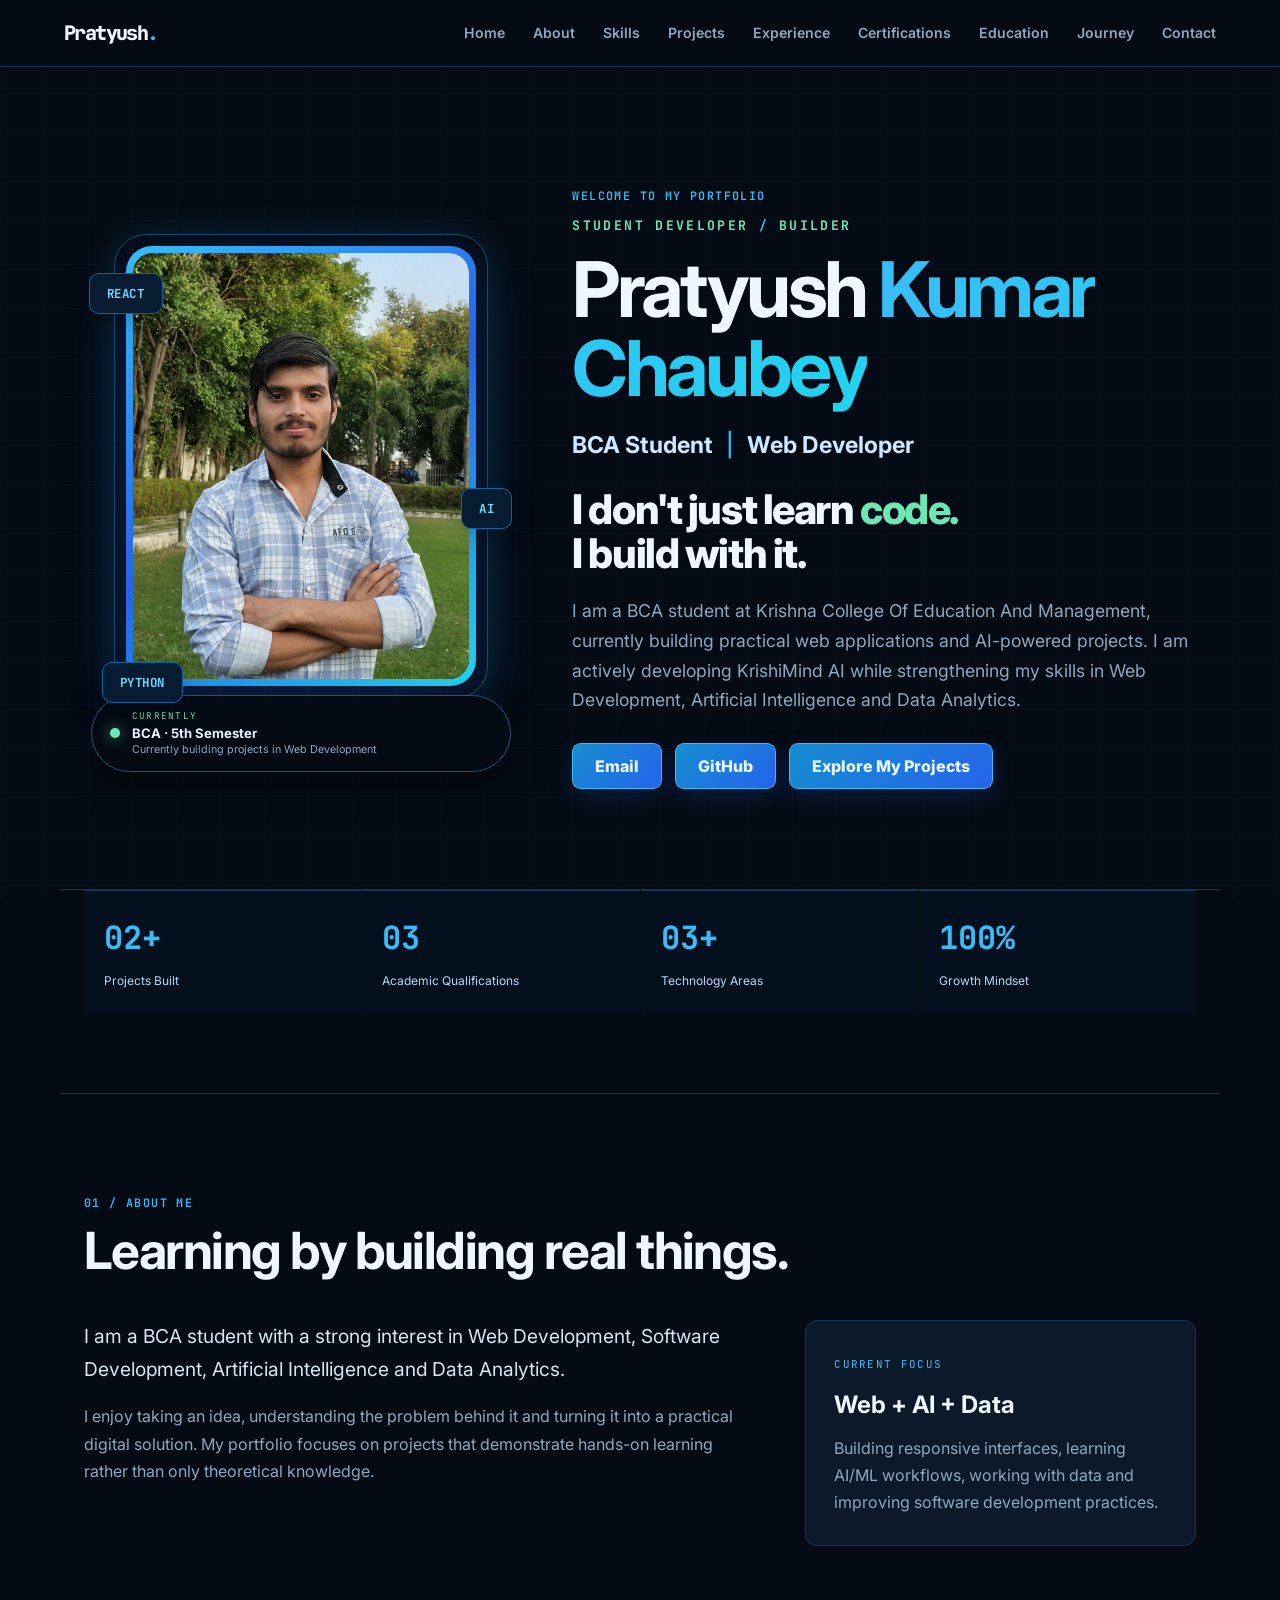
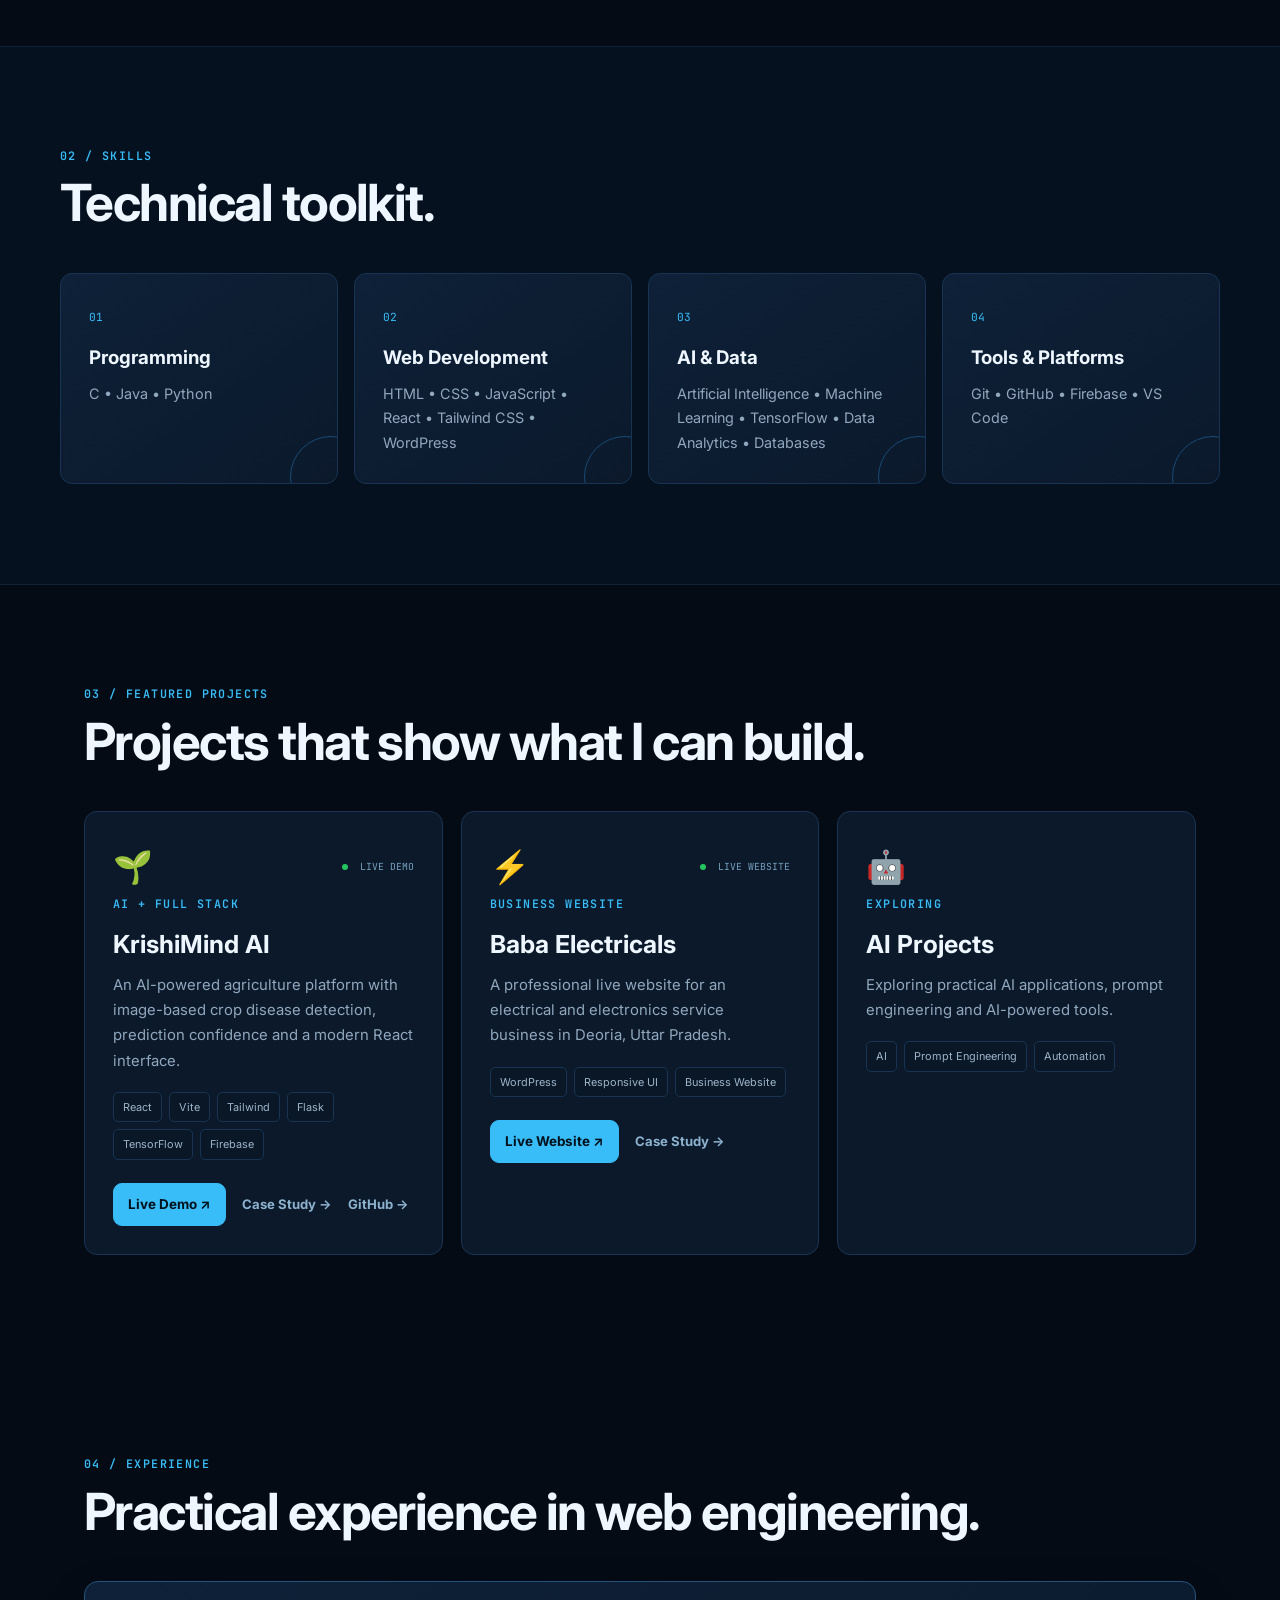
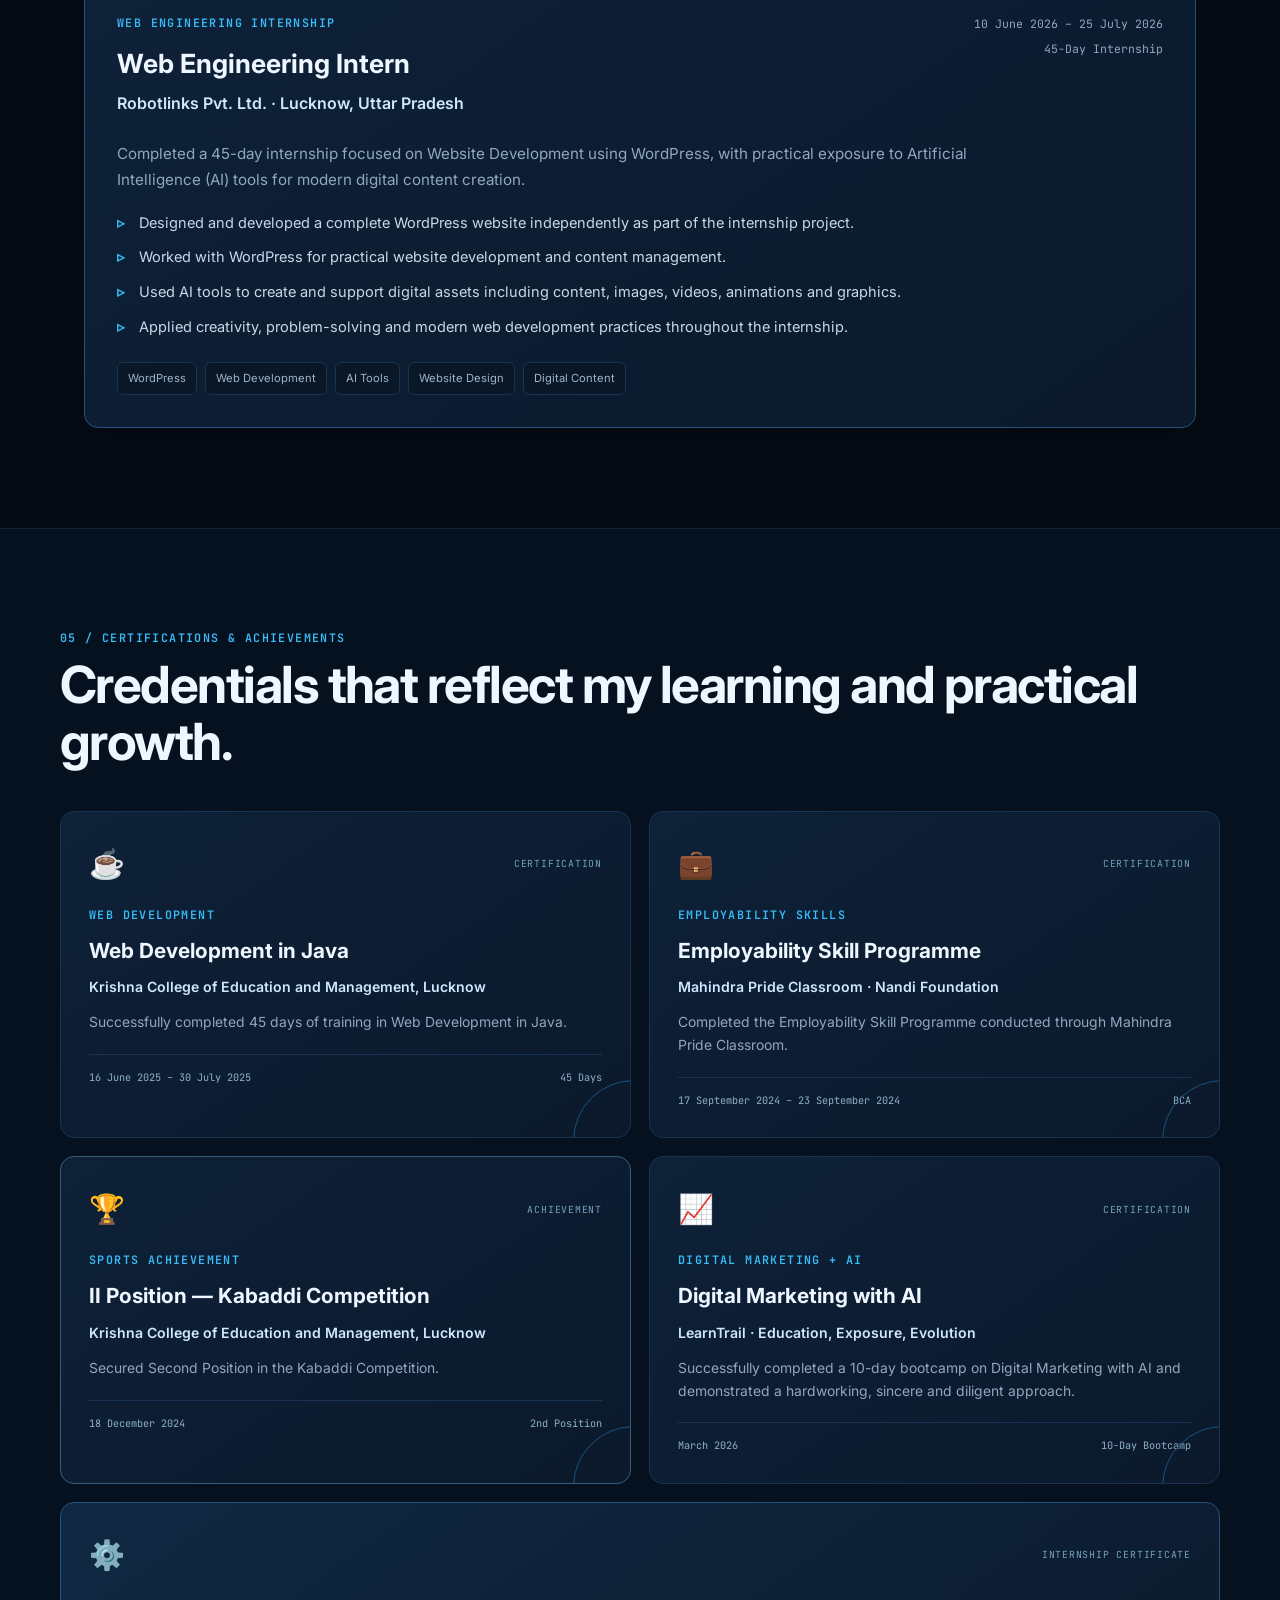
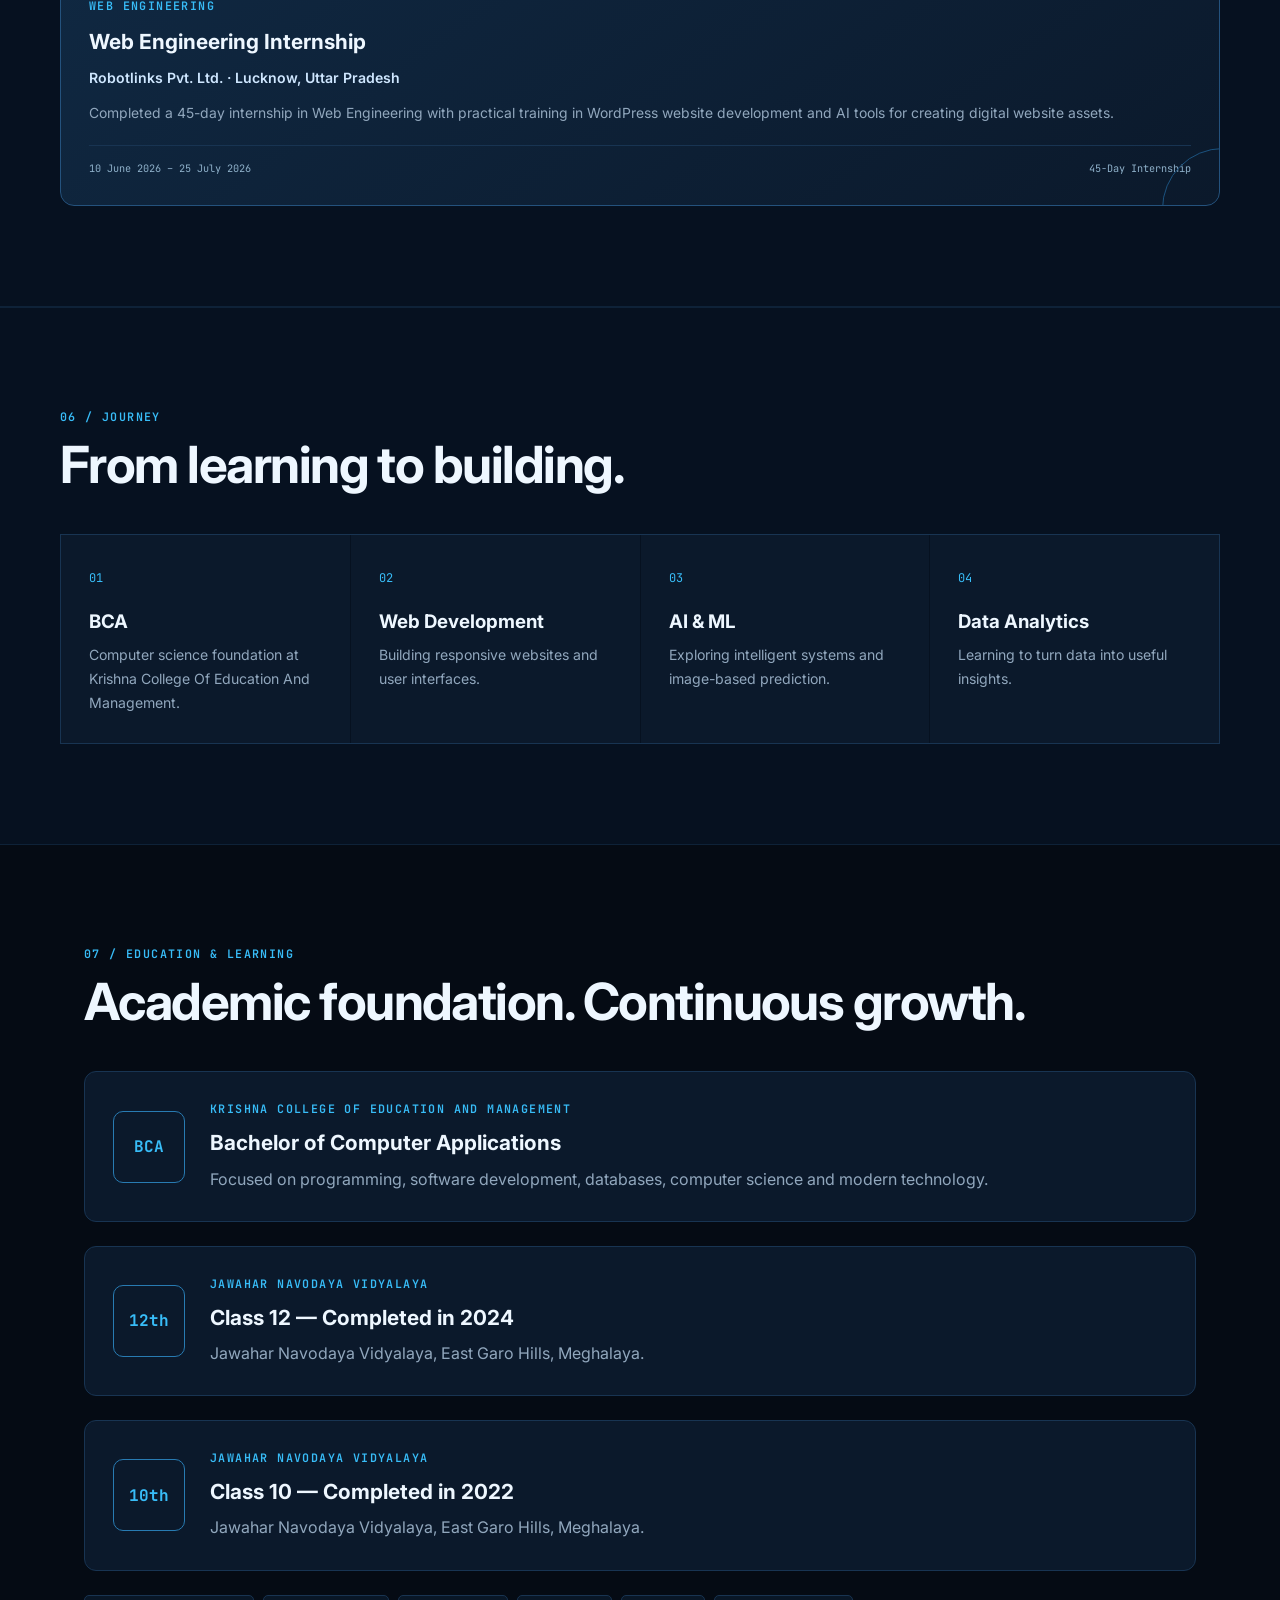
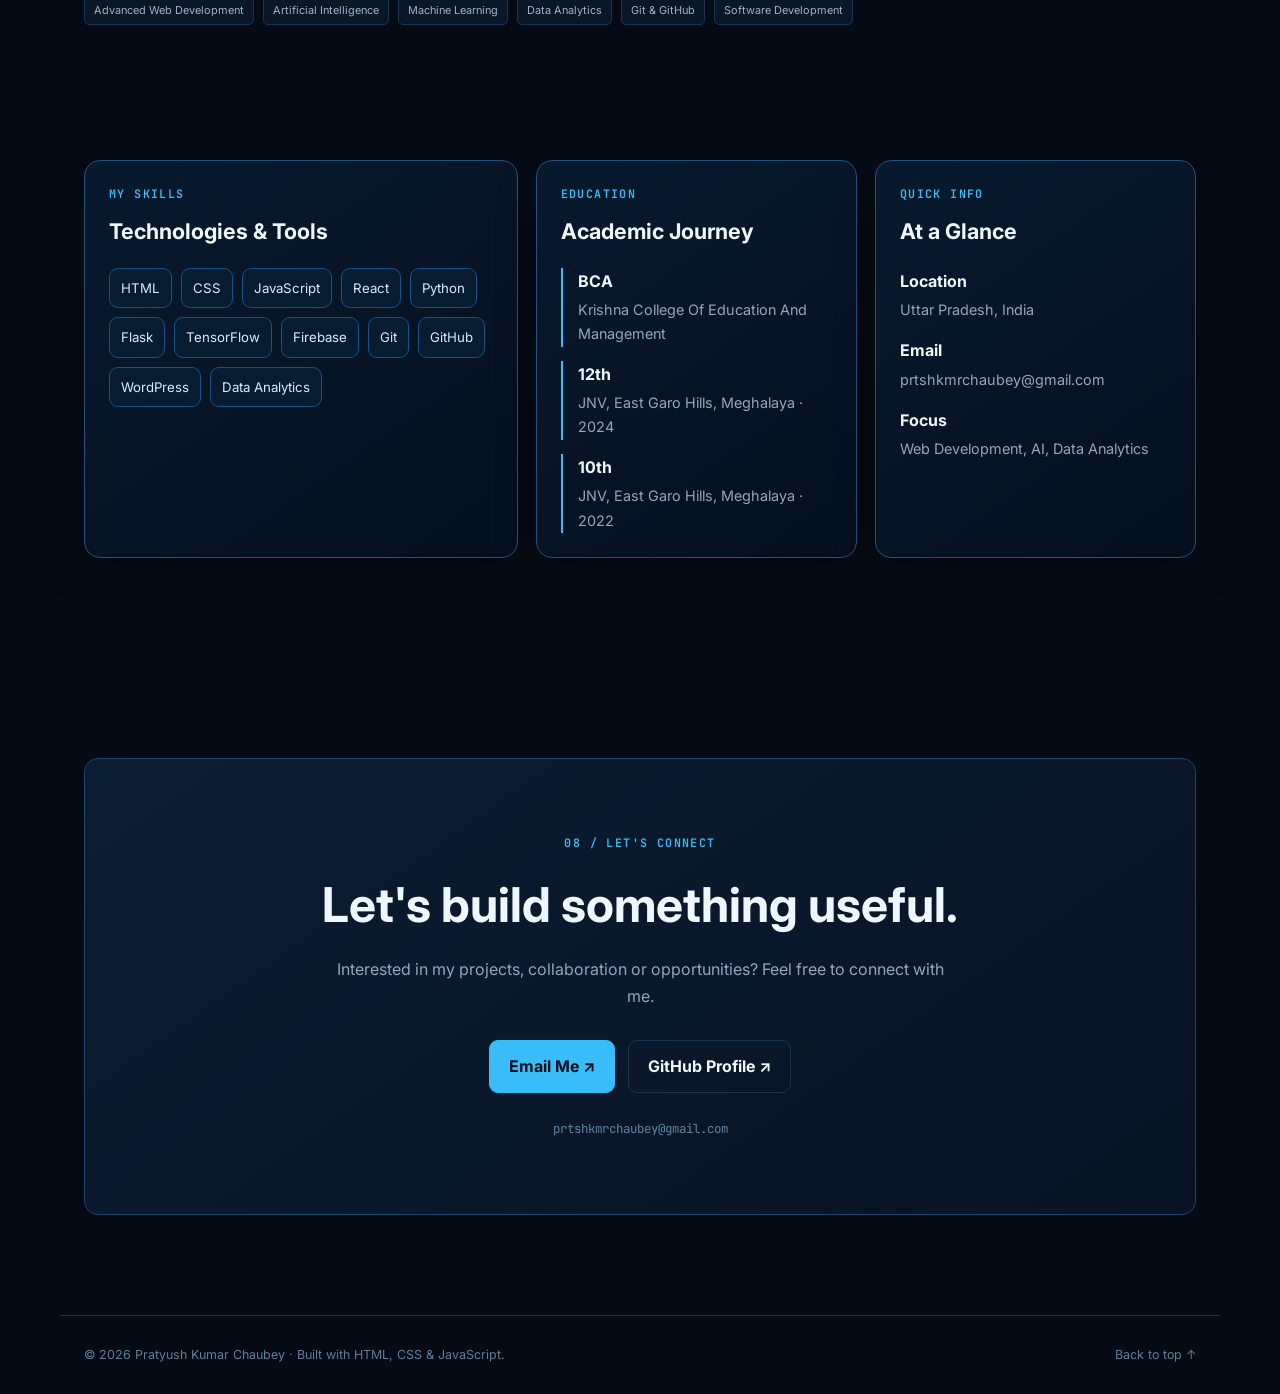
==== index.html @ 0ff19838 "Simplify hero role to BCA student and web developer" ====
<!DOCTYPE html>
<html lang="en">
<head>
  <meta charset="UTF-8">
  <meta name="viewport" content="width=device-width, initial-scale=1.0">
  <meta name="description" content="Pratyush Kumar Chaubey — BCA student, web developer, AI and data analytics enthusiast. Explore projects, skills and technical journey.">
  <meta name="theme-color" content="#071426">
  <title>Pratyush Kumar Chaubey | Web Developer & AI Enthusiast</title>
  <link rel="icon" href="data:image/svg+xml,<svg xmlns='http://www.w3.org/2000/svg' viewBox='0 0 100 100'><rect width='100' height='100' rx='22' fill='%23071426'/><text x='50' y='64' text-anchor='middle' font-size='44' font-family='Arial' font-weight='700' fill='%2338bdf8'>PK</text></svg>">
  <link rel="stylesheet" href="style.css">
</head>
<body>
  <header class="navbar">
  <a class="logo" href="#home" aria-label="Pratyush home">Pratyush<span>.</span></a>
  <button class="menu-toggle" type="button" aria-label="Open navigation" aria-expanded="false">☰</button>
  <nav id="site-nav">
    <a href="#home">Home</a><a href="#about">About</a><a href="#skills">Skills</a><a href="#projects">Projects</a><a href="#experience">Experience</a><a href="#credentials">Certifications</a><a href="#education">Education</a><a href="#journey">Journey</a><a href="#contact">Contact</a>
  </nav>
</header>

  <main>
    <section id="home" class="hero simple-hero">
  <div class="hero-visual">
    <div class="profile-ring"><div class="profile-core profile-photo"><img src="WhatsApp Image 2026-10-08 at 8.38.26 PM.jpeg" alt="Pratyush Kumar Chaubey"></div><div class="current-status"><span class="status-dot"></span><div><small>CURRENTLY</small><strong>BCA · 5th Semester</strong><em>Currently building projects in Web Development</em></div></div></div>
    <div class="hero-tech tech-1">REACT</div><div class="hero-tech tech-2">PYTHON</div><div class="hero-tech tech-3">AI</div>
  </div>
  <div class="hero-content">
    <p class="eyebrow">WELCOME TO MY PORTFOLIO</p>
    <div class="hero-identity">STUDENT DEVELOPER <span>/</span> BUILDER</div>
    <h1>Pratyush <span>Kumar Chaubey</span></h1>
    <h2 class="hero-role">BCA Student <b>|</b> Web Developer</h2>
    <h3 class="builder-statement">I don't just learn <span>code.</span><br>I build with it.</h3>
    <p class="hero-text">I am a BCA student at Krishna College Of Education And Management, currently building practical web applications and AI-powered projects. I am actively developing KrishiMind AI while strengthening my skills in Web Development, Artificial Intelligence and Data Analytics.</p>
    <div class="hero-actions">
      <a class="hero-btn" href="mailto:prtshkmrchaubey@gmail.com">Email</a>
      <a class="hero-btn" href="https://github.com/prtshkmrchaubey-blip" target="_blank" rel="noopener">GitHub</a>
      <a class="hero-btn" href="#projects">Explore My Projects</a>
    </div>
  </div>
</section>
<section class="stats-bar">
  <div><strong>02+</strong><span>Projects Built</span></div>
  <div><strong>03</strong><span>Academic Qualifications</span></div>
  <div><strong>03+</strong><span>Technology Areas</span></div>
  <div><strong>100%</strong><span>Growth Mindset</span></div>
</section>

    <section id="about" class="section">
      <div class="section-heading"><p class="eyebrow">01 / About Me</p><h2>Learning by building real things.</h2></div>
      <div class="about-grid">
        <div>
          <p class="lead">I am a BCA student with a strong interest in Web Development, Software Development, Artificial Intelligence and Data Analytics.</p>
          <p class="muted">I enjoy taking an idea, understanding the problem behind it and turning it into a practical digital solution. My portfolio focuses on projects that demonstrate hands-on learning rather than only theoretical knowledge.</p>
        </div>
        <div class="info-box">
          <span class="box-label">CURRENT FOCUS</span>
          <h3>Web + AI + Data</h3>
          <p>Building responsive interfaces, learning AI/ML workflows, working with data and improving software development practices.</p>
        </div>
      </div>
    </section>

    <section id="skills" class="section alt">
      <div class="section-heading"><p class="eyebrow">02 / Skills</p><h2>Technical toolkit.</h2></div>
      <div class="skills-grid">
        <div class="skill"><span class="skill-number">01</span><h3>Programming</h3><p>C • Java • Python</p></div>
        <div class="skill"><span class="skill-number">02</span><h3>Web Development</h3><p>HTML • CSS • JavaScript • React • Tailwind CSS • WordPress</p></div>
        <div class="skill"><span class="skill-number">03</span><h3>AI & Data</h3><p>Artificial Intelligence • Machine Learning • TensorFlow • Data Analytics • Databases</p></div>
        <div class="skill"><span class="skill-number">04</span><h3>Tools & Platforms</h3><p>Git • GitHub • Firebase • VS Code</p></div>
      </div>
    </section>

    <section id="projects" class="section">
      <div class="section-heading"><p class="eyebrow">03 / Featured Projects</p><h2>Projects that show what I can build.</h2></div>
      <div class="projects-grid">
        <article class="project-card project-main">
          <div class="project-top"><span class="project-icon">🌱</span><span class="status"><i></i> LIVE DEMO</span></div>
          <p class="tag">AI + FULL STACK</p>
          <h3>KrishiMind AI</h3>
          <p>An AI-powered agriculture platform with image-based crop disease detection, prediction confidence and a modern React interface.</p>
          <div class="project-tags"><span>React</span><span>Vite</span><span>Tailwind</span><span>Flask</span><span>TensorFlow</span><span>Firebase</span></div>
          <div class="project-links"><a class="btn small primary" href="https://prtshkmrchaubey-blip.github.io/krishimind-ai/" target="_blank" rel="noopener">Live Demo ↗</a><a class="text-link" href="project-krishimind.html">Case Study →</a><a class="text-link" href="https://github.com/prtshkmrchaubey-blip/krishimind-ai" target="_blank" rel="noopener">GitHub →</a></div>
        </article>

        <article class="project-card project-main">
          <div class="project-top"><span class="project-icon">⚡</span><span class="status"><i></i> LIVE WEBSITE</span></div>
          <p class="tag">BUSINESS WEBSITE</p>
          <h3>Baba Electricals</h3>
          <p>A professional live website for an electrical and electronics service business in Deoria, Uttar Pradesh.</p>
          <div class="project-tags"><span>WordPress</span><span>Responsive UI</span><span>Business Website</span></div>
          <div class="project-links"><a class="btn small primary" href="https://babaelectricals.unaux.com" target="_blank" rel="noopener">Live Website ↗</a><a class="text-link" href="project-baba-electricals.html">Case Study →</a></div>
        </article>

        <article class="project-card">
          <span class="project-icon">🤖</span><p class="tag">EXPLORING</p><h3>AI Projects</h3>
          <p>Exploring practical AI applications, prompt engineering and AI-powered tools.</p>
          <div class="project-tags"><span>AI</span><span>Prompt Engineering</span><span>Automation</span></div>
        </article>
      </div>
    </section>

    <section id="experience" class="section">
      <div class="section-heading"><p class="eyebrow">04 / Experience</p><h2>Practical experience in web engineering.</h2></div>
      <article class="experience-card">
        <div class="experience-header">
          <div>
            <p class="tag">WEB ENGINEERING INTERNSHIP</p>
            <h3>Web Engineering Intern</h3>
            <p class="experience-company">Robotlinks Pvt. Ltd. · Lucknow, Uttar Pradesh</p>
          </div>
          <div class="experience-meta">
            <span>10 June 2026 – 25 July 2026</span>
            <span>45-Day Internship</span>
          </div>
        </div>
        <p class="experience-summary">Completed a 45-day internship focused on Website Development using WordPress, with practical exposure to Artificial Intelligence (AI) tools for modern digital content creation.</p>
        <ul class="experience-list">
          <li>Designed and developed a complete WordPress website independently as part of the internship project.</li>
          <li>Worked with WordPress for practical website development and content management.</li>
          <li>Used AI tools to create and support digital assets including content, images, videos, animations and graphics.</li>
          <li>Applied creativity, problem-solving and modern web development practices throughout the internship.</li>
        </ul>
        <div class="experience-tags">
          <span>WordPress</span><span>Web Development</span><span>AI Tools</span><span>Website Design</span><span>Digital Content</span>
        </div>
      </article>
    </section>

    <section id="credentials" class="section alt">
      <div class="section-heading">
        <p class="eyebrow">05 / Certifications & Achievements</p>
        <h2>Credentials that reflect my learning and practical growth.</h2>
      </div>
      <div class="credentials-grid">
        <article class="credential-card">
          <div class="credential-top"><span class="credential-icon">☕</span><span class="credential-type">CERTIFICATION</span></div>
          <p class="tag">WEB DEVELOPMENT</p>
          <h3>Web Development in Java</h3>
          <p class="credential-org">Krishna College of Education and Management, Lucknow</p>
          <p class="credential-desc">Successfully completed 45 days of training in Web Development in Java.</p>
          <div class="credential-meta"><span>16 June 2025 – 30 July 2025</span><span>45 Days</span></div>
        </article>

        <article class="credential-card">
          <div class="credential-top"><span class="credential-icon">💼</span><span class="credential-type">CERTIFICATION</span></div>
          <p class="tag">EMPLOYABILITY SKILLS</p>
          <h3>Employability Skill Programme</h3>
          <p class="credential-org">Mahindra Pride Classroom · Nandi Foundation</p>
          <p class="credential-desc">Completed the Employability Skill Programme conducted through Mahindra Pride Classroom.</p>
          <div class="credential-meta"><span>17 September 2024 – 23 September 2024</span><span>BCA</span></div>
        </article>

        <article class="credential-card achievement-card">
          <div class="credential-top"><span class="credential-icon">🏆</span><span class="credential-type">ACHIEVEMENT</span></div>
          <p class="tag">SPORTS ACHIEVEMENT</p>
          <h3>II Position — Kabaddi Competition</h3>
          <p class="credential-org">Krishna College of Education and Management, Lucknow</p>
          <p class="credential-desc">Secured Second Position in the Kabaddi Competition.</p>
          <div class="credential-meta"><span>18 December 2024</span><span>2nd Position</span></div>
        </article>

        <article class="credential-card">
          <div class="credential-top"><span class="credential-icon">📈</span><span class="credential-type">CERTIFICATION</span></div>
          <p class="tag">DIGITAL MARKETING + AI</p>
          <h3>Digital Marketing with AI</h3>
          <p class="credential-org">LearnTrail · Education, Exposure, Evolution</p>
          <p class="credential-desc">Successfully completed a 10-day bootcamp on Digital Marketing with AI and demonstrated a hardworking, sincere and diligent approach.</p>
          <div class="credential-meta"><span>March 2026</span><span>10-Day Bootcamp</span></div>
        </article>

        <article class="credential-card credential-featured">
          <div class="credential-top"><span class="credential-icon">⚙️</span><span class="credential-type">INTERNSHIP CERTIFICATE</span></div>
          <p class="tag">WEB ENGINEERING</p>
          <h3>Web Engineering Internship</h3>
          <p class="credential-org">Robotlinks Pvt. Ltd. · Lucknow, Uttar Pradesh</p>
          <p class="credential-desc">Completed a 45-day internship in Web Engineering with practical training in WordPress website development and AI tools for creating digital website assets.</p>
          <div class="credential-meta"><span>10 June 2026 – 25 July 2026</span><span>45-Day Internship</span></div>
        </article>
      </div>
    </section>

    <section id="journey" class="section alt">
      <div class="section-heading"><p class="eyebrow">06 / Journey</p><h2>From learning to building.</h2></div>
      <div class="journey-grid">
        <div class="journey-step"><span>01</span><h3>BCA</h3><p>Computer science foundation at Krishna College Of Education And Management.</p></div>
        <div class="journey-step"><span>02</span><h3>Web Development</h3><p>Building responsive websites and user interfaces.</p></div>
        <div class="journey-step"><span>03</span><h3>AI & ML</h3><p>Exploring intelligent systems and image-based prediction.</p></div>
        <div class="journey-step"><span>04</span><h3>Data Analytics</h3><p>Learning to turn data into useful insights.</p></div>
      </div>
    </section>

    <section id="education" class="section education-section">
      <div class="section-heading"><p class="eyebrow">07 / Education & Learning</p><h2>Academic foundation. Continuous growth.</h2></div>
      <div class="education-card">
        <div class="education-badge">BCA</div>
        <div><p class="tag">KRISHNA COLLEGE OF EDUCATION AND MANAGEMENT</p><h3>Bachelor of Computer Applications</h3><p class="muted">Focused on programming, software development, databases, computer science and modern technology.</p></div>
      </div>
      <div class="education-card">
        <div class="education-badge">12th</div>
        <div><p class="tag">JAWAHAR NAVODAYA VIDYALAYA</p><h3>Class 12 — Completed in 2024</h3><p class="muted">Jawahar Navodaya Vidyalaya, East Garo Hills, Meghalaya.</p></div>
      </div>
      <div class="education-card">
        <div class="education-badge">10th</div>
        <div><p class="tag">JAWAHAR NAVODAYA VIDYALAYA</p><h3>Class 10 — Completed in 2022</h3><p class="muted">Jawahar Navodaya Vidyalaya, East Garo Hills, Meghalaya.</p></div>
      </div>
      <div class="learning-list"><span>Advanced Web Development</span><span>Artificial Intelligence</span><span>Machine Learning</span><span>Data Analytics</span><span>Git & GitHub</span><span>Software Development</span></div>
    </section>

    <section class="section quick-section">
      <div class="quick-grid">
        <div class="quick-card"><p class="eyebrow">MY SKILLS</p><h3>Technologies & Tools</h3><div class="mini-tags"><span>HTML</span><span>CSS</span><span>JavaScript</span><span>React</span><span>Python</span><span>Flask</span><span>TensorFlow</span><span>Firebase</span><span>Git</span><span>GitHub</span><span>WordPress</span><span>Data Analytics</span></div></div>
        <div class="quick-card"><p class="eyebrow">EDUCATION</p><h3>Academic Journey</h3><div class="timeline-mini"><div><b>BCA</b><span>Krishna College Of Education And Management</span></div><div><b>12th</b><span>JNV, East Garo Hills, Meghalaya · 2024</span></div><div><b>10th</b><span>JNV, East Garo Hills, Meghalaya · 2022</span></div></div></div>
        <div class="quick-card"><p class="eyebrow">QUICK INFO</p><h3>At a Glance</h3><div class="quick-info"><div><b>Location</b><span>Uttar Pradesh, India</span></div><div><b>Email</b><span>prtshkmrchaubey@gmail.com</span></div><div><b>Focus</b><span>Web Development, AI, Data Analytics</span></div></div></div>
      </div>
    </section>

    <section id="contact" class="section contact">
      <div class="contact-card">
        <p class="eyebrow">08 / Let's Connect</p>
        <h2>Let's build something useful.</h2>
        <p>Interested in my projects, collaboration or opportunities? Feel free to connect with me.</p>
        <div class="buttons center"><a class="btn primary" href="mailto:prtshkmrchaubey@gmail.com">Email Me ↗</a><a class="btn secondary" href="https://github.com/prtshkmrchaubey-blip" target="_blank" rel="noopener">GitHub Profile ↗</a></div>
        <p class="contact-email">prtshkmrchaubey@gmail.com</p>
      </div>
    </section>
  </main>
  <footer><p>© 2026 Pratyush Kumar Chaubey · Built with HTML, CSS & JavaScript.</p><a href="#home">Back to top ↑</a></footer>
  <script src="script.js"></script>
</body>
</html>
---- style.css ----
@import url('https://fonts.googleapis.com/css2?family=Inter:wght@400;500;600;700;800&family=JetBrains+Mono:wght@500;600&display=swap');

:root{--bg:#050b14;--bg2:#071426;--surface:#0b192b;--surface2:#0e2138;--text:#eef7ff;--muted:#91a7bd;--blue:#38bdf8;--blue2:#2563eb;--cyan:#22d3ee;--border:#183452;--border2:#24527d;--max:1160px}
*{box-sizing:border-box;margin:0;padding:0}
html{scroll-behavior:smooth}
body{font-family:Inter,Arial,sans-serif;background:var(--bg);color:var(--text);line-height:1.7}
body:before{content:"";position:fixed;inset:0;pointer-events:none;background-image:linear-gradient(rgba(56,189,248,.025) 1px,transparent 1px),linear-gradient(90deg,rgba(56,189,248,.025) 1px,transparent 1px);background-size:44px 44px;z-index:-1}
a{color:inherit;text-decoration:none}
.navbar{position:sticky;top:0;z-index:20;display:flex;justify-content:space-between;align-items:center;padding:16px max(5%,calc((100% - var(--max))/2));background:rgba(5,11,20,.88);backdrop-filter:blur(16px);border-bottom:1px solid var(--border)}
.logo{font-family:"JetBrains Mono",monospace;font-size:1.25rem;font-weight:800;letter-spacing:-.08em;color:var(--text)}.logo span{color:var(--blue)}
nav{display:flex;gap:28px}nav a{color:var(--muted);font-size:.88rem;font-weight:600}nav a:hover{color:var(--blue)}
.menu-toggle{display:none;background:none;border:1px solid var(--border);color:var(--blue);border-radius:8px;padding:7px 10px;font-size:1.1rem}
.hero{max-width:var(--max);min-height:700px;margin:auto;padding:110px 24px 90px;display:grid;grid-template-columns:1.35fr .9fr;gap:70px;align-items:center}
.eyebrow,.tag{font-family:"JetBrains Mono",monospace;color:var(--blue);font-size:.73rem;font-weight:600;letter-spacing:.12em;text-transform:uppercase}
h1{font-size:clamp(2.8rem,6vw,5.6rem);line-height:1.02;letter-spacing:-.045em;margin:20px 0}h1 span{color:var(--blue)}
.hero-text{font-size:1.1rem;color:var(--muted);max-width:680px}.hero-text strong{color:var(--text)}
.buttons{display:flex;gap:13px;flex-wrap:wrap;margin-top:30px}.center{justify-content:center}
.btn{display:inline-block;padding:12px 19px;border-radius:9px;font-weight:700;border:1px solid var(--border);transition:.2s}.btn:hover{transform:translateY(-2px)}.primary{background:var(--blue);color:#03111d;border-color:var(--blue)}.primary:hover{background:#67cefa}.secondary{background:transparent;color:var(--text)}.secondary:hover{border-color:var(--blue);color:var(--blue)}.btn.small{padding:9px 14px;font-size:.84rem}
.quick-links{display:flex;gap:22px;margin-top:25px}.quick-links a{color:#7391ad;font-size:.88rem}.quick-links a:hover{color:var(--blue)}
.hero-visual{height:390px;position:relative;display:grid;place-items:center}.tech-orbit{position:absolute;border:1px solid var(--border2);border-radius:50%;transform:rotate(-18deg)}.orbit-one{width:310px;height:190px}.orbit-two{width:370px;height:250px;transform:rotate(42deg);border-color:#174b76}.profile-core{width:185px;height:185px;border-radius:50%;display:grid;place-content:center;text-align:center;background:radial-gradient(circle at 35% 30%,#123b62,#071426 68%);border:1px solid #2c75ad;box-shadow:0 0 60px rgba(37,99,235,.16)}.profile-core span{font-family:"JetBrains Mono";font-size:3rem;font-weight:700;color:var(--blue)}.profile-photo{overflow:hidden;position:relative}.profile-photo img{width:100%;height:100%;object-fit:cover;display:block}.profile-photo small{position:absolute;bottom:14px;left:50%;transform:translateX(-50%);white-space:nowrap;padding:5px 9px;border-radius:999px;background:rgba(5,11,20,.82);border:1px solid rgba(56,189,248,.35);}.profile-core small{font-family:"JetBrains Mono";font-size:.55rem;letter-spacing:.14em;color:#6d8da9;margin-top:5px}
.floating-chip{position:absolute;padding:7px 11px;border:1px solid var(--border2);background:rgba(11,25,43,.9);border-radius:7px;font-family:"JetBrains Mono";font-size:.67rem;color:#8fc9ef}.chip-react{top:35px;right:30px}.chip-ai{top:155px;right:-10px}.chip-data{bottom:48px;right:55px}.chip-git{bottom:28px;left:25px}
.stats-bar{max-width:var(--max);margin:auto;padding:0 24px 80px;display:grid;grid-template-columns:repeat(4,1fr);gap:1px}.stats-bar>div{padding:20px;border-top:1px solid var(--border);background:rgba(11,25,43,.45)}.stats-bar strong{display:block;font-family:"JetBrains Mono";color:var(--blue);font-size:1.2rem}.stats-bar span{font-size:.75rem;color:var(--muted)}
.section{max-width:var(--max);margin:auto;padding:100px 24px}.alt{max-width:none;background:rgba(7,20,38,.72);border-top:1px solid rgba(24,52,82,.5);border-bottom:1px solid rgba(24,52,82,.5)}.alt>*{max-width:var(--max);margin-left:auto;margin-right:auto}.section-heading{margin-bottom:42px}.section-heading h2{font-size:clamp(2rem,4vw,3.2rem);line-height:1.1;letter-spacing:-.03em;margin-top:8px}
.about-grid{display:grid;grid-template-columns:1.25fr .75fr;gap:70px;align-items:start}.lead{font-size:1.2rem;color:#d8e6f2;margin-bottom:18px}.muted{color:var(--muted)}.info-box{padding:28px;background:var(--surface);border:1px solid var(--border);border-radius:12px}.box-label{font-family:"JetBrains Mono";font-size:.68rem;color:var(--blue);letter-spacing:.12em}.info-box h3{font-size:1.5rem;margin:9px 0}.info-box p{color:var(--muted)}
.skills-grid{display:grid;grid-template-columns:repeat(4,1fr);gap:16px}.skill{position:relative;padding:28px;background:linear-gradient(145deg,var(--surface2),var(--surface));border:1px solid var(--border);border-radius:12px;overflow:hidden}.skill:after{content:"";position:absolute;width:80px;height:80px;right:-35px;bottom:-35px;border:1px solid #174b76;border-radius:50%}.skill-number{font-family:"JetBrains Mono";font-size:.7rem;color:var(--blue)}.skill h3{margin:13px 0 8px}.skill p{color:var(--muted);font-size:.9rem}
.projects-grid{display:grid;grid-template-columns:repeat(3,1fr);gap:18px}.project-card{padding:28px;background:var(--surface);border:1px solid var(--border);border-radius:13px;transition:.25s}.project-card:hover{transform:translateY(-5px);border-color:#2c6a9d;box-shadow:0 18px 45px rgba(0,0,0,.2)}.project-main{min-height:360px}.project-top{display:flex;justify-content:space-between;align-items:center}.project-icon{font-size:2rem}.status{font-family:"JetBrains Mono";font-size:.61rem;color:#76a1bd}.status i{display:inline-block;width:6px;height:6px;border-radius:50%;background:#22c55e;margin-right:6px}.project-card h3{font-size:1.55rem;margin:8px 0}.project-card>p:not(.tag){color:var(--muted);font-size:.93rem}.project-tags{display:flex;flex-wrap:wrap;gap:7px;margin-top:18px}.project-tags span,.learning-list span{font-size:.68rem;padding:5px 9px;border:1px solid var(--border);border-radius:5px;color:#9eb4c9;background:#091727}.project-links{display:flex;flex-wrap:wrap;gap:16px;align-items:center;margin-top:23px}.text-link{font-size:.82rem;color:#8db2ce;font-weight:700}.text-link:hover{color:var(--blue)}
.journey-grid{display:grid;grid-template-columns:repeat(4,1fr);gap:1px;border:1px solid var(--border)}.journey-step{padding:28px;background:var(--surface);min-height:180px}.journey-step span{font-family:"JetBrains Mono";color:var(--blue);font-size:.75rem}.journey-step h3{margin:15px 0 6px}.journey-step p{color:var(--muted);font-size:.88rem}
.education-card{display:flex;gap:25px;align-items:center;padding:28px;background:var(--surface);border:1px solid var(--border);border-radius:12px;margin-bottom:24px}.education-badge{min-width:72px;height:72px;display:grid;place-items:center;border:1px solid #287bb2;border-radius:10px;color:var(--blue);font-family:"JetBrains Mono";font-weight:700}.education-card h3{font-size:1.3rem;margin:5px 0}.learning-list{display:flex;flex-wrap:wrap;gap:9px}
.contact-card{text-align:center;padding:75px 25px;background:linear-gradient(145deg,#0b1d32,#081323);border:1px solid #1b466d;border-radius:14px}.contact-card h2{font-size:clamp(2rem,4vw,3rem);margin:10px 0}.contact-card>p:not(.eyebrow):not(.contact-email){color:var(--muted);max-width:620px;margin:0 auto}.contact-email{font-family:"JetBrains Mono";color:#5e83a0!important;font-size:.78rem;margin-top:25px}
footer{max-width:var(--max);margin:auto;display:flex;justify-content:space-between;gap:20px;padding:28px 24px;color:#627d96;font-size:.78rem;border-top:1px solid var(--border)}footer a:hover{color:var(--blue)}

@media(max-width:900px){.hero{grid-template-columns:1fr;gap:35px}.hero-visual{height:330px}.skills-grid{grid-template-columns:repeat(2,1fr)}.projects-grid{grid-template-columns:1fr 1fr}.journey-grid{grid-template-columns:1fr 1fr}.about-grid{gap:30px}}
@media(max-width:650px){.navbar{padding:14px 18px}.menu-toggle{display:block}nav{display:none;position:absolute;top:62px;left:12px;right:12px;padding:12px;flex-direction:column;gap:0;background:#081625;border:1px solid var(--border);border-radius:10px}nav.open{display:flex}nav a{padding:11px 12px}.hero{padding:75px 20px 55px}.hero-visual{height:280px}.orbit-one{width:230px;height:145px}.orbit-two{width:275px;height:190px}.profile-core{width:145px;height:145px}.profile-core span{font-size:2.3rem}.chip-ai{right:0}.chip-react{right:10px}.chip-data{right:15px}.stats-bar{grid-template-columns:1fr 1fr;padding:0 20px 55px}.section{padding:75px 20px}.about-grid,.skills-grid,.projects-grid,.journey-grid{grid-template-columns:1fr}.project-main{min-height:auto}.education-card{align-items:flex-start}.education-badge{min-width:60px;height:60px}footer{padding:25px 20px;flex-direction:column}}

.project-detail-hero{max-width:900px;padding-top:120px;padding-bottom:90px}.project-detail-hero h1{font-size:clamp(3rem,7vw,6rem)}.project-detail-hero .hero-text{max-width:760px}.project-detail-hero + .alt{border-top:1px solid var(--border)}

/* Portfolio visual refresh */
.hero{grid-template-columns:1.08fr .92fr;min-height:590px;align-items:center;overflow:hidden}
.hero-content{position:relative;z-index:3}
.hero h1{font-size:clamp(3rem,6vw,5.5rem);line-height:1.02;letter-spacing:-.045em;margin:12px 0 18px}
.hero h1 span{background:linear-gradient(90deg,var(--blue),var(--cyan));-webkit-background-clip:text;background-clip:text;color:transparent}
.hero-role{font-size:clamp(1.05rem,2vw,1.45rem);color:#cfe7ff;margin:0 0 22px;font-weight:700}
.hero-role b{color:var(--blue);font-weight:500;margin:0 8px}
.hero-social{display:flex;gap:10px;margin:20px 0}
.hero-social a{border:1px solid var(--border2);background:rgba(7,20,38,.7);padding:9px 15px;border-radius:999px;color:#cfe7ff}
.hero-social a:hover{border-color:var(--blue);color:var(--blue)}
.hero-visual{min-height:500px}
.profile-core{width:255px;height:255px;background:#071426;border:2px solid var(--blue);box-shadow:0 0 80px rgba(37,99,235,.28),inset 0 0 45px rgba(34,211,238,.12);z-index:2}
.profile-photo img{width:100%;height:100%;object-fit:cover;object-position:center 32%;display:block;filter:saturate(1.02) contrast(1.02)}
.profile-photo small{z-index:4}
.developer-quote{position:absolute;right:-5px;top:50%;transform:translateY(-50%);z-index:3;width:180px}
.developer-quote strong{display:block;color:#eaf7ff;font-size:1.35rem;line-height:1.2;border-left:3px solid var(--blue);padding-left:14px;margin-bottom:18px}
.developer-quote span{display:block;font-family:"JetBrains Mono";font-size:.67rem;line-height:1.6;color:#69bdf2;border:1px solid var(--border);background:rgba(5,11,20,.78);padding:13px;border-radius:10px}
.stats-bar{border-top:1px solid var(--border);border-bottom:1px solid var(--border);background:rgba(4,12,23,.72)}
.stats-bar div{min-height:95px}
.stats-bar strong{font-size:2rem;color:var(--blue)}
.stats-bar span{color:#b9d8f3}
.quick-section{padding-top:35px}
.quick-grid{display:grid;grid-template-columns:1.35fr 1fr 1fr;gap:18px}
.quick-card{background:linear-gradient(145deg,rgba(9,27,48,.95),rgba(5,16,30,.95));border:1px solid var(--border2);border-radius:16px;padding:24px;box-shadow:0 18px 45px rgba(0,0,0,.16)}
.quick-card h3{font-size:1.35rem;margin:8px 0 18px}
.mini-tags{display:flex;flex-wrap:wrap;gap:9px}
.mini-tags span{border:1px solid #14538b;background:#071b31;border-radius:9px;padding:8px 11px;color:#d7ecff;font-size:.83rem}
.timeline-mini{display:grid;gap:14px}
.timeline-mini div{padding-left:15px;border-left:2px solid var(--blue)}
.timeline-mini b,.timeline-mini span,.quick-info b,.quick-info span{display:block}
.timeline-mini b,.quick-info b{color:#eef7ff;margin-bottom:3px}
.timeline-mini span,.quick-info span{color:var(--muted);font-size:.9rem}
.quick-info{display:grid;gap:15px}
@media(max-width:1050px){.developer-quote{display:none}.hero{grid-template-columns:1fr 1fr}.quick-grid{grid-template-columns:1fr 1fr}.quick-card:first-child{grid-column:1/-1}}
@media(max-width:650px){.hero{grid-template-columns:1fr;min-height:auto}.hero-visual{min-height:350px}.profile-core{width:205px;height:205px}.hero h1{font-size:3rem}.hero-role{font-size:1rem}.quick-grid{grid-template-columns:1fr}.quick-card:first-child{grid-column:auto}}

/* Simplified portfolio hero */
.simple-hero{grid-template-columns:.82fr 1.18fr;min-height:540px;gap:55px;align-items:center}
.simple-hero .hero-visual{min-height:440px;display:flex;align-items:center;justify-content:center;position:relative}
.profile-ring{width:330px;height:330px;border-radius:50%;padding:8px;background:linear-gradient(135deg,#38bdf8,#2563eb,#22d3ee);box-shadow:0 0 65px rgba(37,99,235,.28);position:relative;z-index:2}
.profile-ring:before{content:"";position:absolute;inset:-18px;border:1px solid rgba(56,189,248,.45);border-radius:50%;box-shadow:0 0 35px rgba(34,211,238,.12)}
.simple-hero .profile-core{width:100%;height:100%;border:0;box-shadow:none}
.simple-hero .profile-photo img{width:100%;height:100%;object-fit:cover;object-position:center 31%;display:block;border-radius:50%;filter:none;image-rendering:auto}
.hero-tech{position:absolute;padding:9px 17px;border:1px solid #1263a3;border-radius:10px;background:#071b31;color:#6fd7ff;font-family:"JetBrains Mono";font-size:.78rem;font-weight:700;letter-spacing:.04em;z-index:4;box-shadow:0 8px 24px rgba(0,0,0,.2)}
.tech-1{top:35px;left:5px}.tech-2{bottom:35px;left:18px}.tech-3{right:5px;top:50%}
.simple-hero .hero-content{padding:10px 0}
.simple-hero .hero-text{max-width:700px}
.hero-actions{display:flex;gap:13px;flex-wrap:wrap;margin-top:28px}
.hero-btn{display:inline-flex;align-items:center;justify-content:center;min-height:46px;padding:0 22px;border-radius:9px;border:1px solid #38bdf8;background:linear-gradient(135deg,#168ed0,#2563eb);color:#e9f8ff;font-weight:800;box-shadow:0 8px 25px rgba(37,99,235,.2);transition:.2s}
.hero-btn:hover{transform:translateY(-2px);box-shadow:0 12px 30px rgba(37,99,235,.32);color:white}
@media(max-width:900px){.simple-hero{grid-template-columns:1fr;text-align:center;gap:25px}.simple-hero .hero-visual{min-height:370px;order:1}.simple-hero .hero-content{order:2}.simple-hero .hero-text{margin-left:auto;margin-right:auto}.hero-actions{justify-content:center}.tech-1{left:12%}.tech-2{left:16%}.tech-3{right:12%}}
@media(max-width:520px){.profile-ring{width:245px;height:245px}.simple-hero .hero-visual{min-height:300px}.hero-tech{font-size:.68rem;padding:7px 11px}.tech-1{top:10px}.tech-2{bottom:10px}.tech-3{right:3%;top:45%}.hero-actions{flex-direction:column}.hero-btn{width:100%}}

/* Final profile photo presentation */
.simple-hero .hero-visual{min-height:500px}
.profile-ring{width:350px;height:440px;border-radius:26px;padding:7px;background:linear-gradient(145deg,#38bdf8,#2563eb,#22d3ee);box-shadow:0 18px 60px rgba(37,99,235,.28);position:relative;z-index:2}
.profile-ring:before{content:"";position:absolute;inset:-12px;border:1px solid rgba(56,189,248,.35);border-radius:32px}
.simple-hero .profile-core{width:100%;height:100%;overflow:hidden;border-radius:20px;background:#071426}
.simple-hero .profile-photo img{width:100%;height:100%;object-fit:cover;object-position:center 30%;display:block;border-radius:20px;filter:none;image-rendering:auto}
@media(max-width:900px){.simple-hero .hero-visual{min-height:460px}}
@media(max-width:520px){.profile-ring{width:270px;height:345px}.simple-hero .hero-visual{min-height:390px}}

/* Experience section */
.experience-card{padding:32px;background:linear-gradient(145deg,var(--surface2),var(--surface));border:1px solid var(--border2);border-radius:14px;box-shadow:0 18px 45px rgba(0,0,0,.16)}
.experience-header{display:flex;justify-content:space-between;gap:30px;align-items:flex-start}
.experience-card h3{font-size:1.65rem;margin:7px 0 4px}
.experience-company{color:#cfe7ff;font-weight:600}
.experience-meta{display:flex;flex-direction:column;align-items:flex-end;gap:6px;color:var(--muted);font-family:"JetBrains Mono";font-size:.72rem;text-align:right}
.experience-summary{color:var(--muted);max-width:900px;margin:24px 0 18px;font-size:.95rem}
.experience-list{list-style:none;display:grid;gap:10px;margin:0}
.experience-list li{position:relative;padding-left:22px;color:#c6d9e8;font-size:.91rem}
.experience-list li:before{content:"▹";position:absolute;left:0;color:var(--blue);font-weight:800}
.experience-tags{display:flex;flex-wrap:wrap;gap:8px;margin-top:22px}
.experience-tags span{font-size:.7rem;padding:6px 10px;border:1px solid var(--border);border-radius:6px;color:#9eb4c9;background:#091727}
@media(max-width:650px){.experience-card{padding:24px}.experience-header{flex-direction:column}.experience-meta{align-items:flex-start;text-align:left}}

/* Certifications & Achievements */
.credentials-grid{display:grid;grid-template-columns:repeat(2,1fr);gap:18px}
.credential-card{padding:28px;background:linear-gradient(145deg,var(--surface2),var(--surface));border:1px solid var(--border);border-radius:14px;transition:.25s;position:relative;overflow:hidden}
.credential-card:after{content:"";position:absolute;width:120px;height:120px;right:-65px;bottom:-65px;border:1px solid #1b527e;border-radius:50%}
.credential-card:hover{transform:translateY(-4px);border-color:#2c6a9d;box-shadow:0 18px 45px rgba(0,0,0,.18)}
.credential-top{display:flex;justify-content:space-between;align-items:center;margin-bottom:17px}
.credential-icon{font-size:1.8rem}
.credential-type{font-family:"JetBrains Mono";font-size:.61rem;color:#76a1bd;letter-spacing:.08em}
.credential-card h3{font-size:1.3rem;margin:7px 0}
.credential-org{color:#cfe7ff;font-weight:600;font-size:.88rem;margin-bottom:12px}
.credential-desc{color:var(--muted);font-size:.87rem;line-height:1.65}
.credential-meta{display:flex;justify-content:space-between;gap:12px;flex-wrap:wrap;margin-top:20px;padding-top:14px;border-top:1px solid var(--border);font-family:"JetBrains Mono";font-size:.64rem;color:#8fb1ca}
.credential-featured{grid-column:1/-1;border-color:#24527d;background:linear-gradient(145deg,#102943,#0b192b)}
.achievement-card{border-color:#345e7e}
@media(max-width:700px){.credentials-grid{grid-template-columns:1fr}.credential-featured{grid-column:auto}}

/* Student Developer / Builder hero additions */
.hero-identity{display:inline-flex;align-items:center;gap:10px;font-family:"JetBrains Mono",monospace;font-size:.82rem;font-weight:700;letter-spacing:.18em;color:#6ee7b7;margin:8px 0 2px;text-transform:uppercase}
.hero-identity span{color:var(--blue)}
.builder-statement{font-size:clamp(1.7rem,3.2vw,2.8rem);line-height:1.08;letter-spacing:-.035em;margin:8px 0 20px;font-weight:800;color:var(--text)}
.builder-statement span{color:#6ee7b7}
.profile-ring{overflow:visible}
.current-status{position:absolute;left:50%;bottom:-86px;transform:translateX(-50%);width:min(420px,92vw);display:flex;align-items:center;gap:12px;padding:13px 18px;border:1px solid var(--border2);border-radius:999px;background:rgba(5,11,20,.94);backdrop-filter:blur(12px);box-shadow:0 12px 35px rgba(0,0,0,.28);z-index:5;text-align:left}
.status-dot{width:10px;height:10px;flex:0 0 10px;border-radius:50%;background:#6ee7b7;box-shadow:0 0 14px rgba(110,231,183,.7)}
.current-status small{display:block;font-family:"JetBrains Mono";font-size:.58rem;letter-spacing:.14em;color:#6ee7b7}
.current-status strong{display:block;font-size:.82rem;color:#e8f4ff;line-height:1.25}
.current-status em{display:block;font-style:normal;font-size:.67rem;color:var(--muted);line-height:1.35;margin-top:2px}
.simple-hero .hero-visual{padding-bottom:45px}
@media(max-width:900px){.current-status{bottom:-78px}.builder-statement{margin-top:5px}}
@media(max-width:650px){.current-status{bottom:-80px}.hero-identity{font-size:.68rem;letter-spacing:.11em}.builder-statement{font-size:2rem}.current-status{bottom:-82px;width:calc(100vw - 40px);border-radius:16px;padding:11px 14px}.current-status strong{font-size:.76rem}.current-status em{font-size:.62rem}.simple-hero .hero-visual{padding-bottom:55px}}
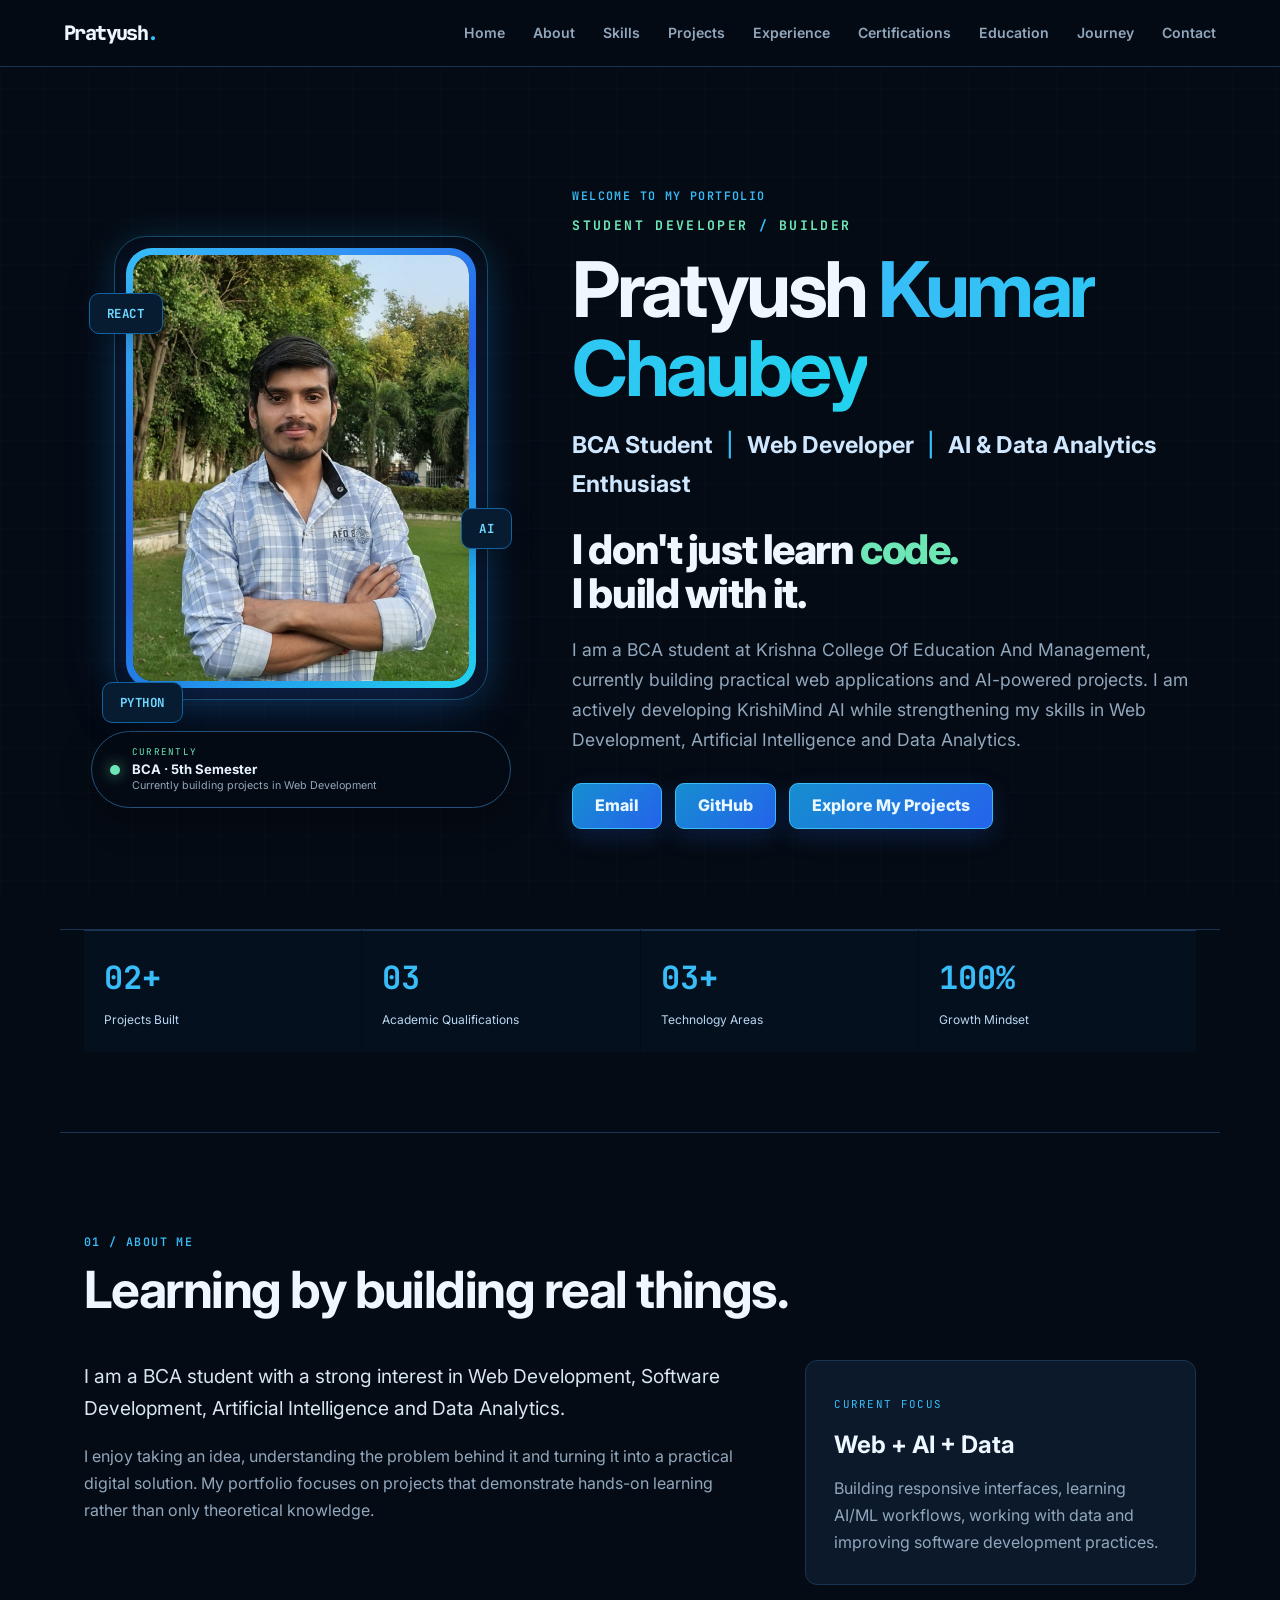
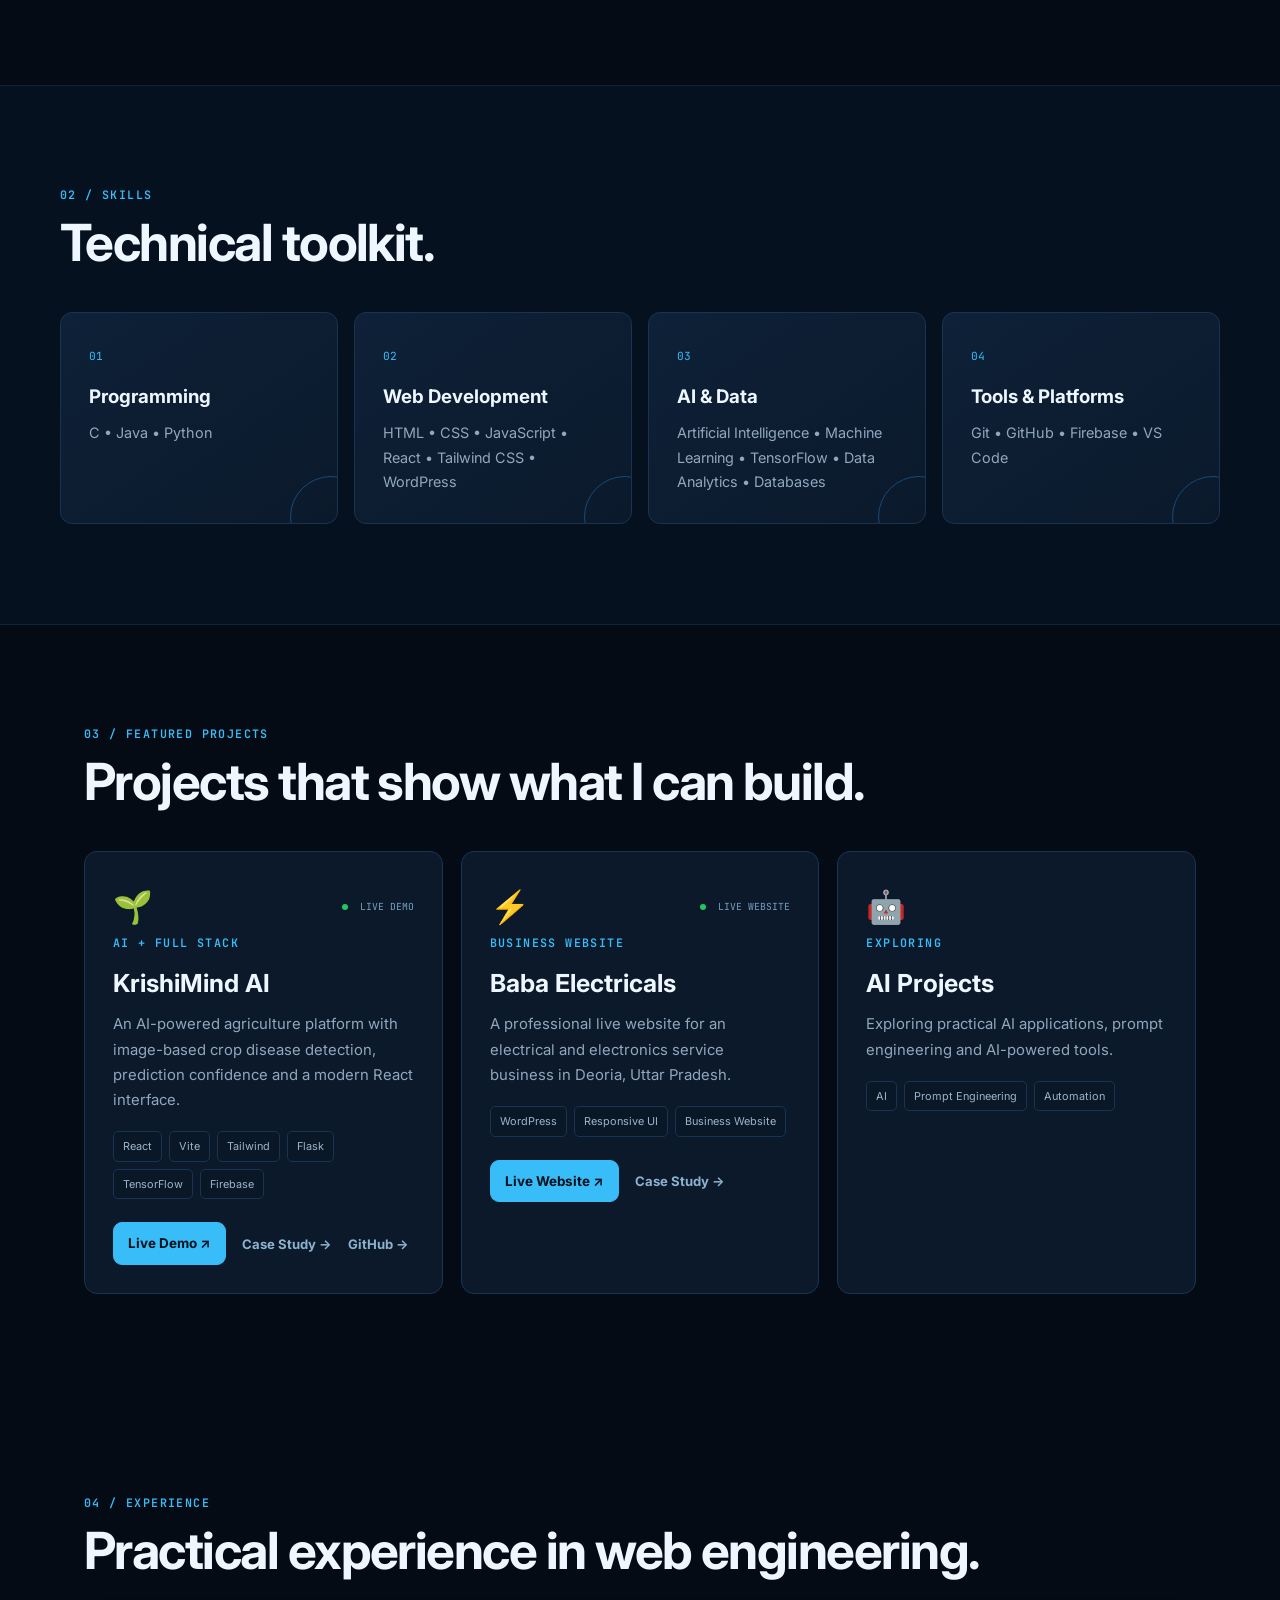
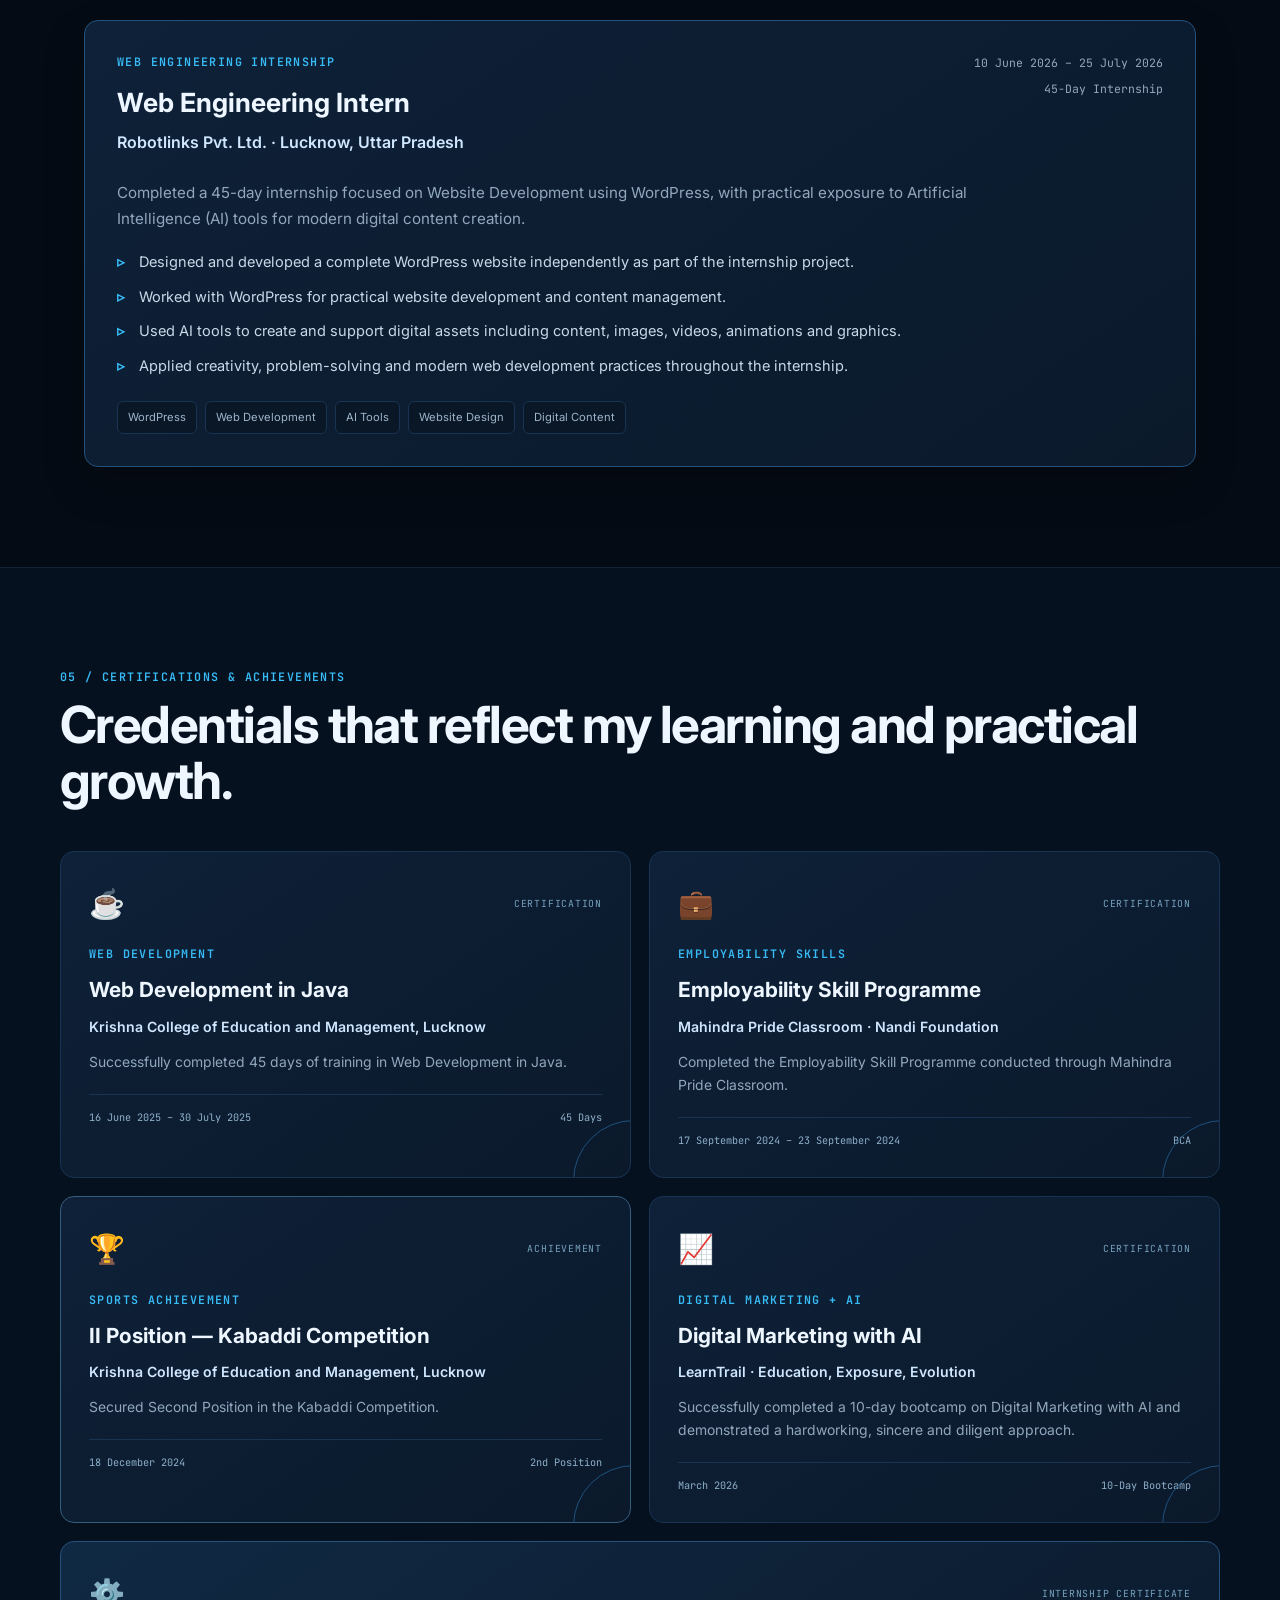
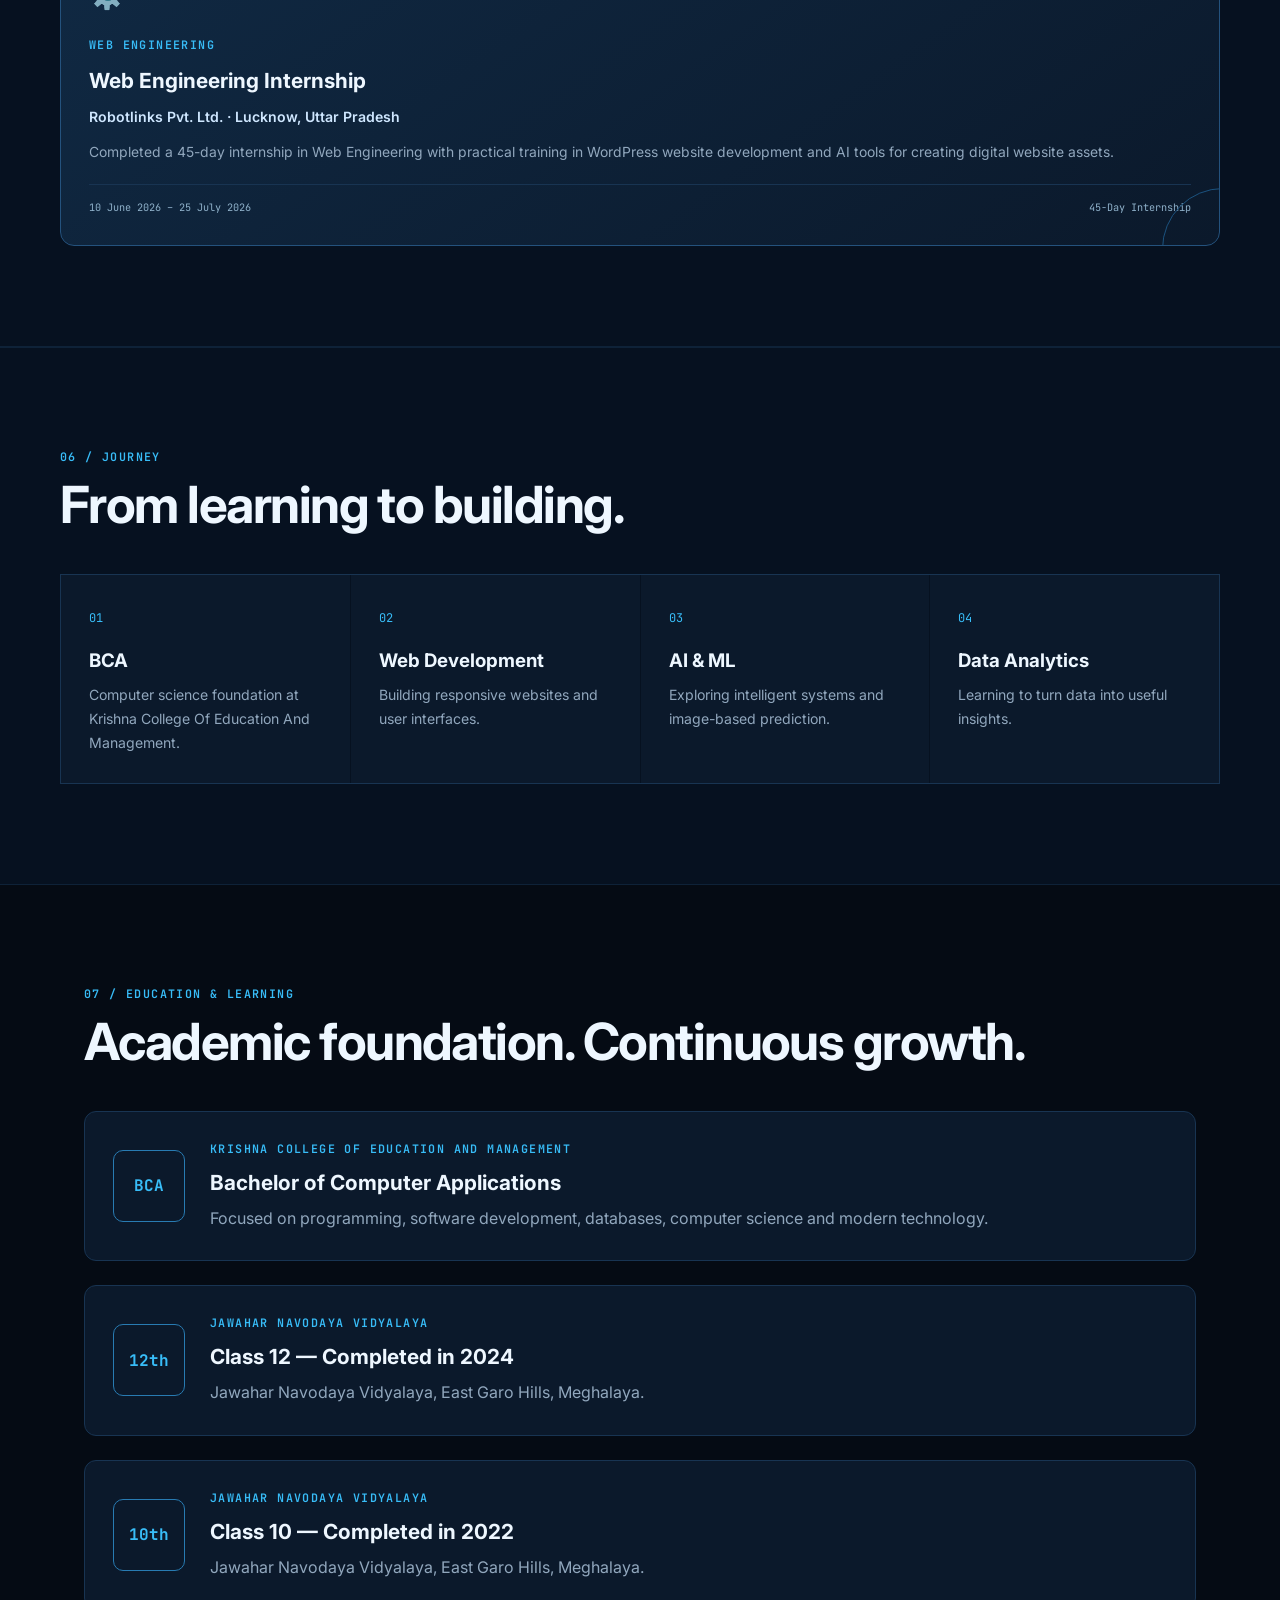
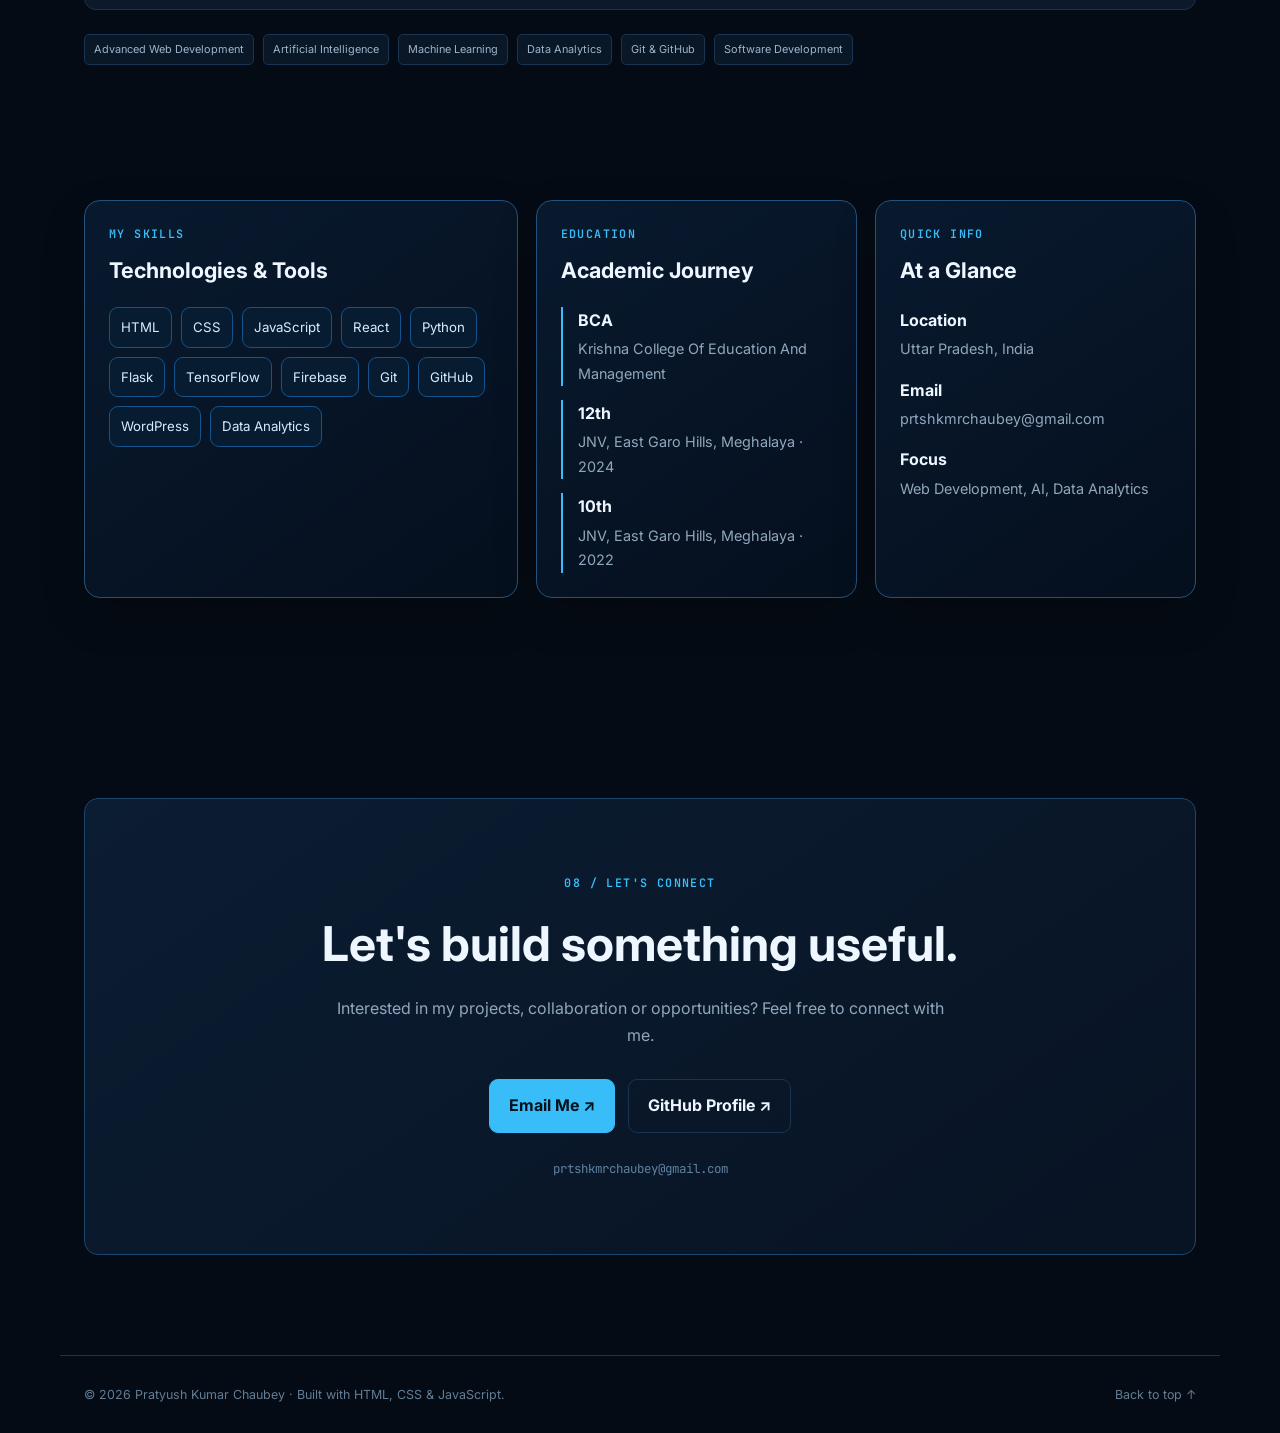
==== commit 7070485a: "Restore hero role and remove AI data analytics from status" ====
--- a/index.html
+++ b/index.html
@@ -28,7 +28,7 @@
     <p class="eyebrow">WELCOME TO MY PORTFOLIO</p>
     <div class="hero-identity">STUDENT DEVELOPER <span>/</span> BUILDER</div>
     <h1>Pratyush <span>Kumar Chaubey</span></h1>
-    <h2 class="hero-role">BCA Student <b>|</b> Web Developer</h2>
+    <h2 class="hero-role">BCA Student <b>|</b> Web Developer <b>|</b> AI & Data Analytics Enthusiast</h2>
     <h3 class="builder-statement">I don't just learn <span>code.</span><br>I build with it.</h3>
     <p class="hero-text">I am a BCA student at Krishna College Of Education And Management, currently building practical web applications and AI-powered projects. I am actively developing KrishiMind AI while strengthening my skills in Web Development, Artificial Intelligence and Data Analytics.</p>
     <div class="hero-actions">
--- a/style.css
+++ b/style.css
@@ -140,3 +140,9 @@
 .simple-hero .hero-visual{padding-bottom:45px}
 @media(max-width:900px){.current-status{bottom:-78px}.builder-statement{margin-top:5px}}
 @media(max-width:650px){.current-status{bottom:-80px}.hero-identity{font-size:.68rem;letter-spacing:.11em}.builder-statement{font-size:2rem}.current-status{bottom:-82px;width:calc(100vw - 40px);border-radius:16px;padding:11px 14px}.current-status strong{font-size:.76rem}.current-status em{font-size:.62rem}.simple-hero .hero-visual{padding-bottom:55px}}
+
+/* Extra spacing below profile image */
+.current-status{bottom:-120px}
+.simple-hero .hero-visual{padding-bottom:80px}
+@media(max-width:900px){.current-status{bottom:-110px}.simple-hero .hero-visual{padding-bottom:75px}}
+@media(max-width:650px){.current-status{bottom:-105px}.simple-hero .hero-visual{padding-bottom:75px}}
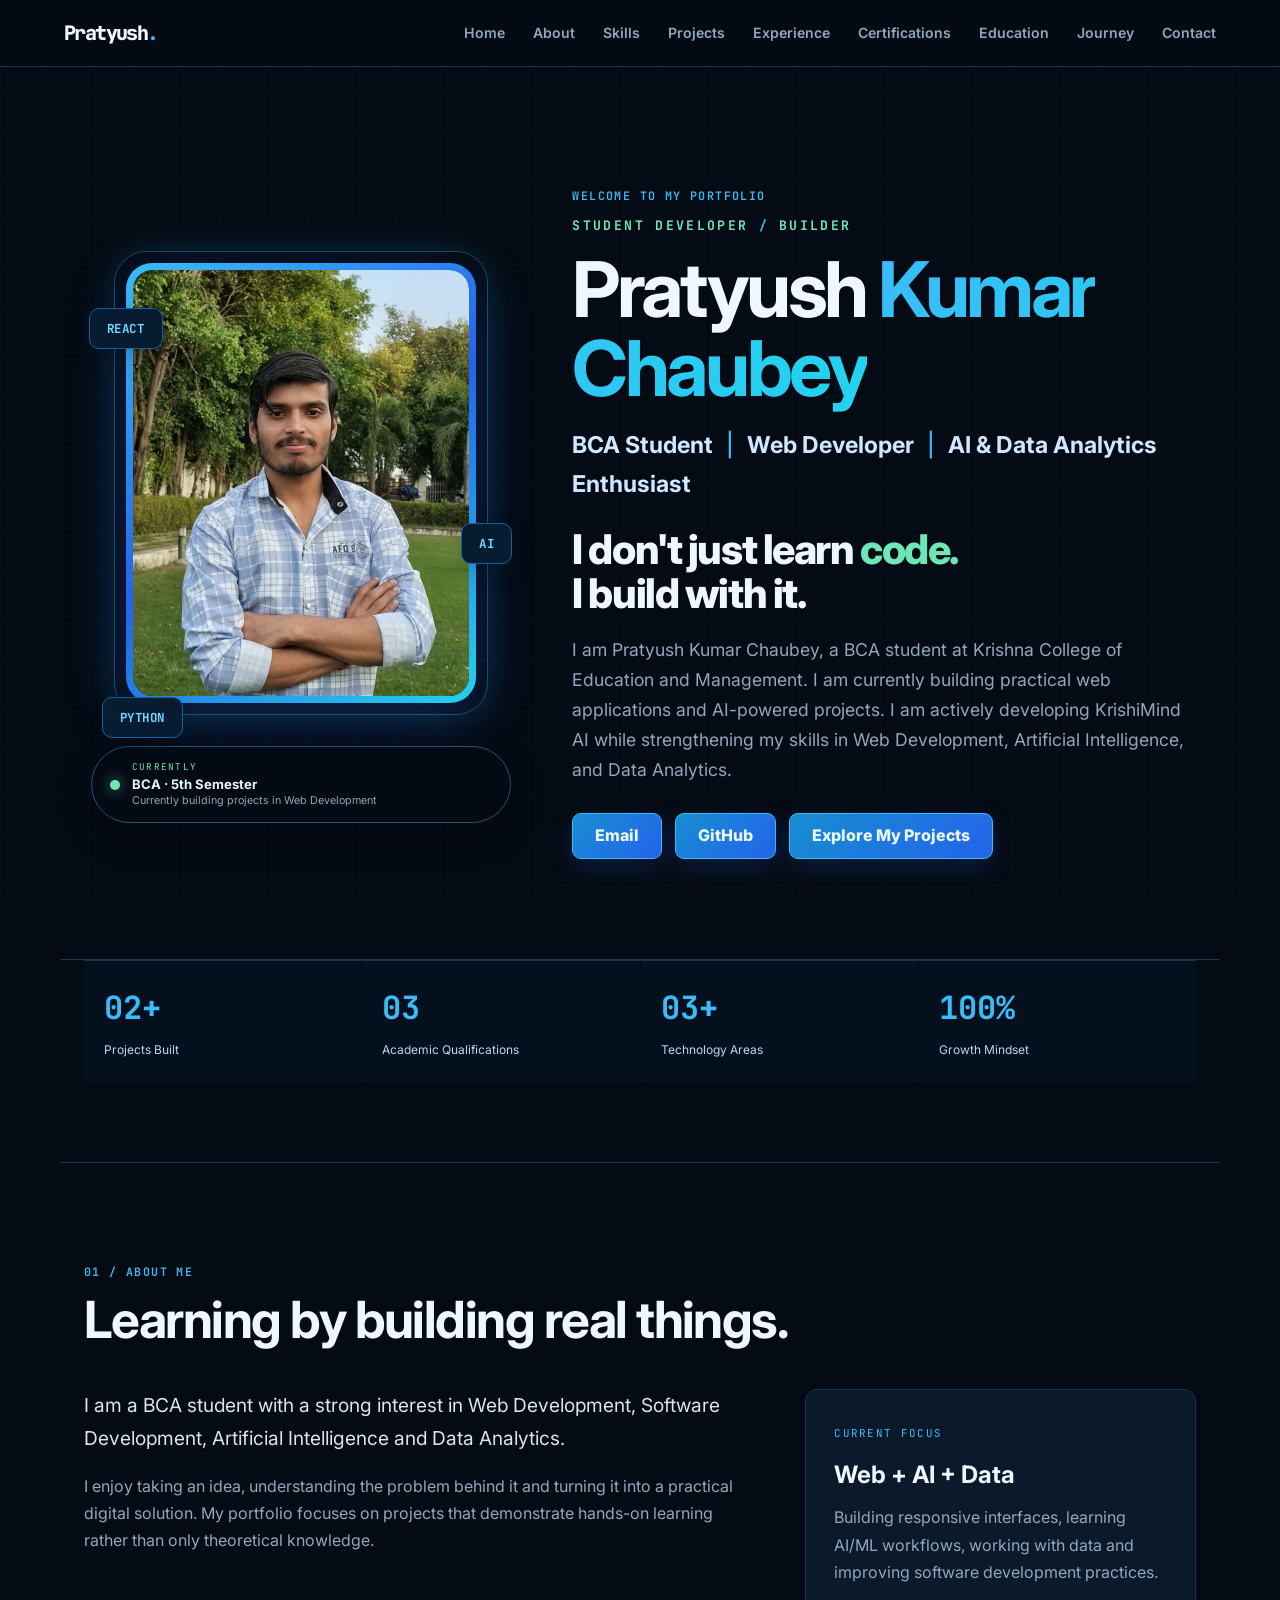
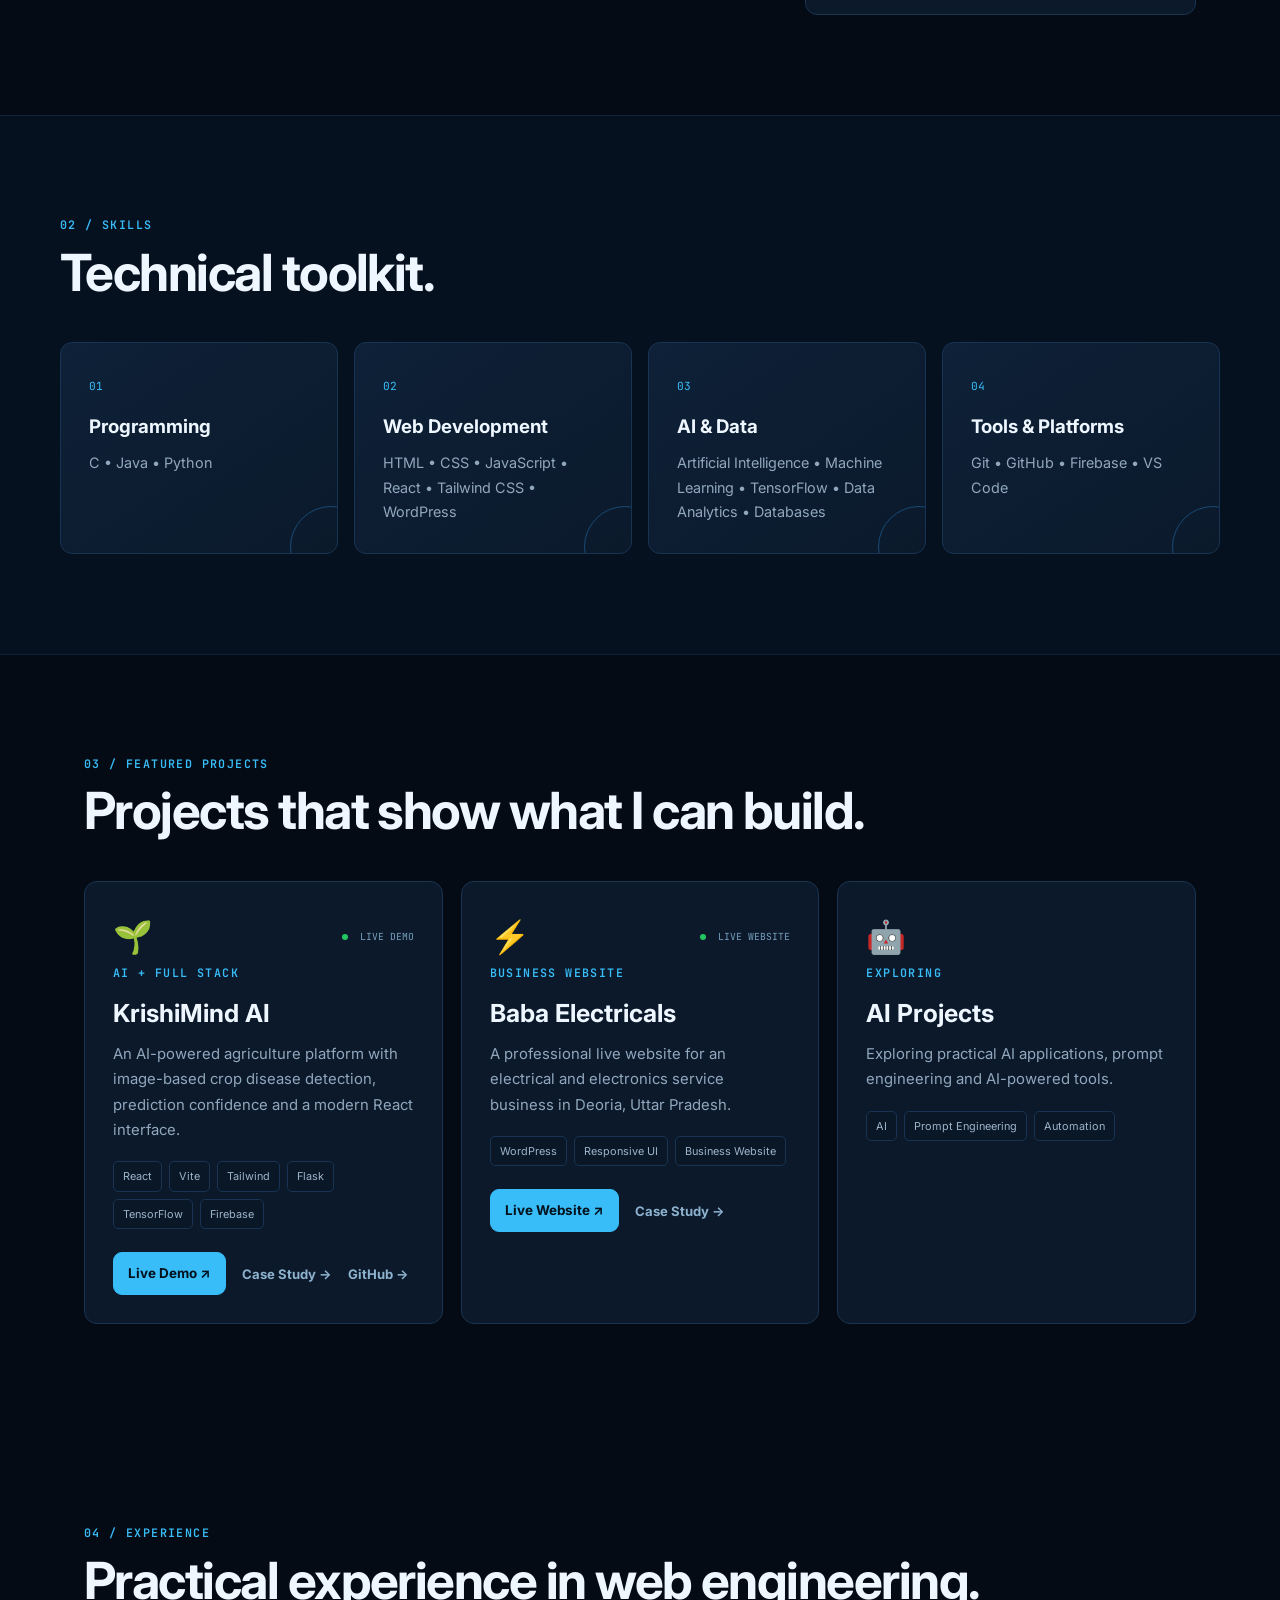
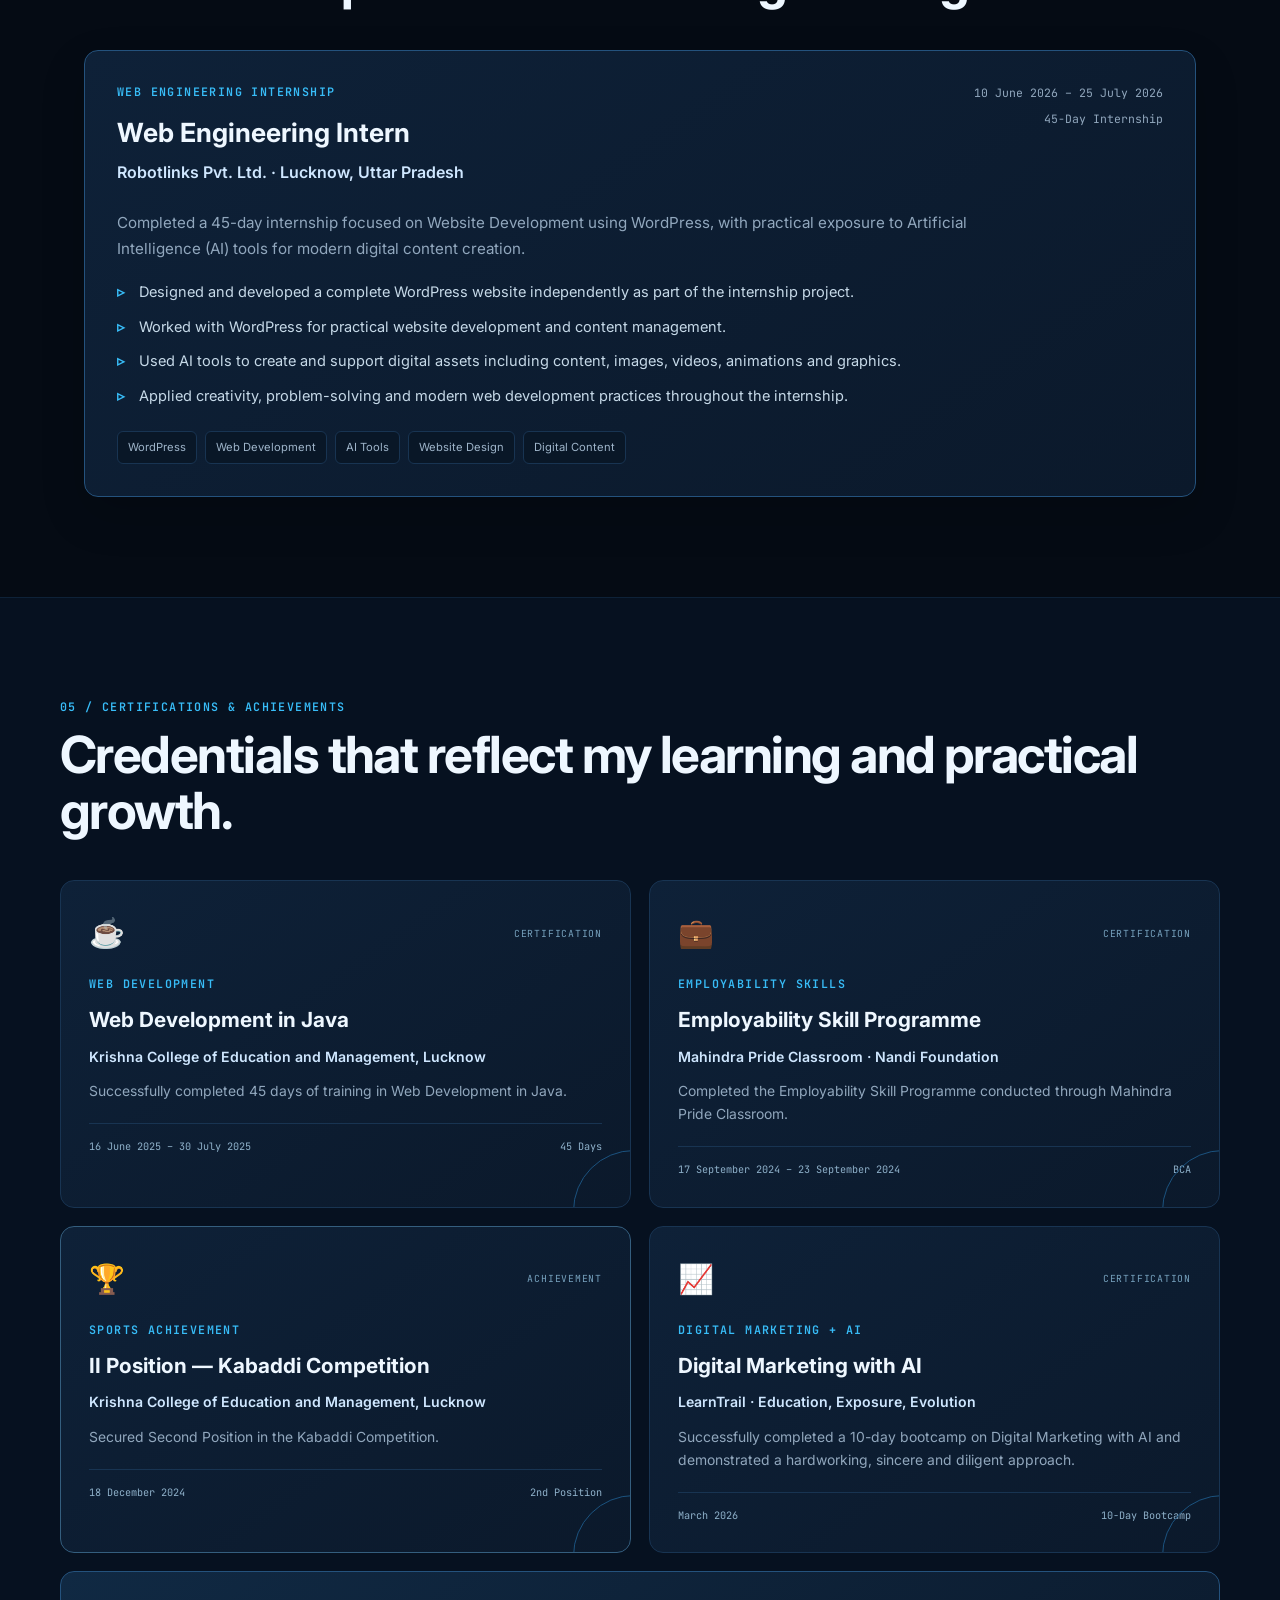
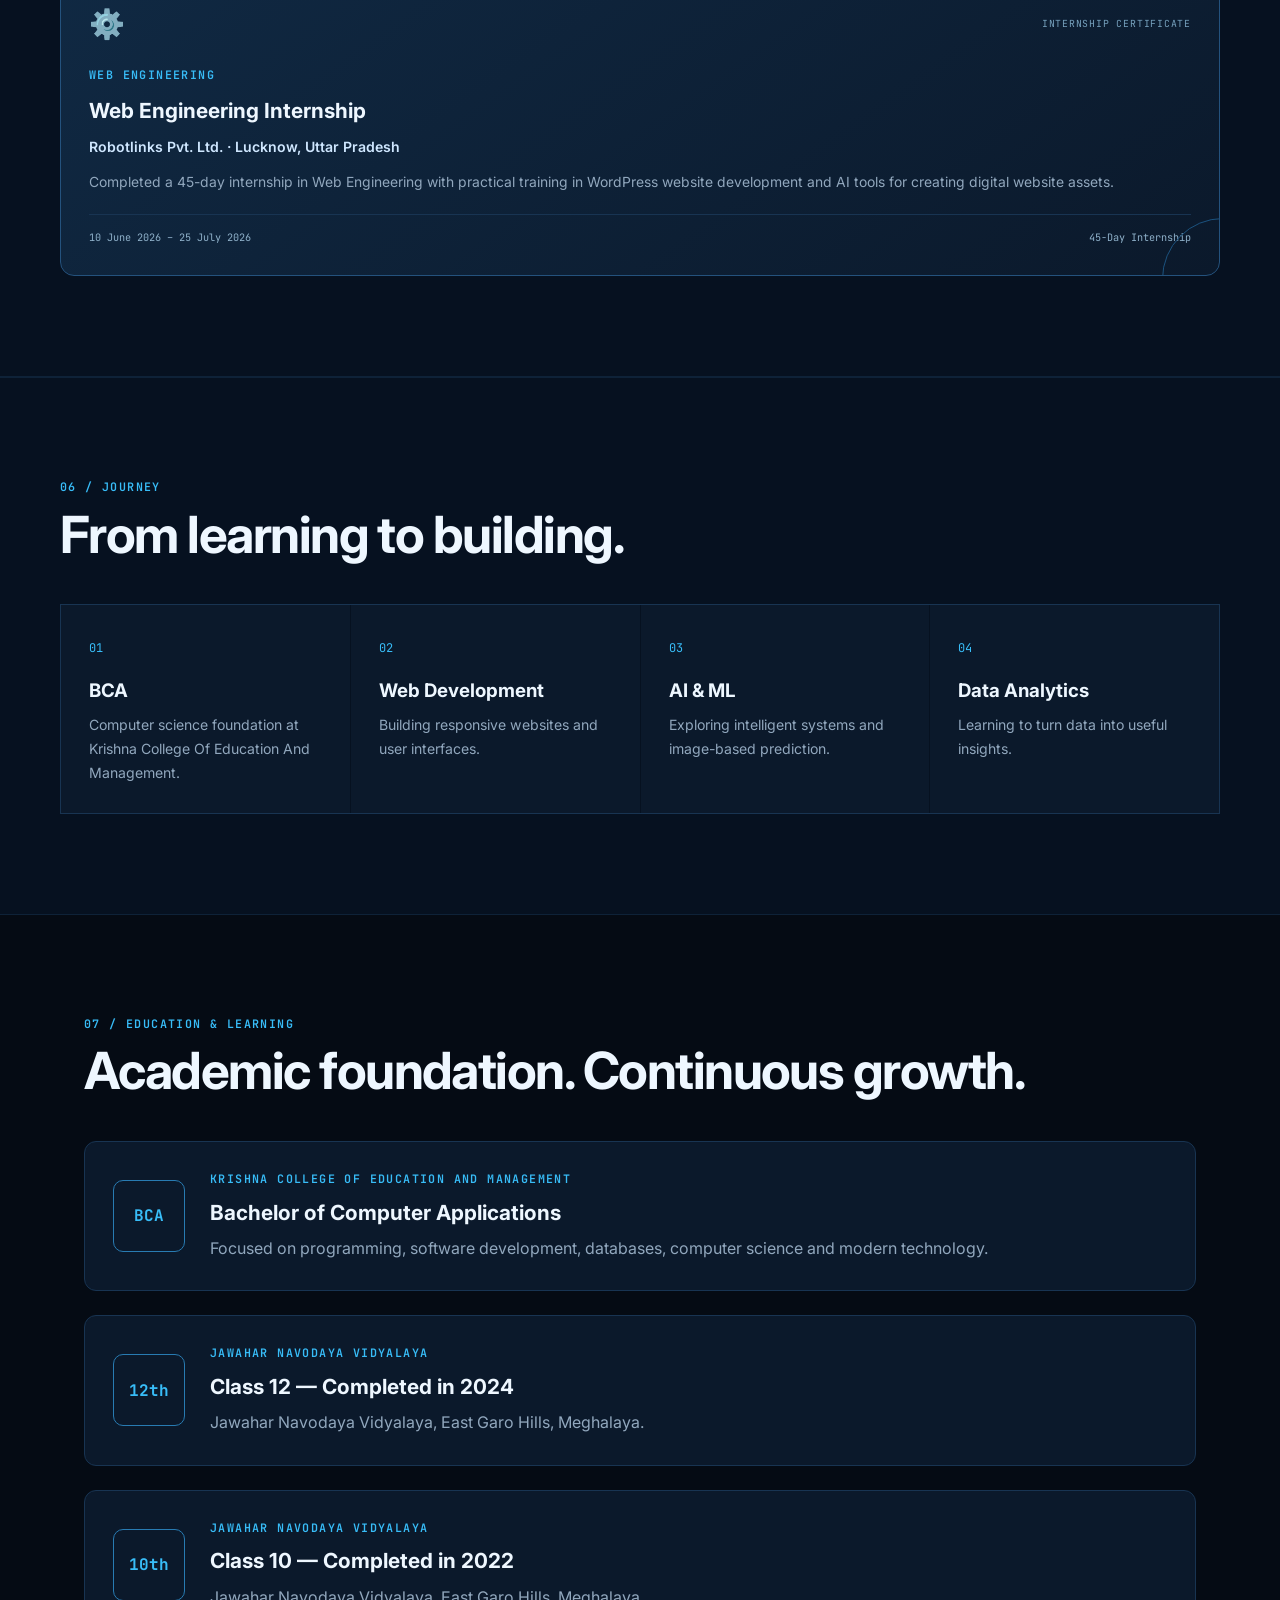
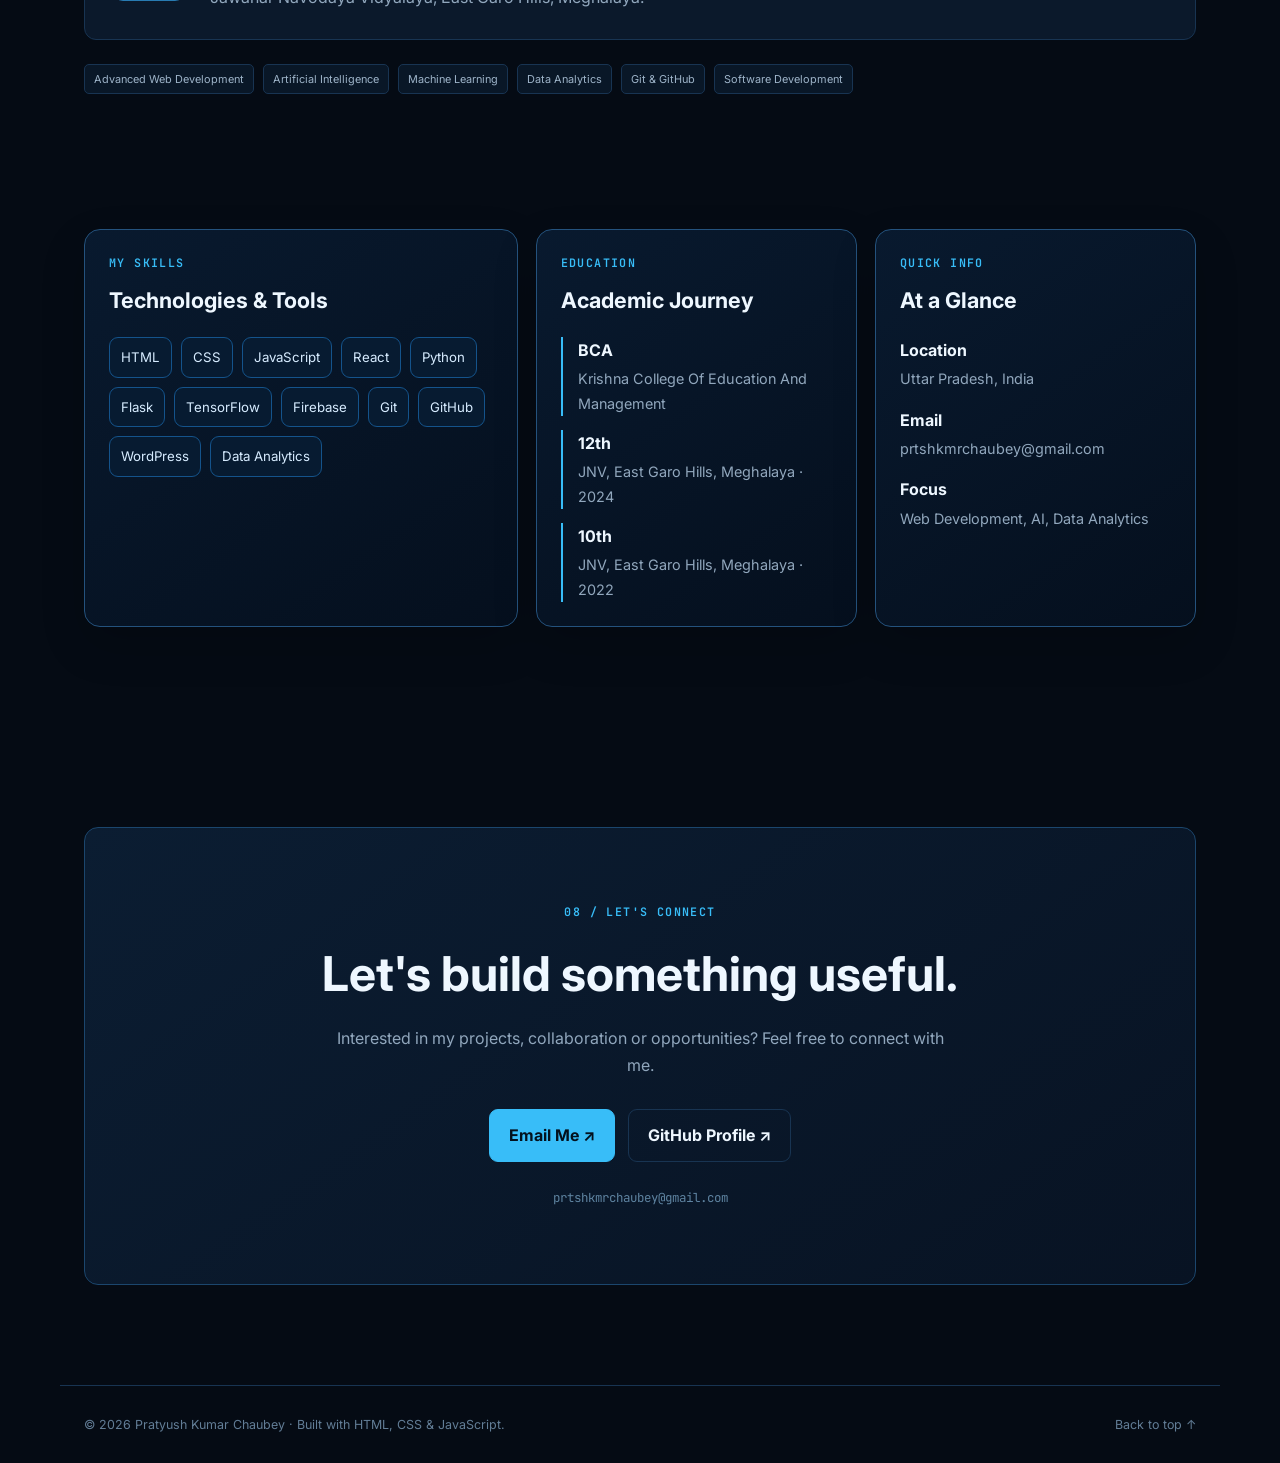
==== commit 4b004deb: "Update portfolio introduction" ====
--- a/index.html
+++ b/index.html
@@ -30,7 +30,7 @@
     <h1>Pratyush <span>Kumar Chaubey</span></h1>
     <h2 class="hero-role">BCA Student <b>|</b> Web Developer <b>|</b> AI & Data Analytics Enthusiast</h2>
     <h3 class="builder-statement">I don't just learn <span>code.</span><br>I build with it.</h3>
-    <p class="hero-text">I am a BCA student at Krishna College Of Education And Management, currently building practical web applications and AI-powered projects. I am actively developing KrishiMind AI while strengthening my skills in Web Development, Artificial Intelligence and Data Analytics.</p>
+    <p class="hero-text">I am Pratyush Kumar Chaubey, a BCA student at Krishna College of Education and Management. I am currently building practical web applications and AI-powered projects. I am actively developing KrishiMind AI while strengthening my skills in Web Development, Artificial Intelligence, and Data Analytics.</p>
     <div class="hero-actions">
       <a class="hero-btn" href="mailto:prtshkmrchaubey@gmail.com">Email</a>
       <a class="hero-btn" href="https://github.com/prtshkmrchaubey-blip" target="_blank" rel="noopener">GitHub</a>
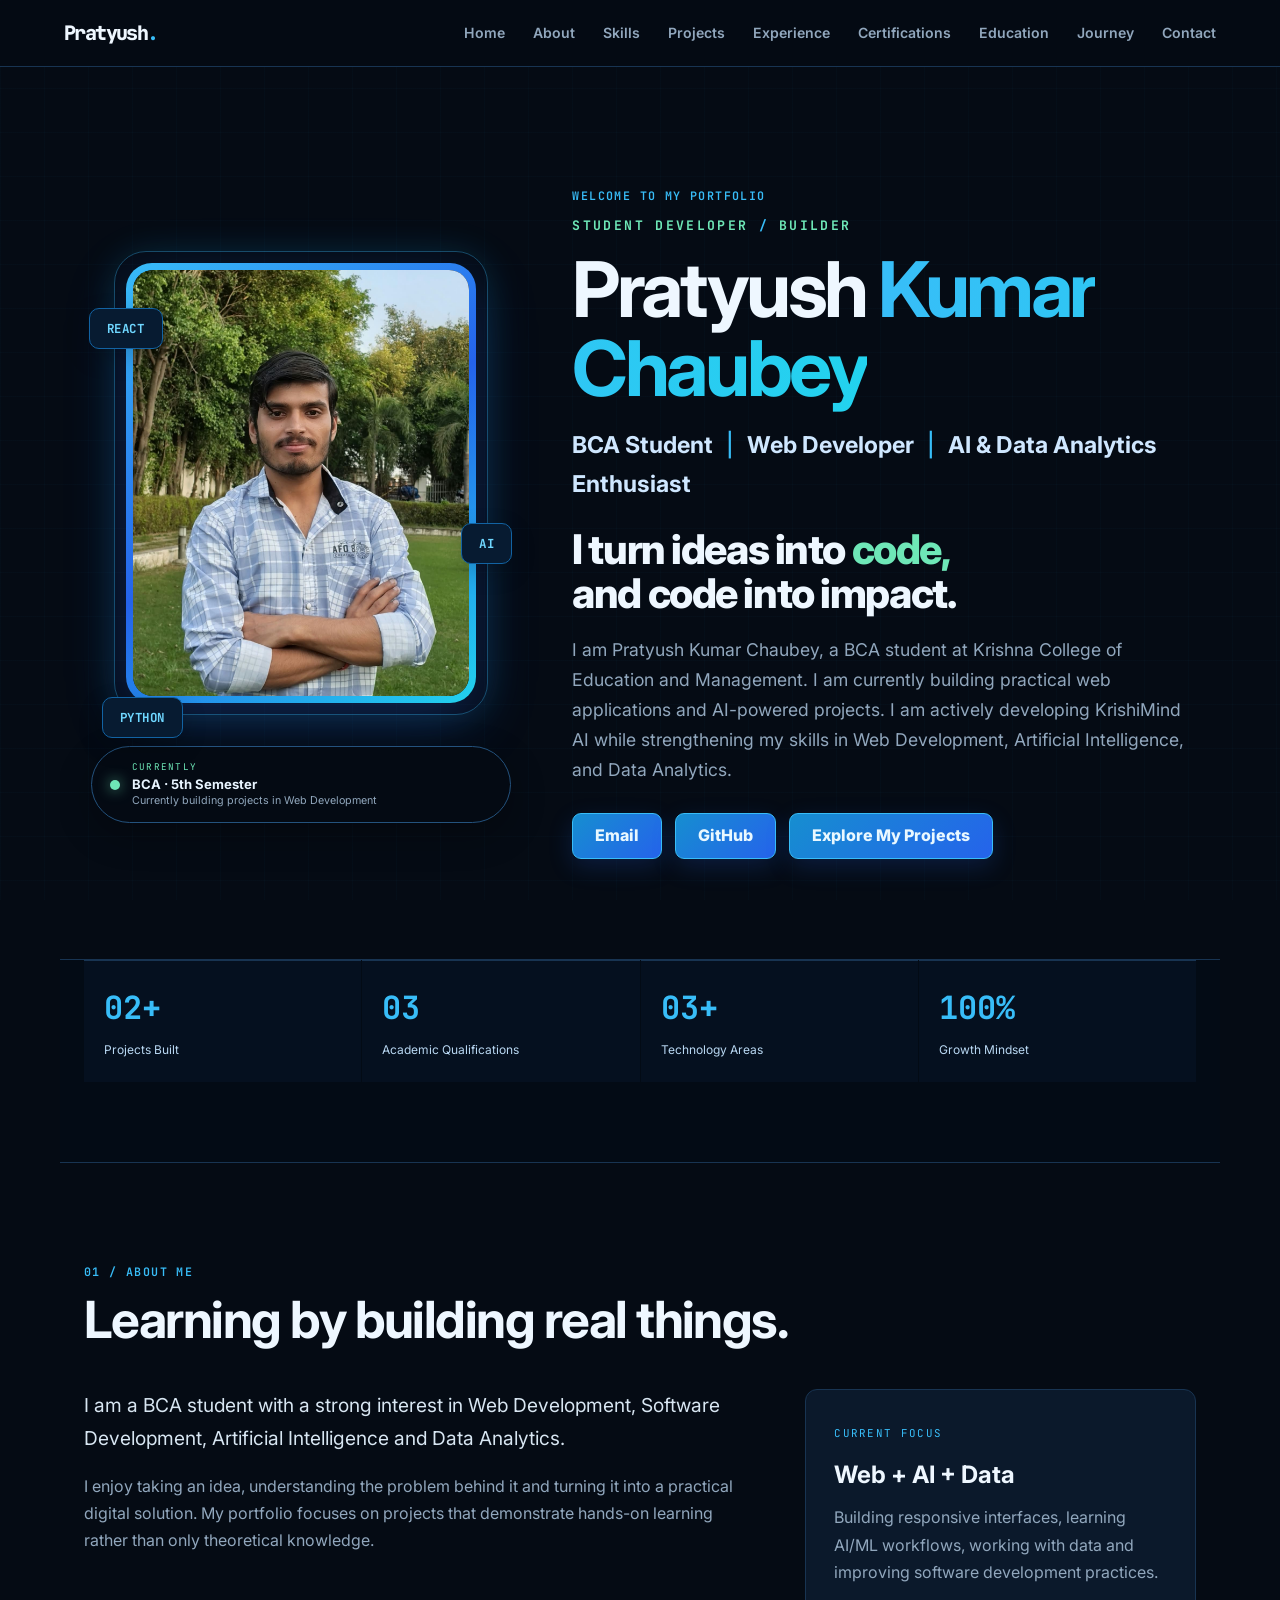
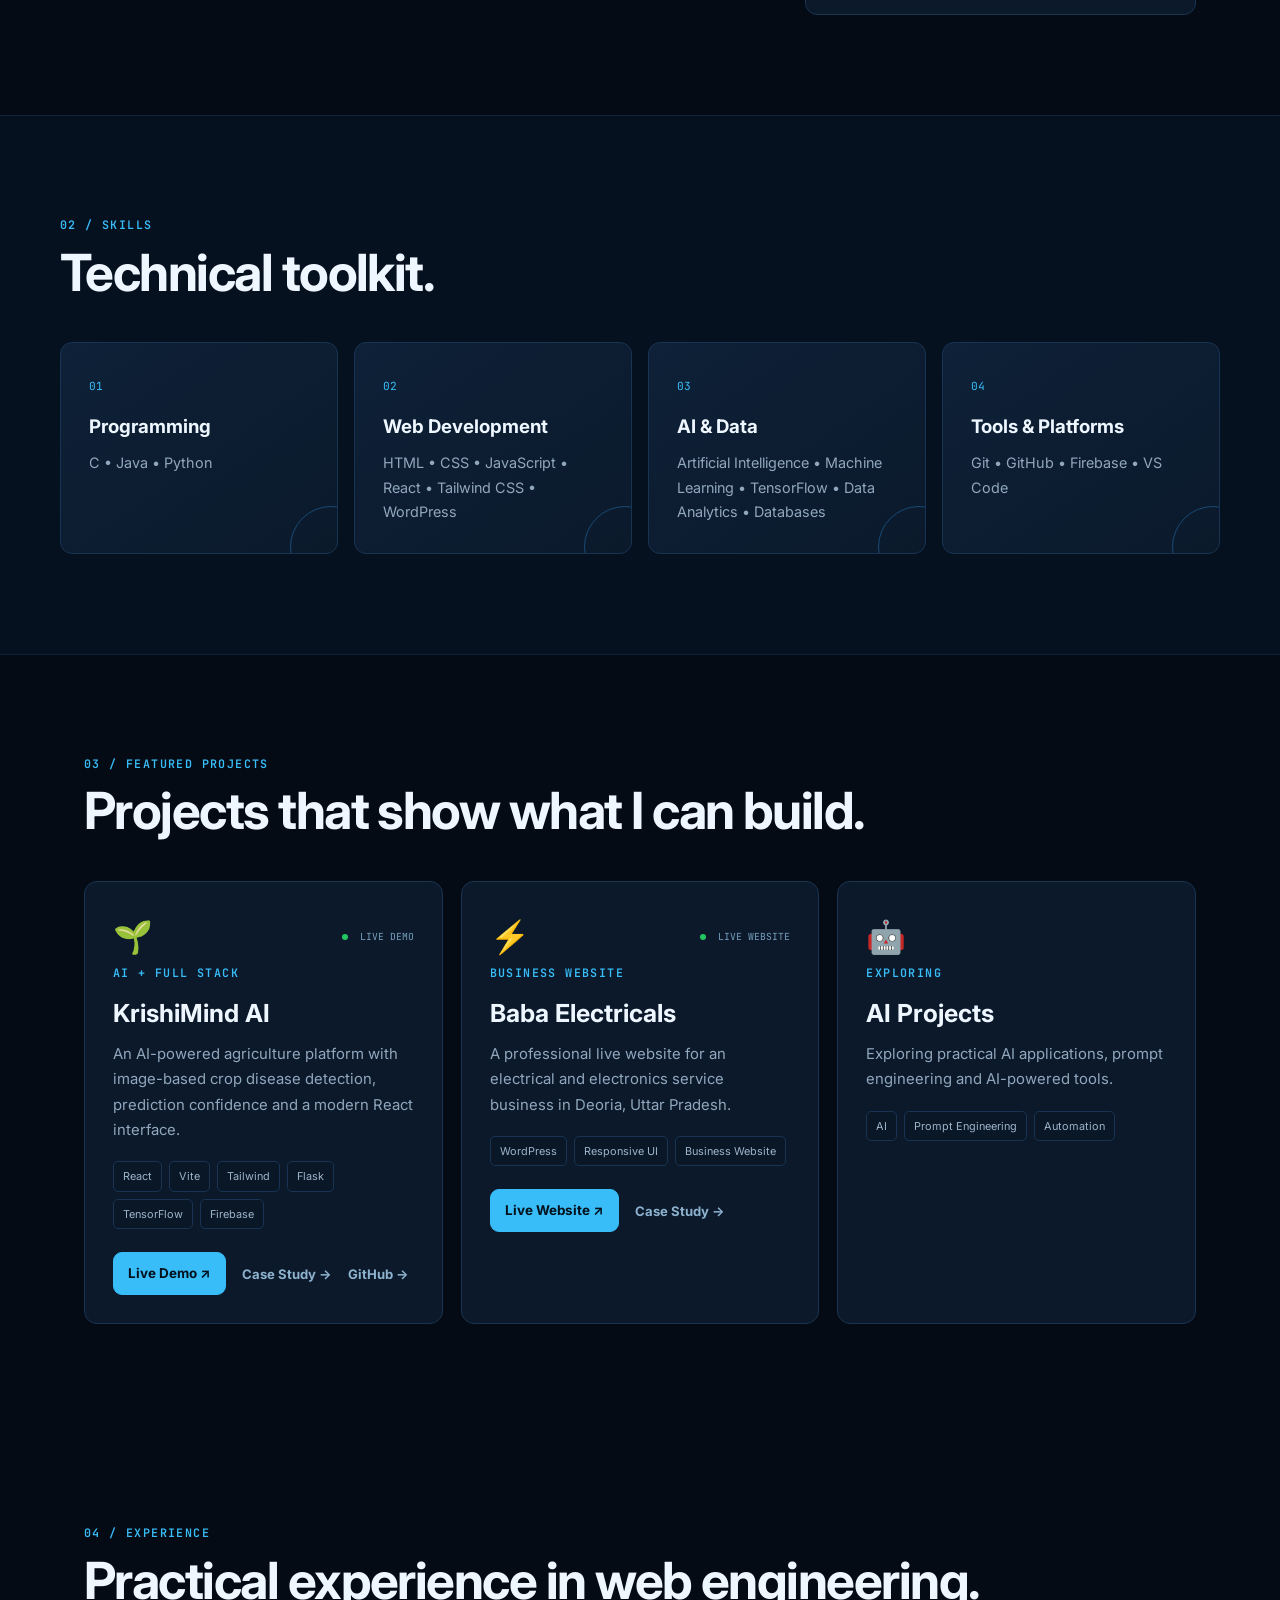
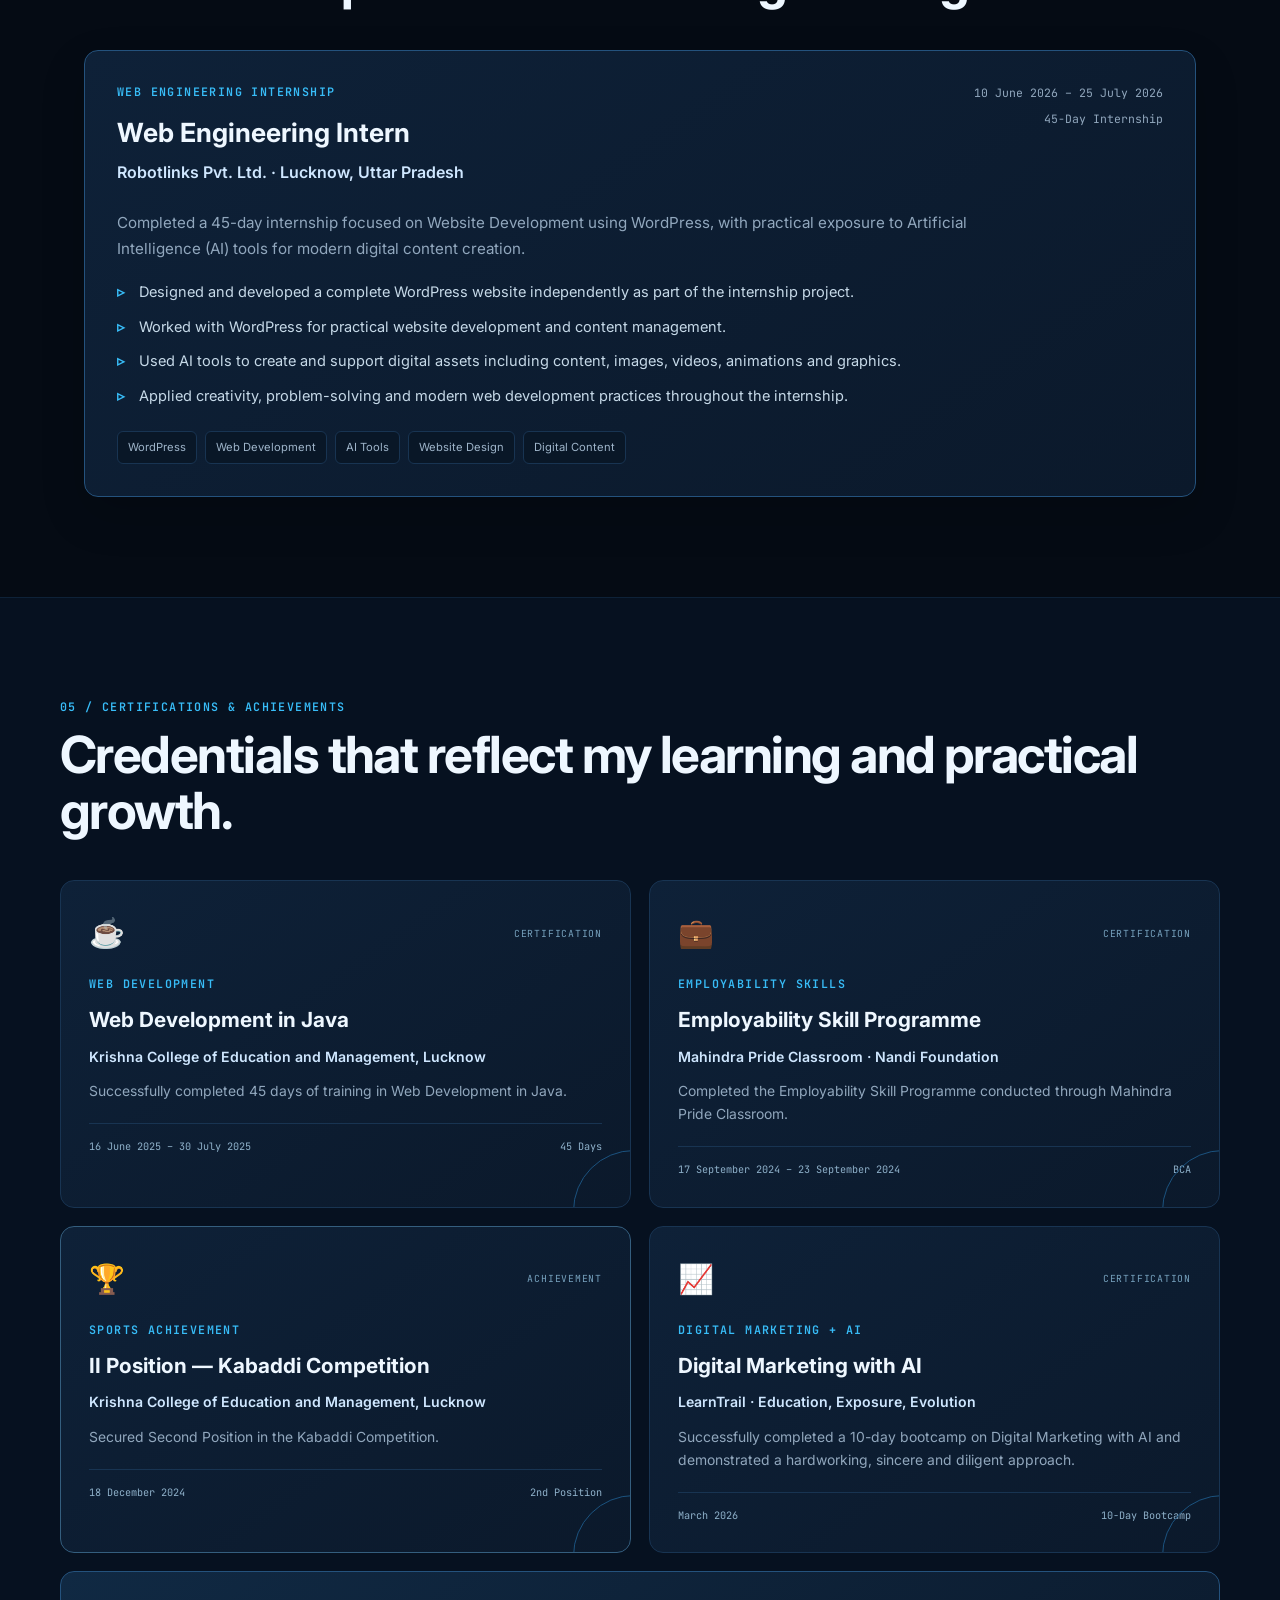
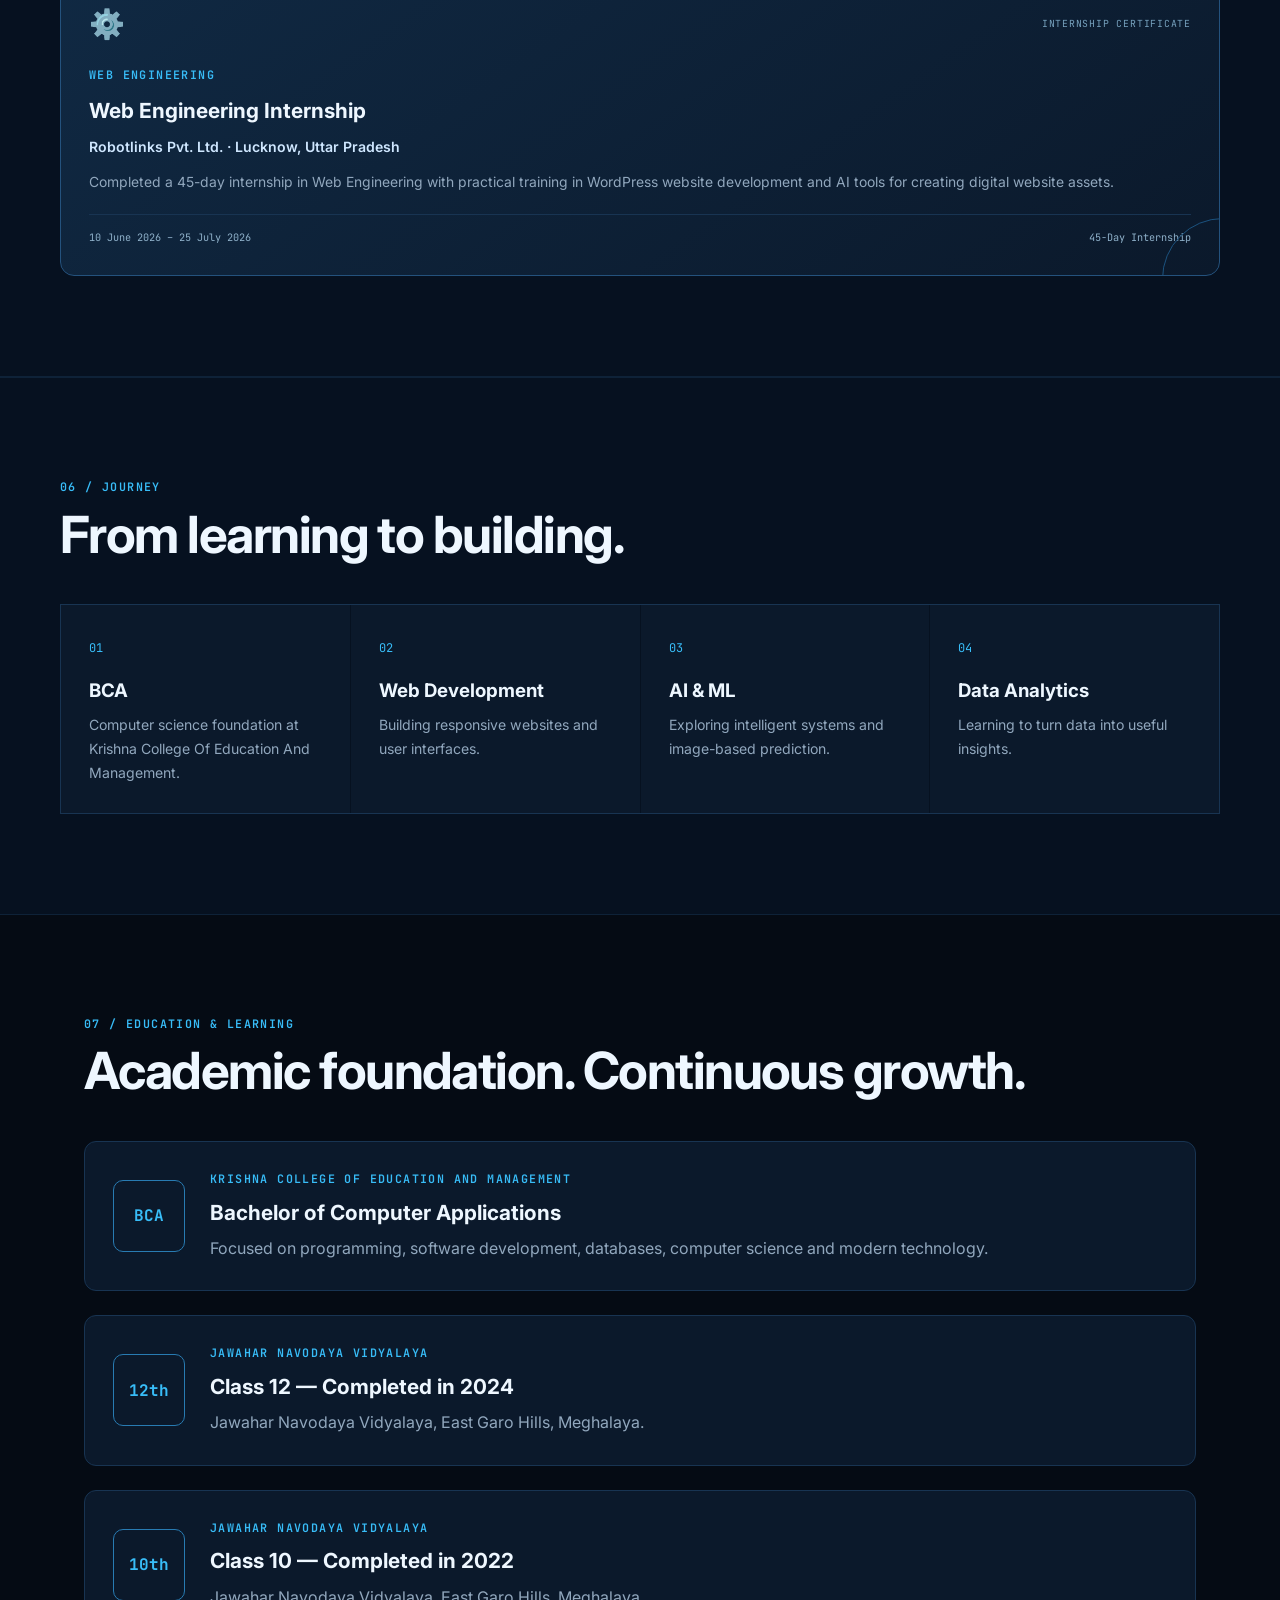
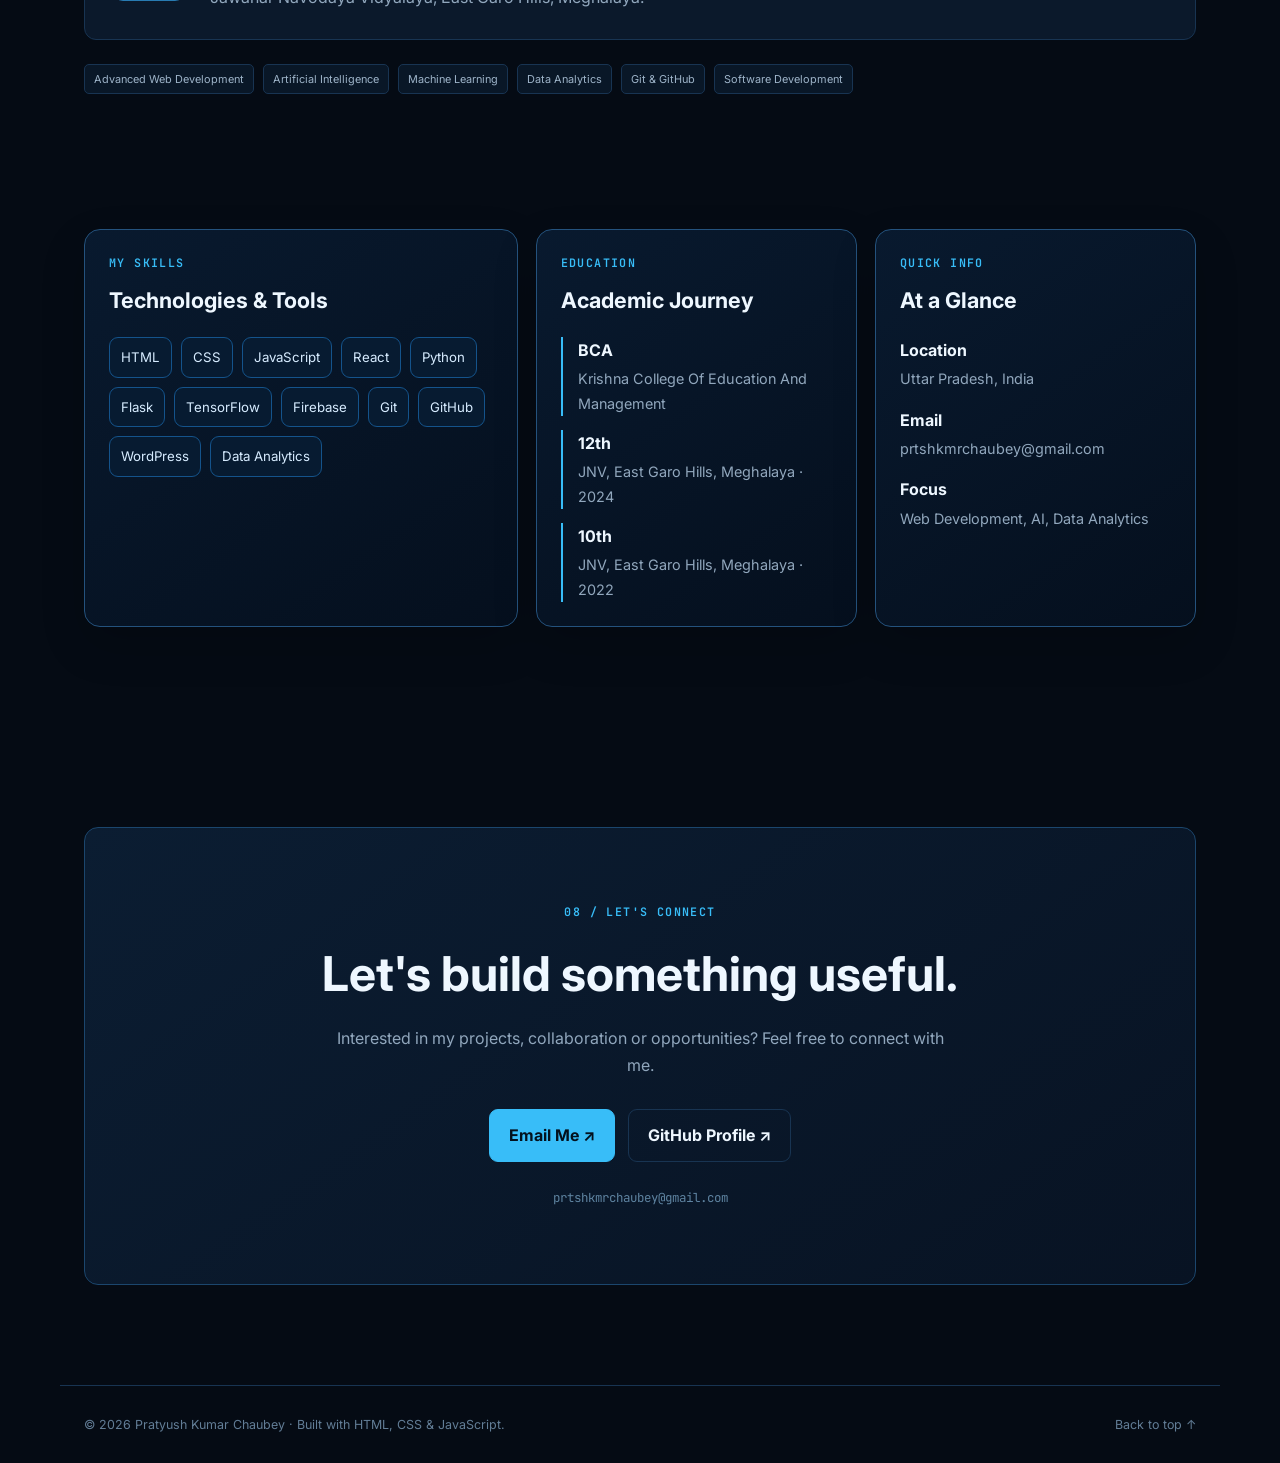
==== commit 8d1d1837: "Update hero builder statement" ====
--- a/index.html
+++ b/index.html
@@ -29,7 +29,7 @@
     <div class="hero-identity">STUDENT DEVELOPER <span>/</span> BUILDER</div>
     <h1>Pratyush <span>Kumar Chaubey</span></h1>
     <h2 class="hero-role">BCA Student <b>|</b> Web Developer <b>|</b> AI & Data Analytics Enthusiast</h2>
-    <h3 class="builder-statement">I don't just learn <span>code.</span><br>I build with it.</h3>
+    <h3 class="builder-statement">I turn ideas into <span>code,</span><br>and code into impact.</h3>
     <p class="hero-text">I am Pratyush Kumar Chaubey, a BCA student at Krishna College of Education and Management. I am currently building practical web applications and AI-powered projects. I am actively developing KrishiMind AI while strengthening my skills in Web Development, Artificial Intelligence, and Data Analytics.</p>
     <div class="hero-actions">
       <a class="hero-btn" href="mailto:prtshkmrchaubey@gmail.com">Email</a>
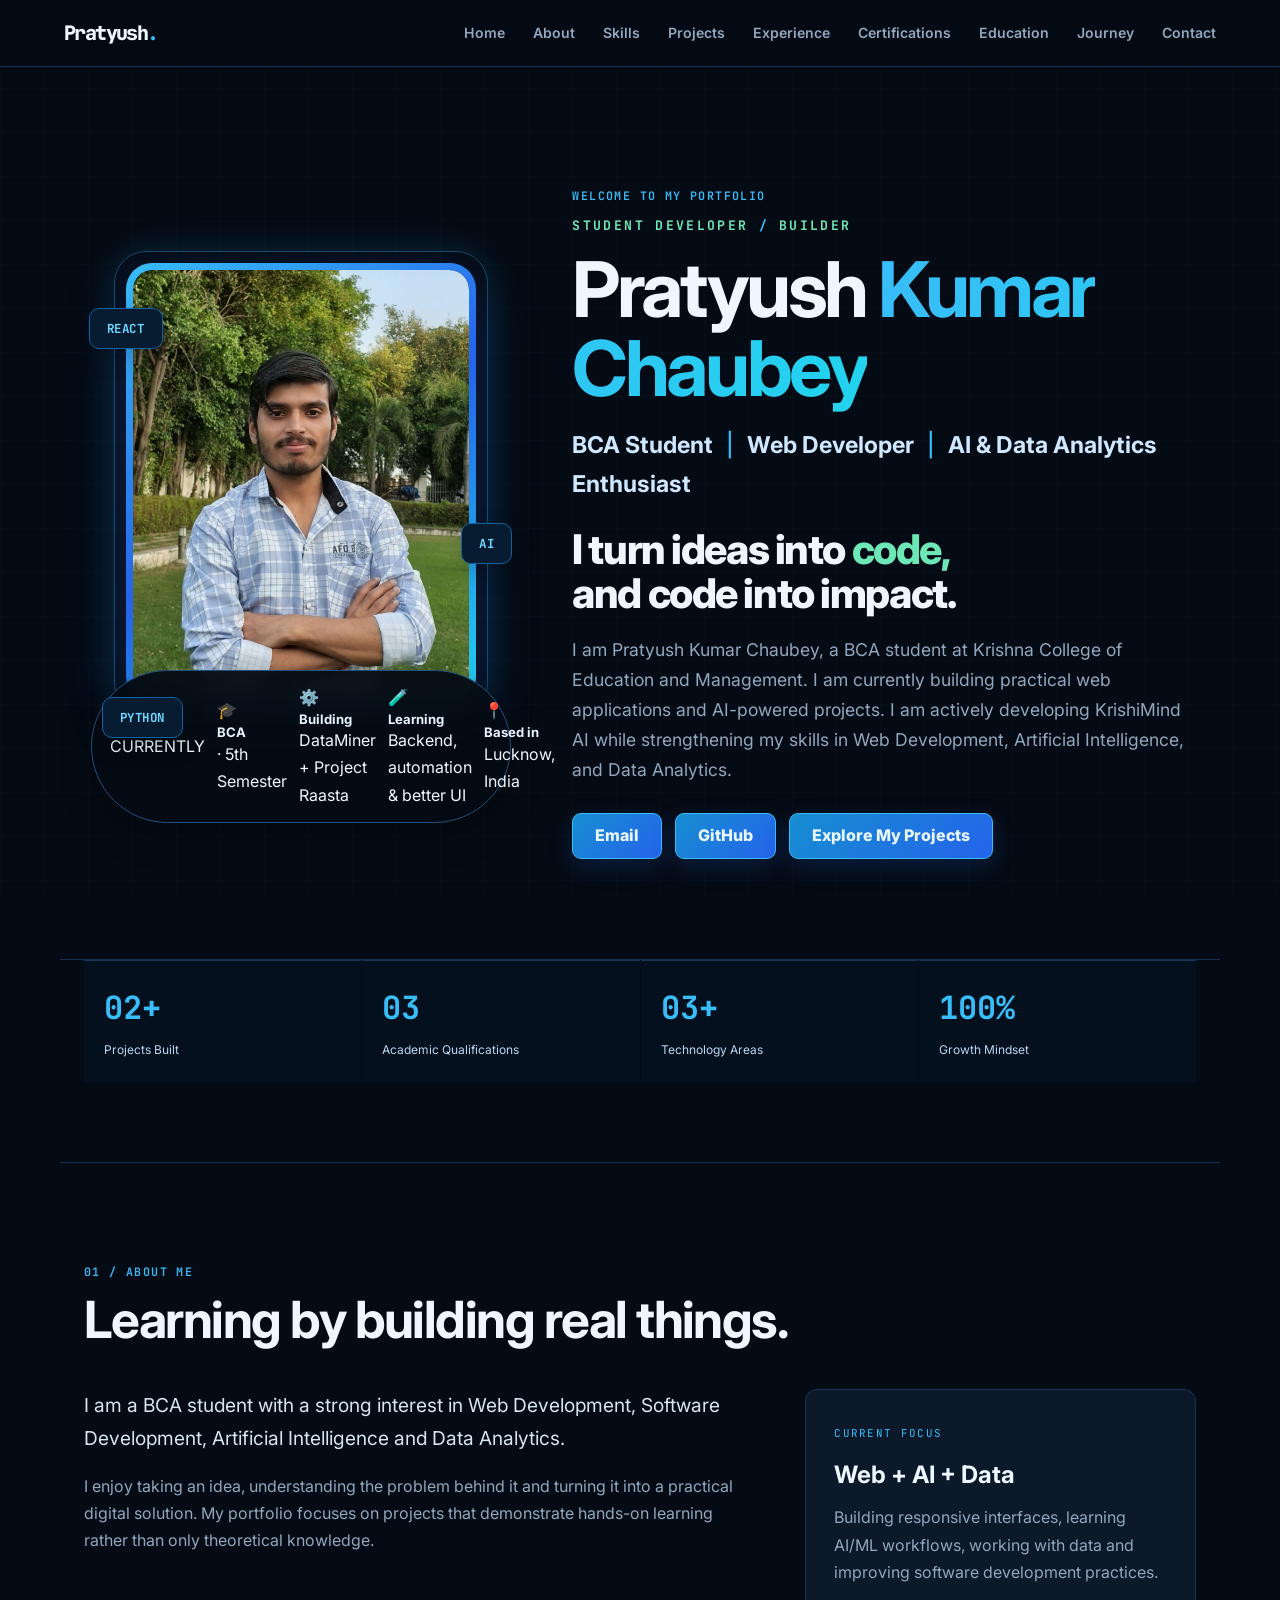
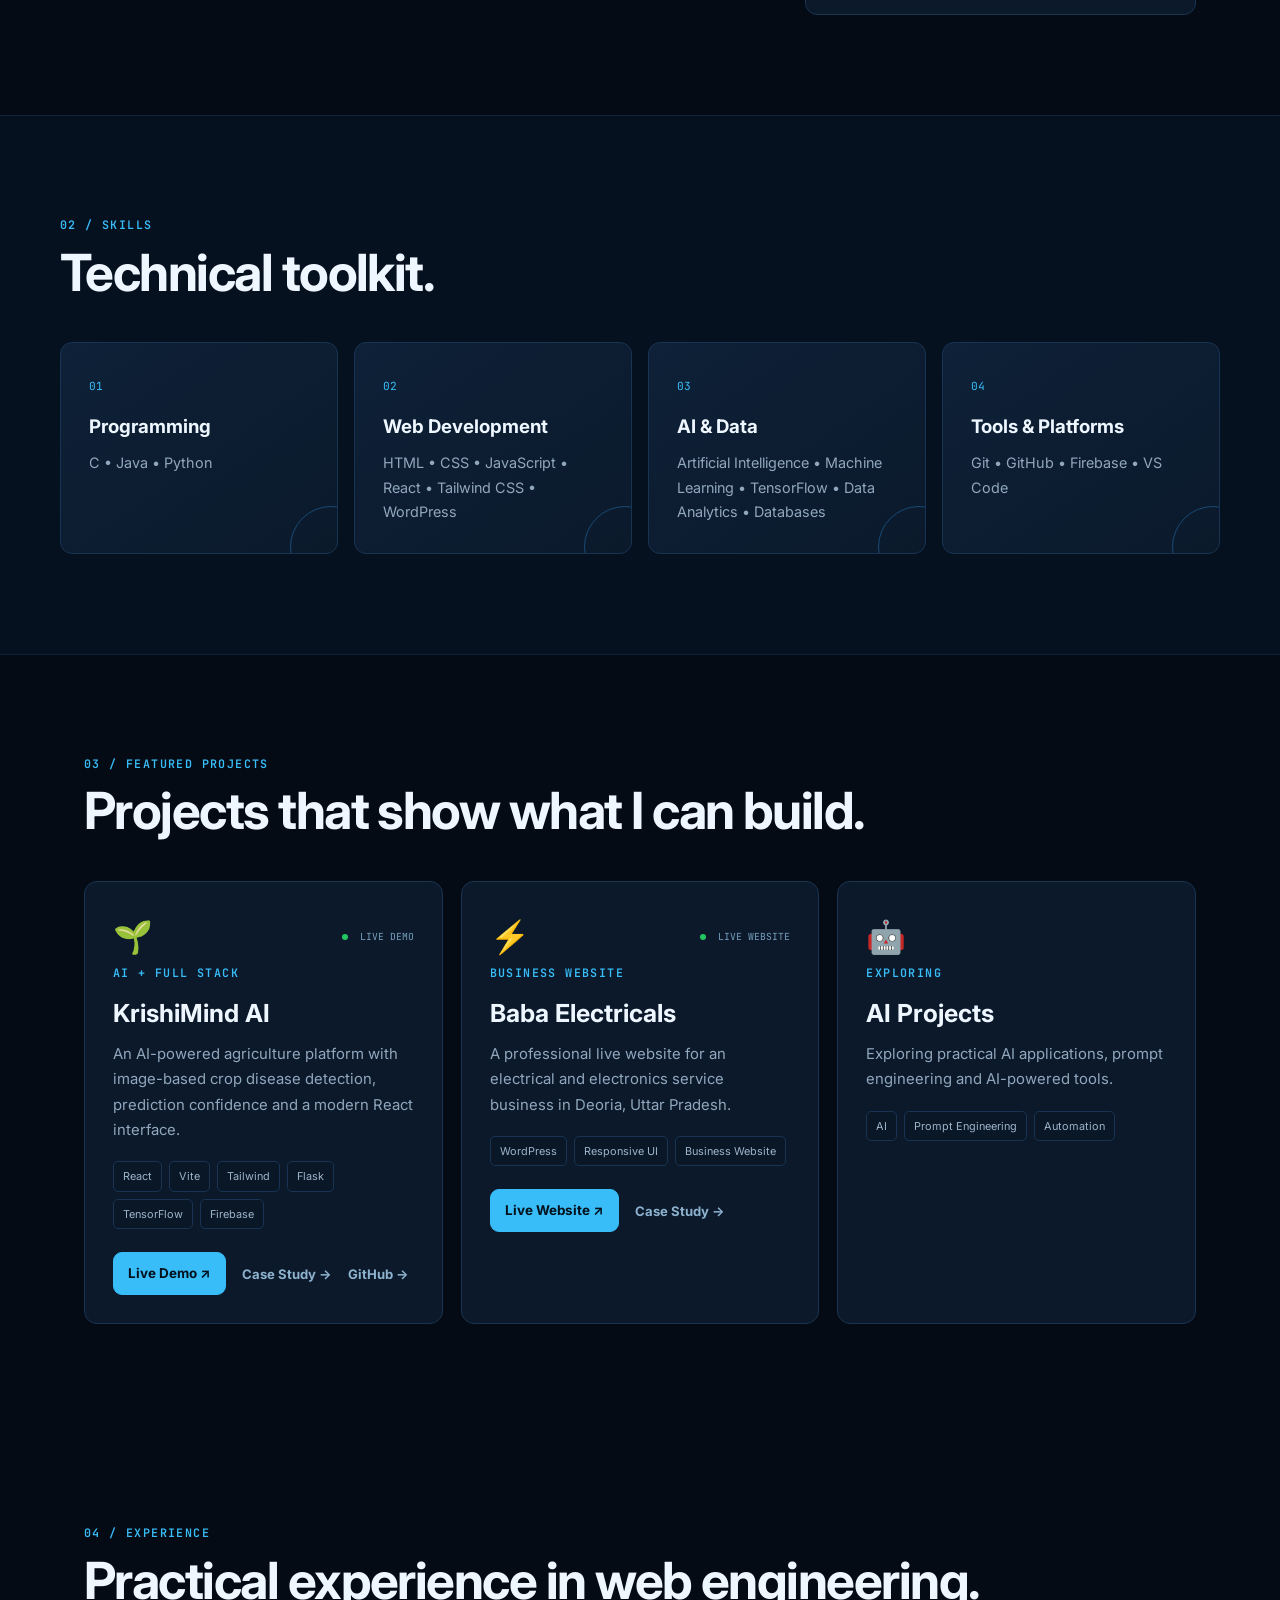
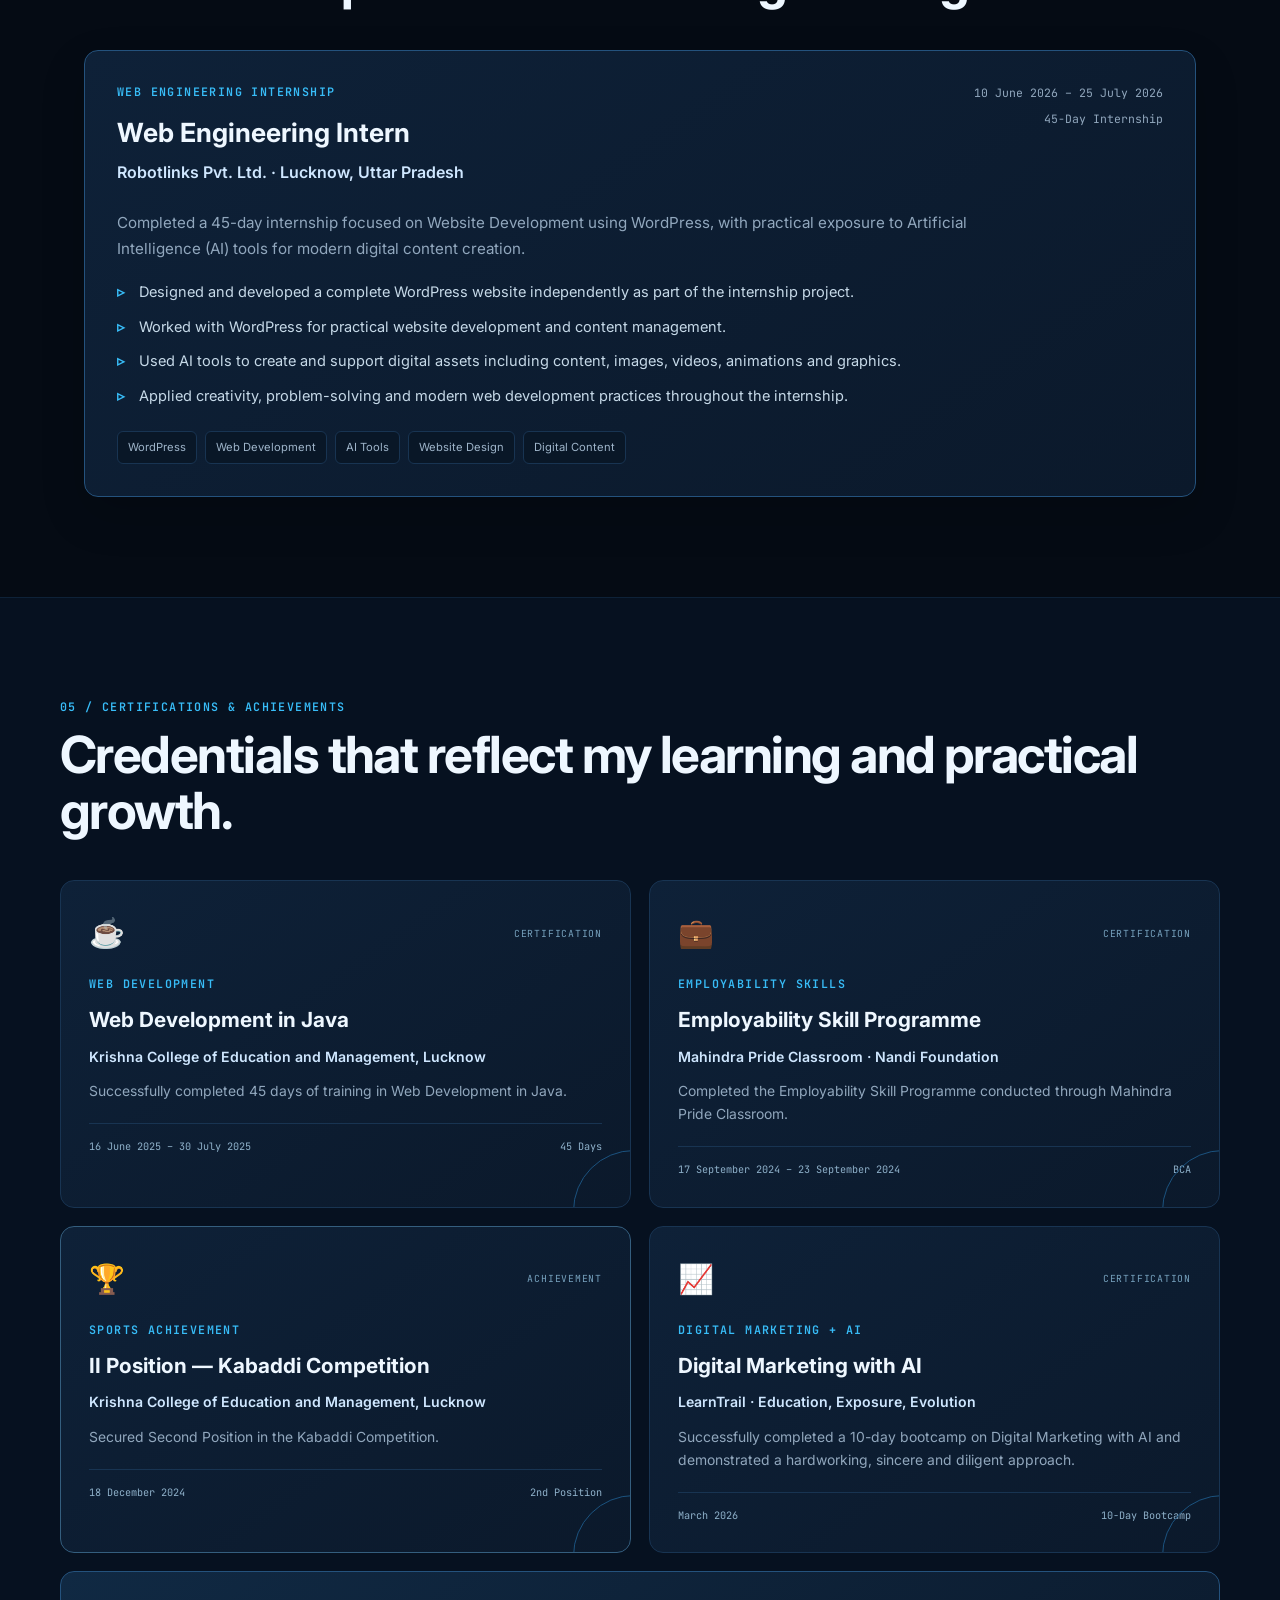
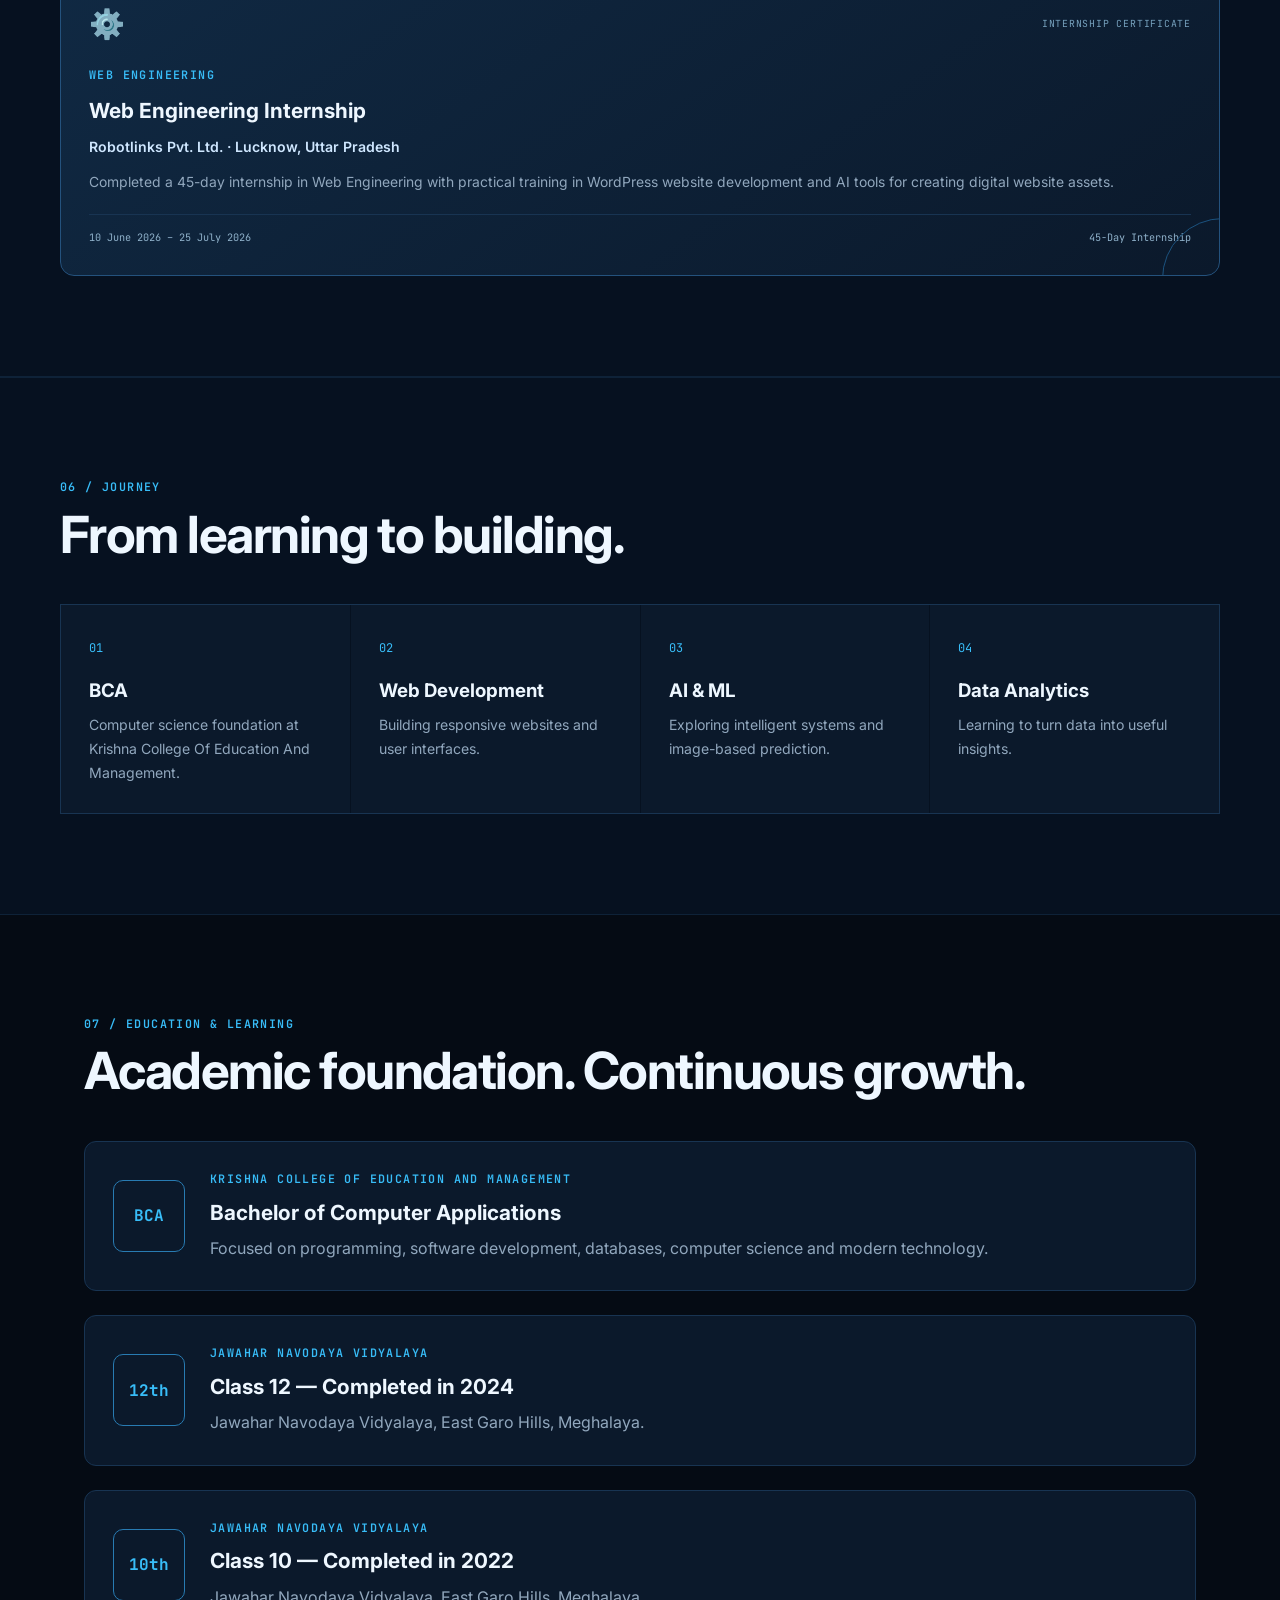
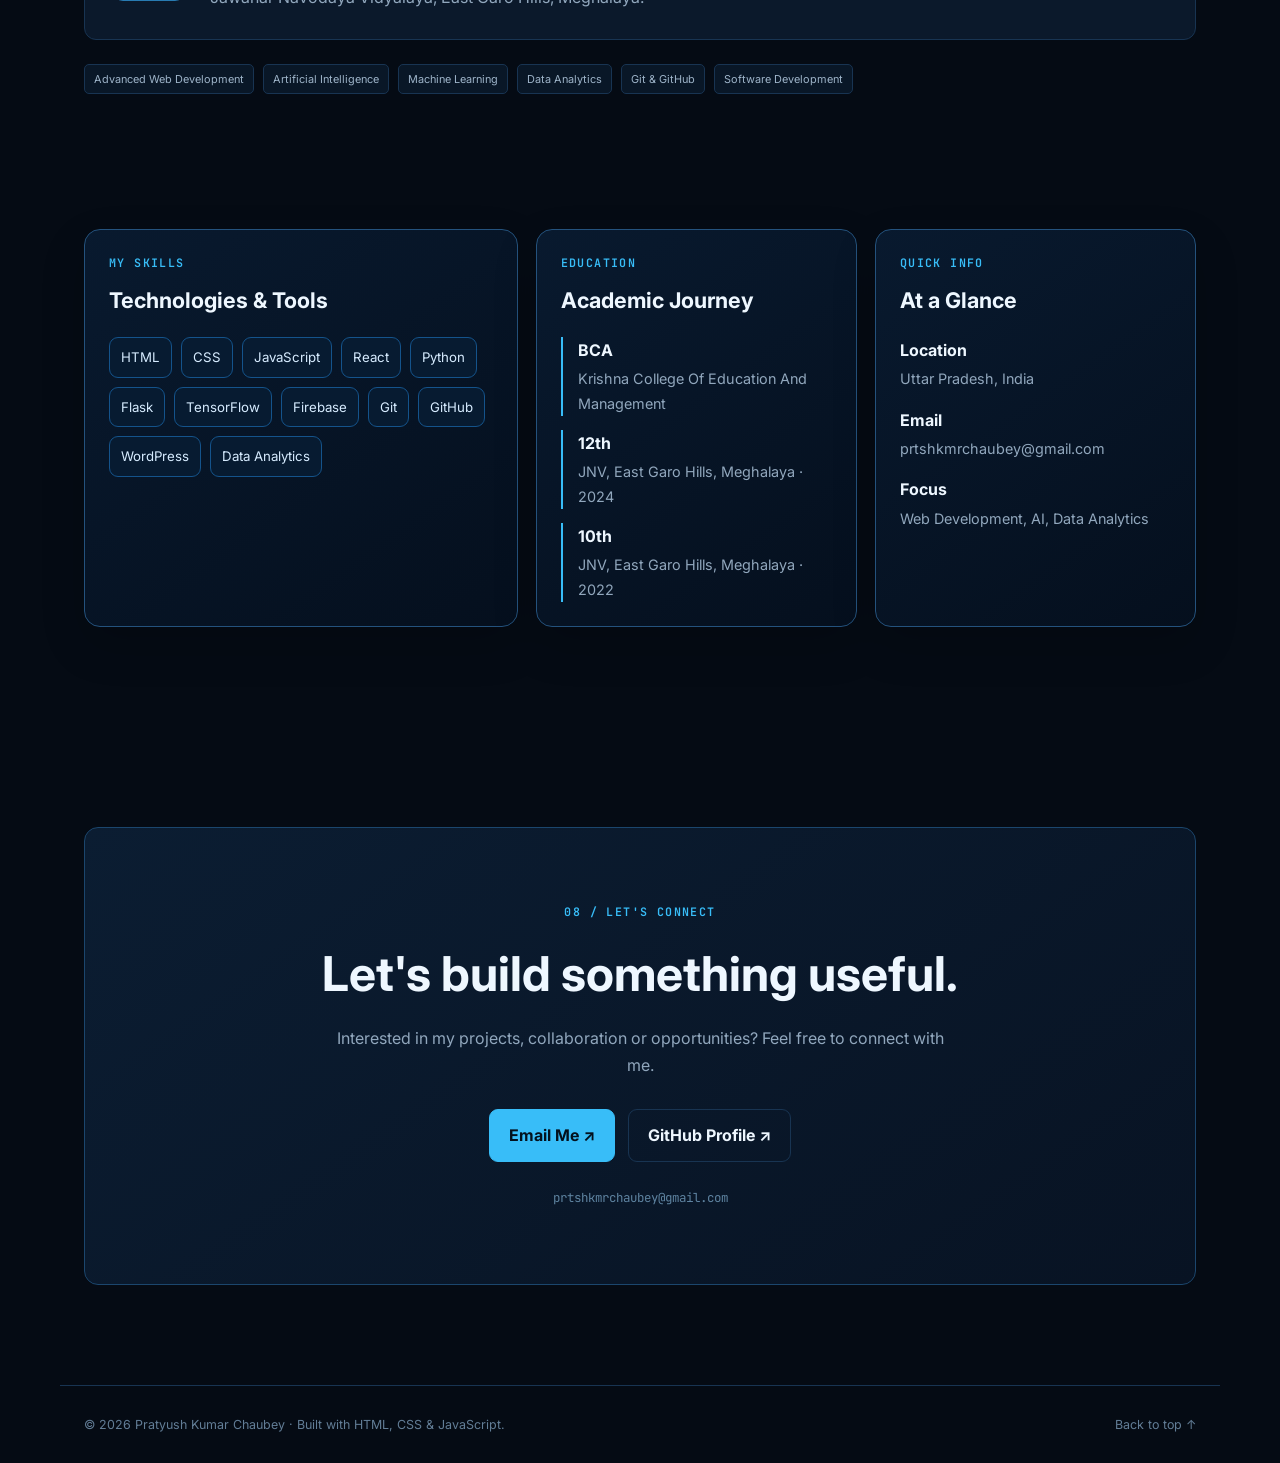
==== commit ef0835c8: "Update current portfolio status details" ====
--- a/index.html
+++ b/index.html
@@ -21,7 +21,7 @@
   <main>
     <section id="home" class="hero simple-hero">
   <div class="hero-visual">
-    <div class="profile-ring"><div class="profile-core profile-photo"><img src="WhatsApp Image 2026-10-08 at 8.38.26 PM.jpeg" alt="Pratyush Kumar Chaubey"></div><div class="current-status"><span class="status-dot"></span><div><small>CURRENTLY</small><strong>BCA · 5th Semester</strong><em>Currently building projects in Web Development</em></div></div></div>
+    <div class="profile-ring"><div class="profile-core profile-photo"><img src="WhatsApp Image 2026-10-08 at 8.38.26 PM.jpeg" alt="Pratyush Kumar Chaubey"></div><div class="current-status"><div class="status-heading">CURRENTLY</div><div class="status-line"><span class="status-icon">🎓</span><strong>BCA</strong><span>· 5th Semester</span></div><div class="status-line"><span class="status-icon">⚙️</span><strong>Building</strong><span>DataMiner + Project Raasta</span></div><div class="status-line"><span class="status-icon">🧪</span><strong>Learning</strong><span>Backend, automation & better UI</span></div><div class="status-line"><span class="status-icon">📍</span><strong>Based in</strong><span>Lucknow, India</span></div></div></div>
     <div class="hero-tech tech-1">REACT</div><div class="hero-tech tech-2">PYTHON</div><div class="hero-tech tech-3">AI</div>
   </div>
   <div class="hero-content">
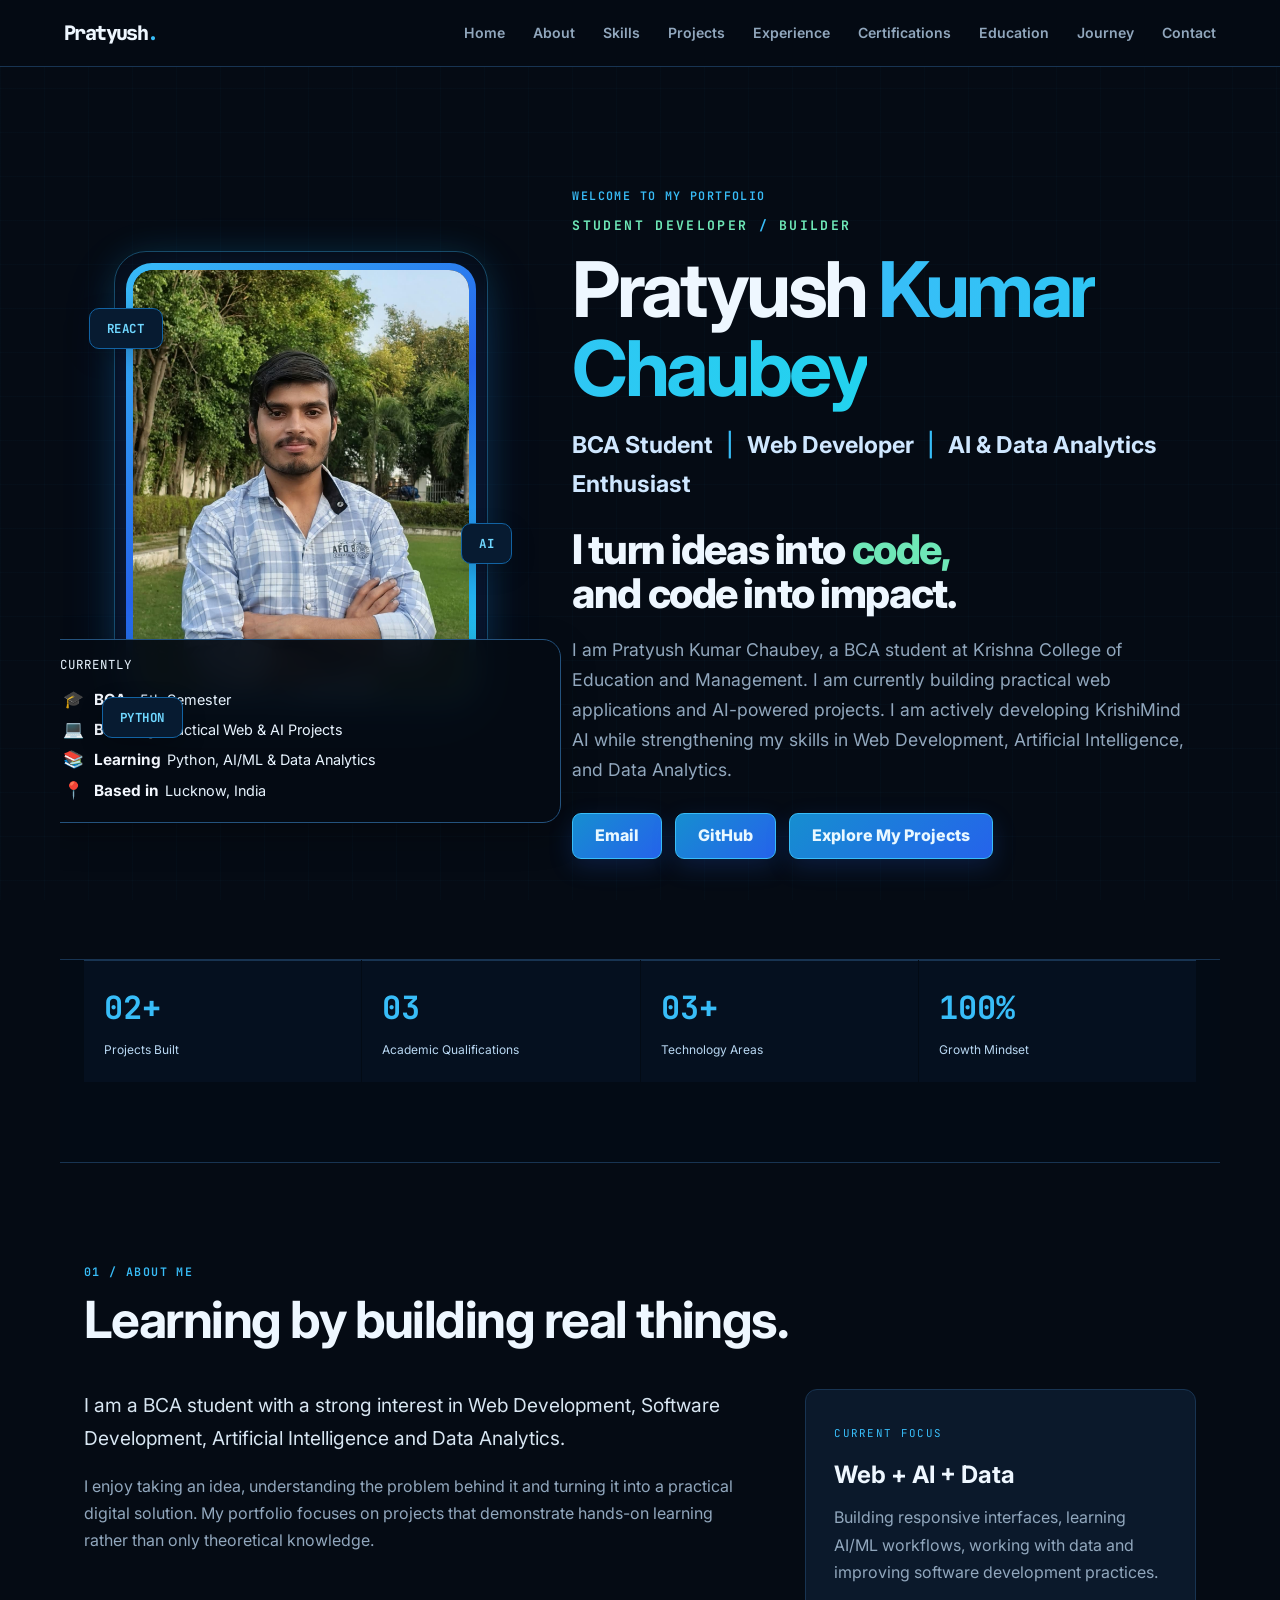
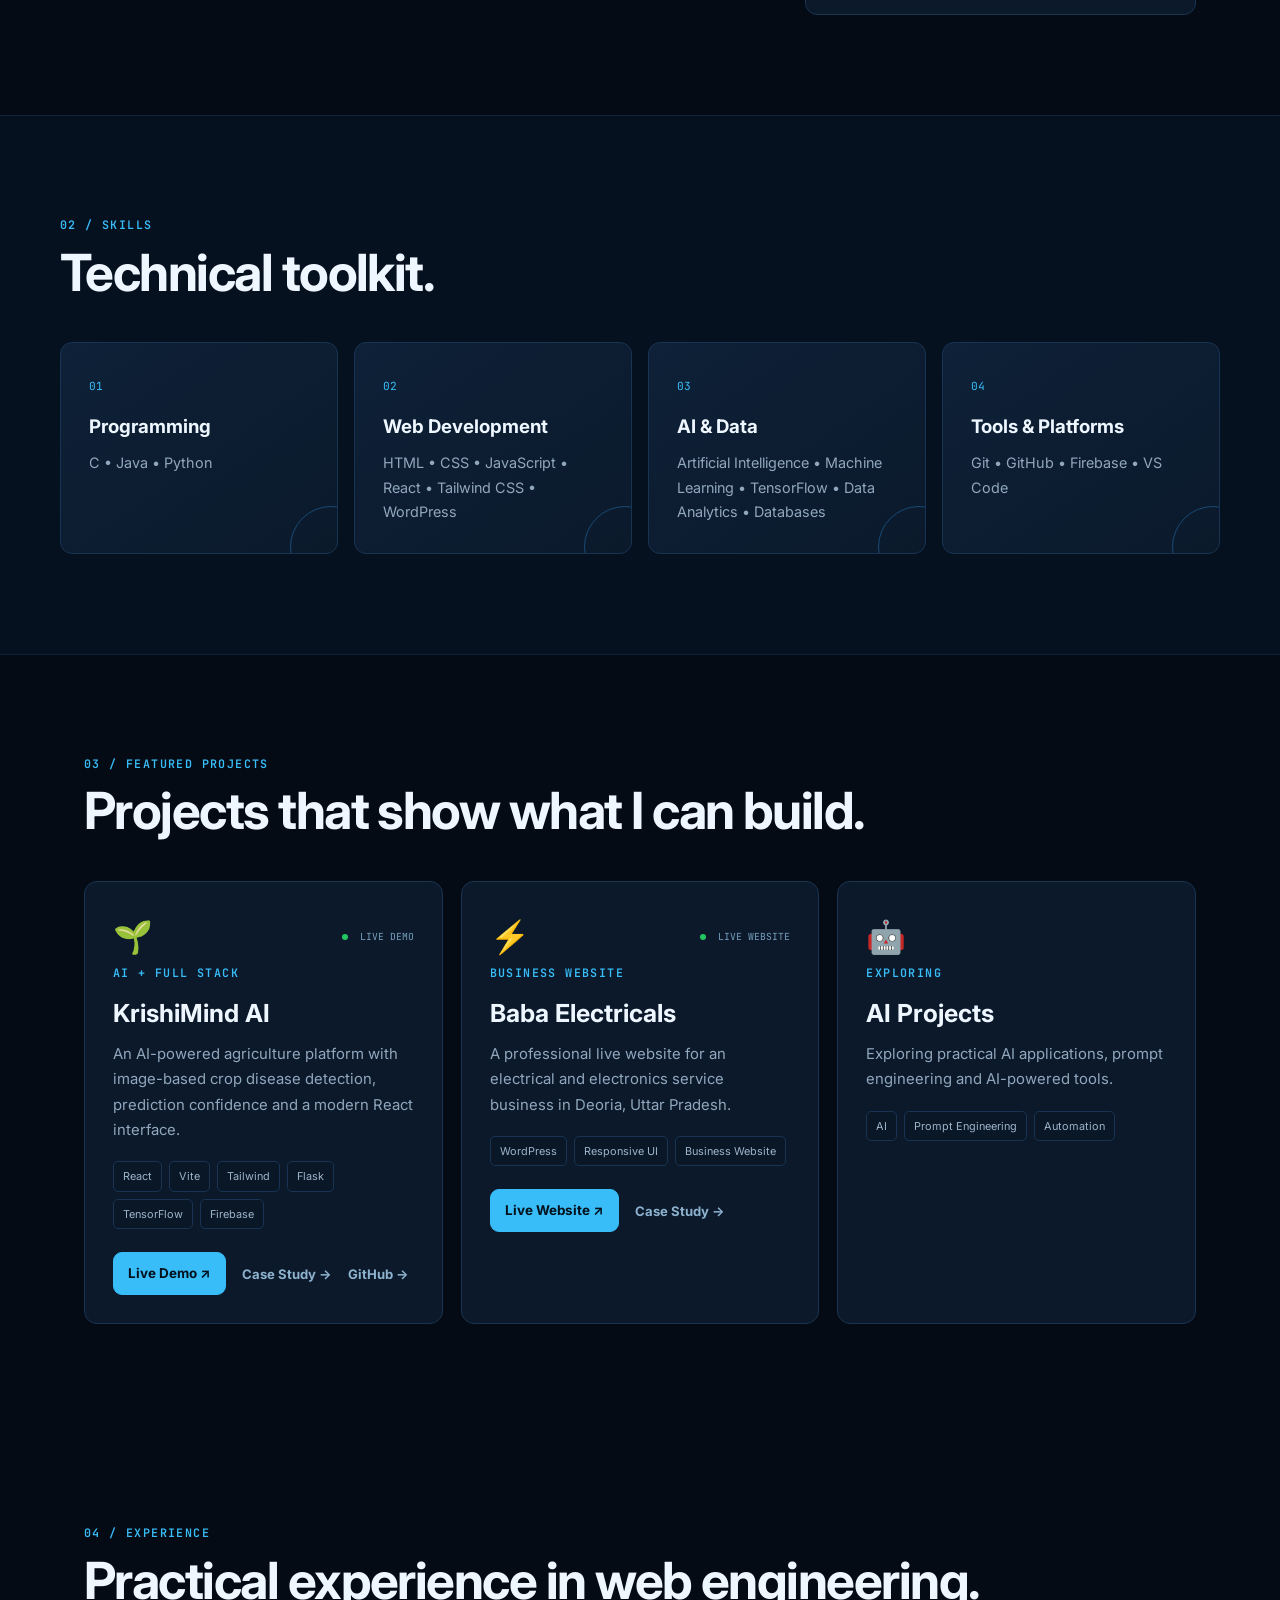
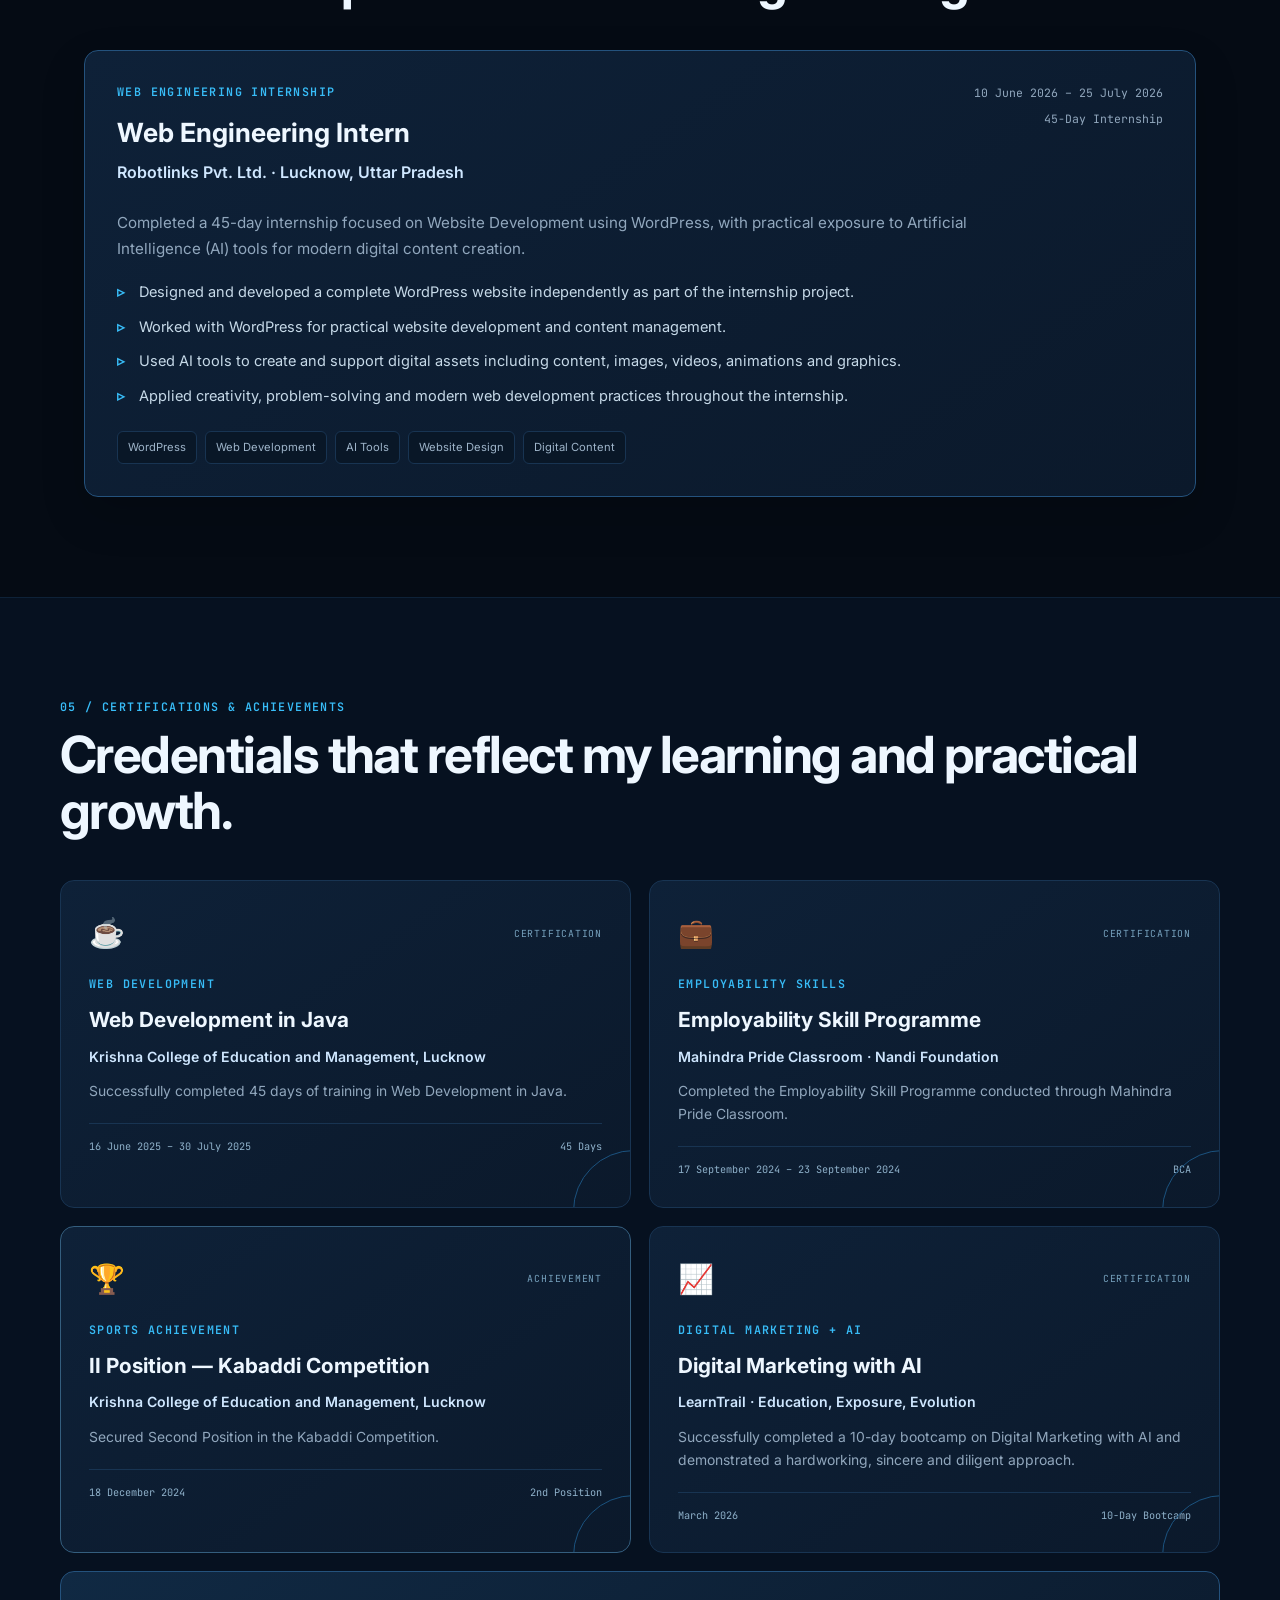
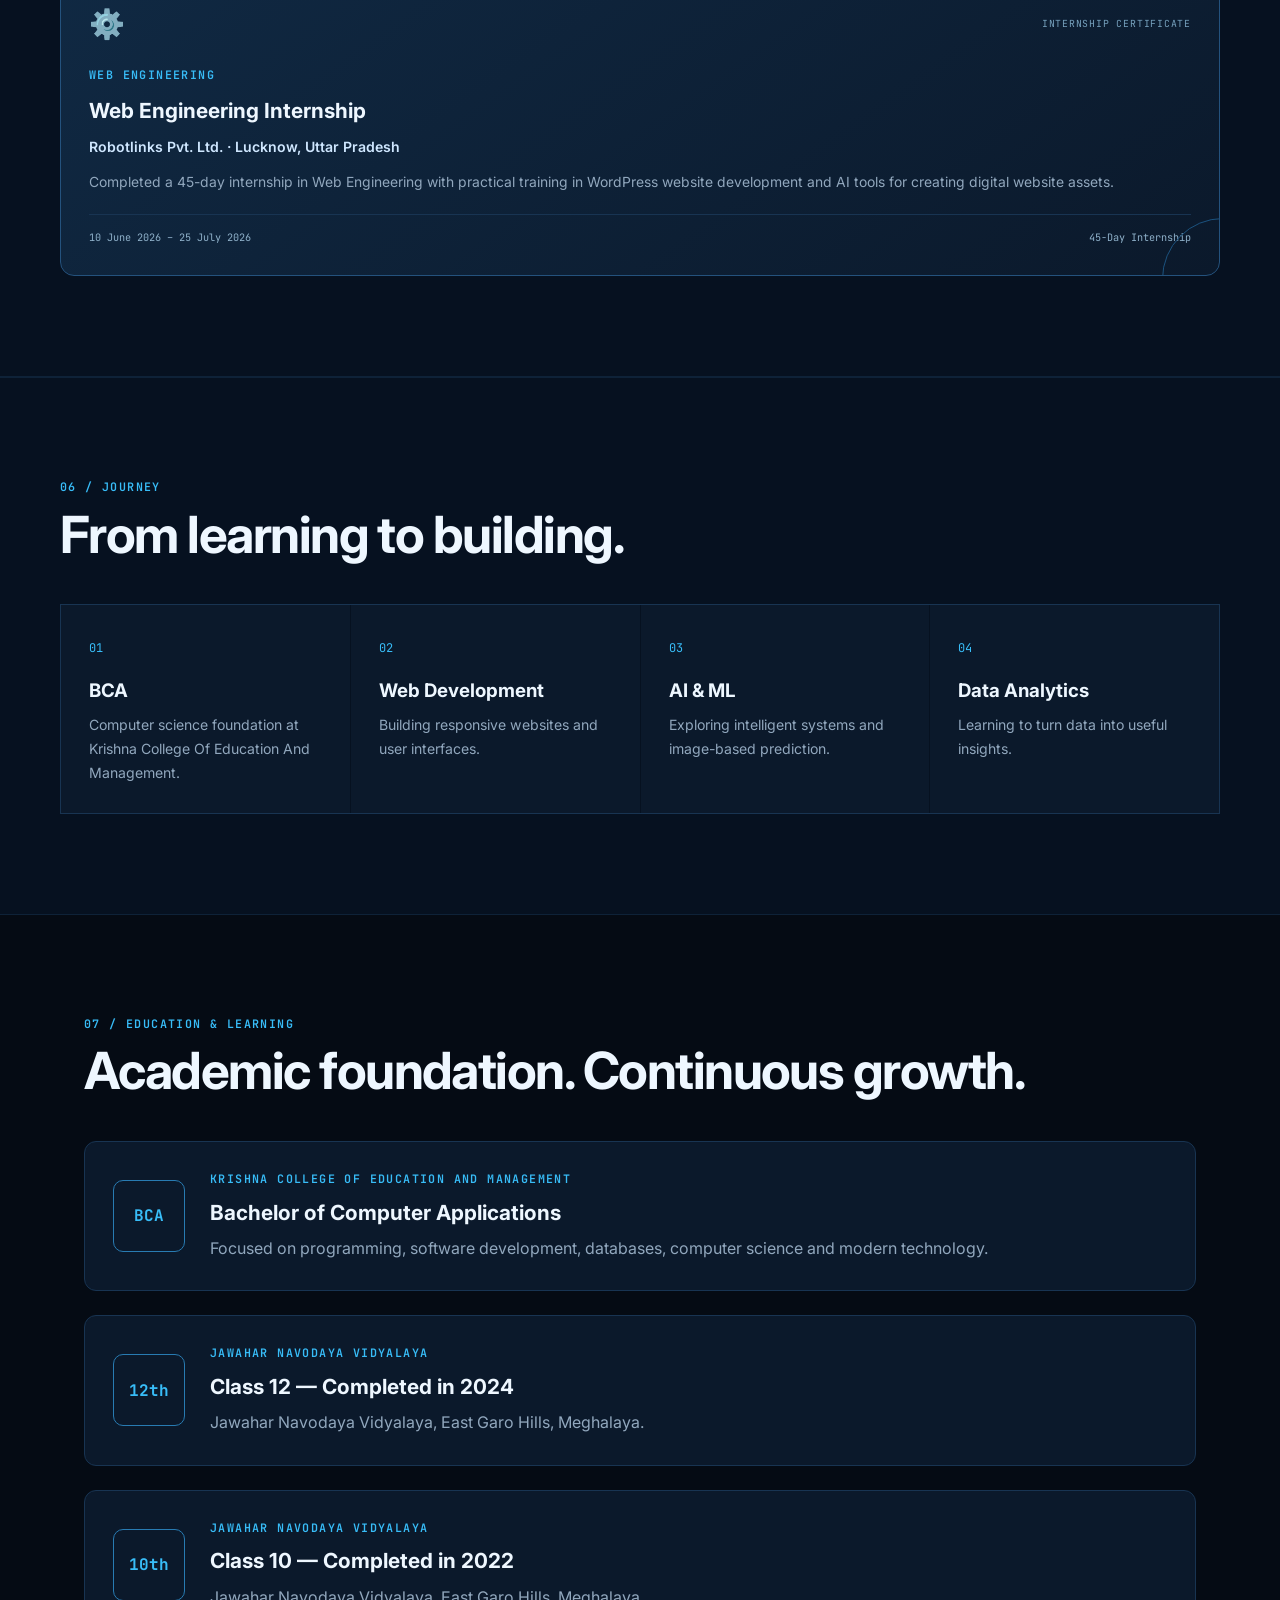
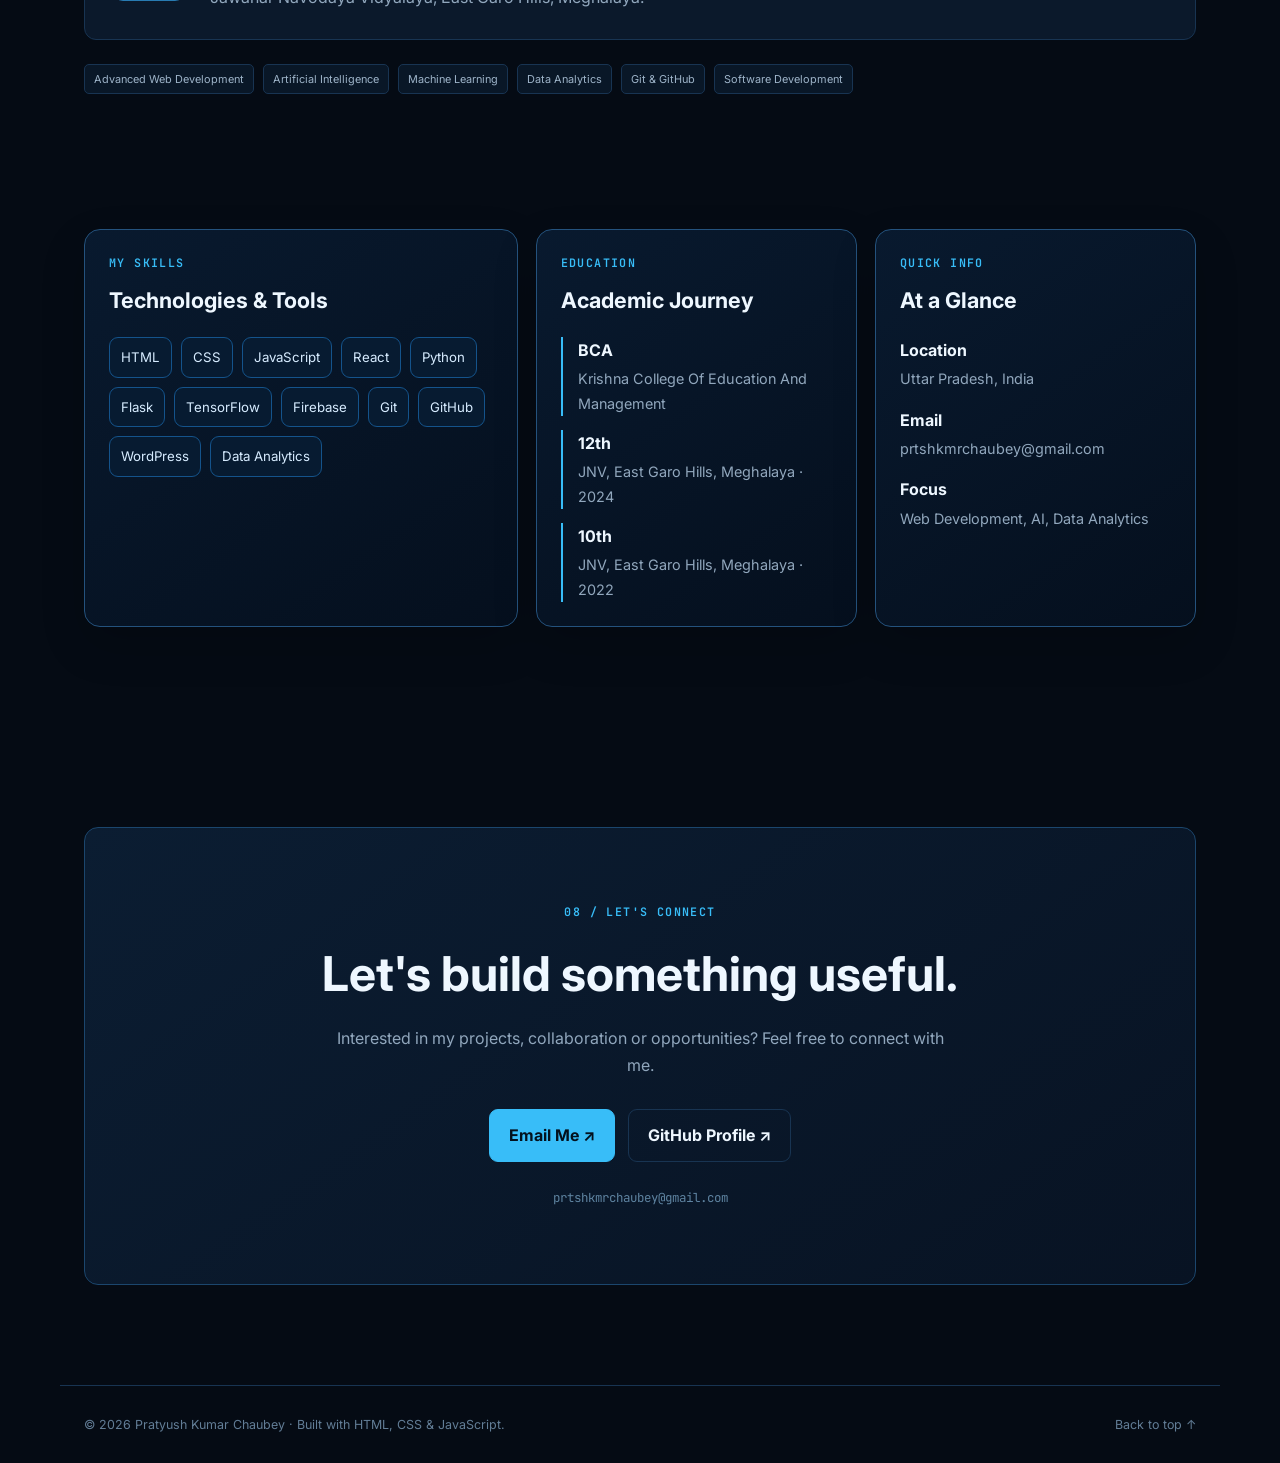
==== commit 8652f31a: "Refine current portfolio status details" ====
--- a/index.html
+++ b/index.html
@@ -21,7 +21,7 @@
   <main>
     <section id="home" class="hero simple-hero">
   <div class="hero-visual">
-    <div class="profile-ring"><div class="profile-core profile-photo"><img src="WhatsApp Image 2026-10-08 at 8.38.26 PM.jpeg" alt="Pratyush Kumar Chaubey"></div><div class="current-status"><div class="status-heading">CURRENTLY</div><div class="status-line"><span class="status-icon">🎓</span><strong>BCA</strong><span>· 5th Semester</span></div><div class="status-line"><span class="status-icon">⚙️</span><strong>Building</strong><span>DataMiner + Project Raasta</span></div><div class="status-line"><span class="status-icon">🧪</span><strong>Learning</strong><span>Backend, automation & better UI</span></div><div class="status-line"><span class="status-icon">📍</span><strong>Based in</strong><span>Lucknow, India</span></div></div></div>
+    <div class="profile-ring"><div class="profile-core profile-photo"><img src="WhatsApp Image 2026-10-08 at 8.38.26 PM.jpeg" alt="Pratyush Kumar Chaubey"></div><div class="current-status"><div class="status-heading">CURRENTLY</div><div class="status-line"><span class="status-icon">🎓</span><strong>BCA</strong><span>· 5th Semester</span></div><div class="status-line"><span class="status-icon">💻</span><strong>Building</strong><span>Practical Web & AI Projects</span></div><div class="status-line"><span class="status-icon">📚</span><strong>Learning</strong><span>Python, AI/ML & Data Analytics</span></div><div class="status-line"><span class="status-icon">📍</span><strong>Based in</strong><span>Lucknow, India</span></div></div></div>
     <div class="hero-tech tech-1">REACT</div><div class="hero-tech tech-2">PYTHON</div><div class="hero-tech tech-3">AI</div>
   </div>
   <div class="hero-content">
--- a/style.css
+++ b/style.css
@@ -132,17 +132,20 @@
 .builder-statement{font-size:clamp(1.7rem,3.2vw,2.8rem);line-height:1.08;letter-spacing:-.035em;margin:8px 0 20px;font-weight:800;color:var(--text)}
 .builder-statement span{color:#6ee7b7}
 .profile-ring{overflow:visible}
-.current-status{position:absolute;left:50%;bottom:-86px;transform:translateX(-50%);width:min(420px,92vw);display:flex;align-items:center;gap:12px;padding:13px 18px;border:1px solid var(--border2);border-radius:999px;background:rgba(5,11,20,.94);backdrop-filter:blur(12px);box-shadow:0 12px 35px rgba(0,0,0,.28);z-index:5;text-align:left}
-.status-dot{width:10px;height:10px;flex:0 0 10px;border-radius:50%;background:#6ee7b7;box-shadow:0 0 14px rgba(110,231,183,.7)}
-.current-status small{display:block;font-family:"JetBrains Mono";font-size:.58rem;letter-spacing:.14em;color:#6ee7b7}
-.current-status strong{display:block;font-size:.82rem;color:#e8f4ff;line-height:1.25}
-.current-status em{display:block;font-style:normal;font-size:.67rem;color:var(--muted);line-height:1.35;margin-top:2px}
+.current-status{position:absolute;left:50%;bottom:-120px;transform:translateX(-50%);width:min(520px,92vw);padding:14px 18px;border:1px solid var(--border2);border-radius:18px;background:rgba(5,11,20,.94);backdrop-filter:blur(12px);box-shadow:0 12px 35px rgba(0,0,0,.28);z-index:5;text-align:left}
+.status-heading{font-family:"JetBrains Mono",monospace;font-size:.78rem;letter-spacing:.08em;color:#e8f4ff;margin-bottom:12px}
+.status-line{display:flex;align-items:baseline;gap:6px;font-size:.9rem;line-height:1.5;color:#e8f4ff;margin:5px 0}
+.status-line .status-icon{width:28px;flex:0 0 28px;font-size:1.05rem;text-align:center}
+.status-line strong{font-size:.96rem;color:#f4f8ff}
+.status-line span:last-child{color:#e8f4ff}
+.status-line strong + span{color:#e8f4ff}
+.status-dot{display:none}
+.current-status small,.current-status em{display:none}
 .simple-hero .hero-visual{padding-bottom:45px}
-@media(max-width:900px){.current-status{bottom:-78px}.builder-statement{margin-top:5px}}
-@media(max-width:650px){.current-status{bottom:-80px}.hero-identity{font-size:.68rem;letter-spacing:.11em}.builder-statement{font-size:2rem}.current-status{bottom:-82px;width:calc(100vw - 40px);border-radius:16px;padding:11px 14px}.current-status strong{font-size:.76rem}.current-status em{font-size:.62rem}.simple-hero .hero-visual{padding-bottom:55px}}
+@media(max-width:900px){.current-status{bottom:-110px}.builder-statement{margin-top:5px}}
+@media(max-width:650px){.current-status{bottom:-105px}.hero-identity{font-size:.68rem;letter-spacing:.11em}.builder-statement{font-size:2rem}.current-status{width:calc(100vw - 40px);border-radius:16px;padding:12px 14px}.status-line{font-size:.78rem;gap:4px}.status-line .status-icon{width:24px;flex-basis:24px;font-size:.95rem}.status-line strong{font-size:.82rem}.simple-hero .hero-visual{padding-bottom:75px}}
 
 /* Extra spacing below profile image */
-.current-status{bottom:-120px}
 .simple-hero .hero-visual{padding-bottom:80px}
-@media(max-width:900px){.current-status{bottom:-110px}.simple-hero .hero-visual{padding-bottom:75px}}
-@media(max-width:650px){.current-status{bottom:-105px}.simple-hero .hero-visual{padding-bottom:75px}}
+@media(max-width:900px){.simple-hero .hero-visual{padding-bottom:75px}}
+@media(max-width:650px){.simple-hero .hero-visual{padding-bottom:75px}}
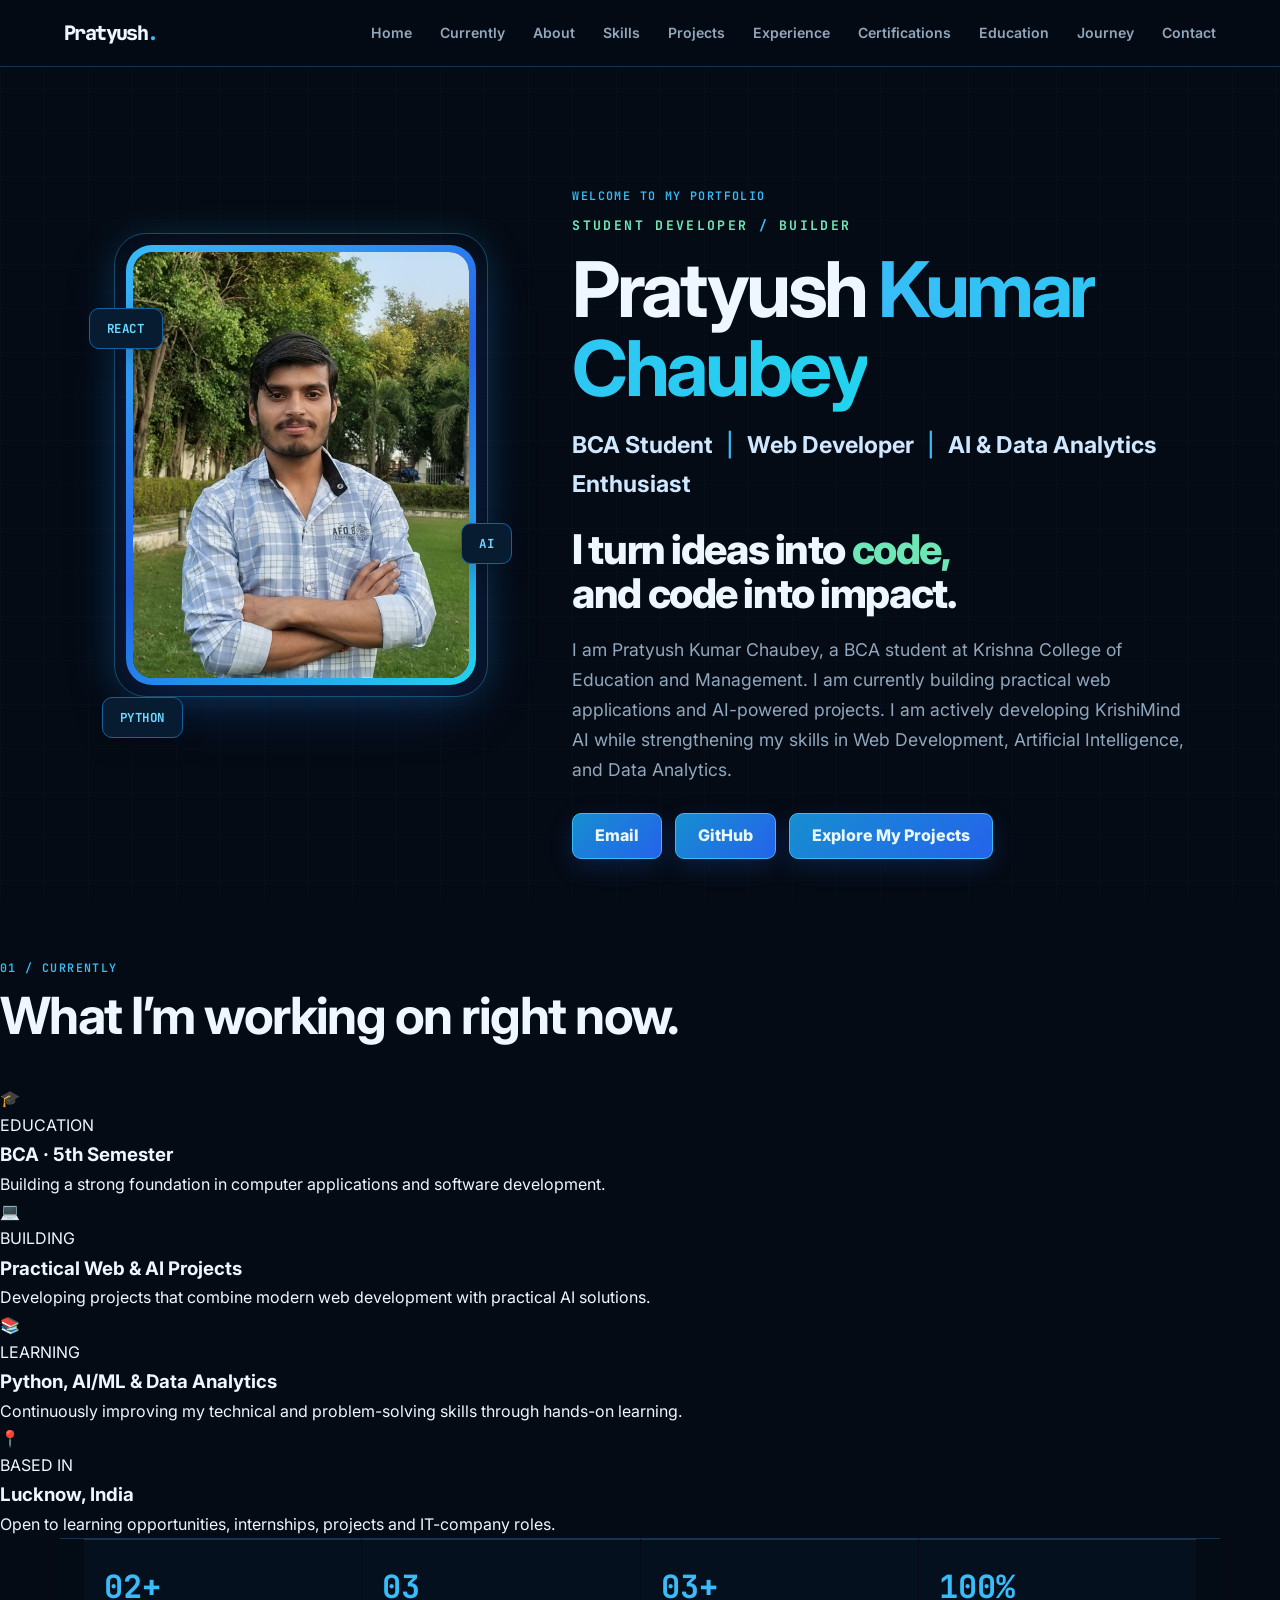
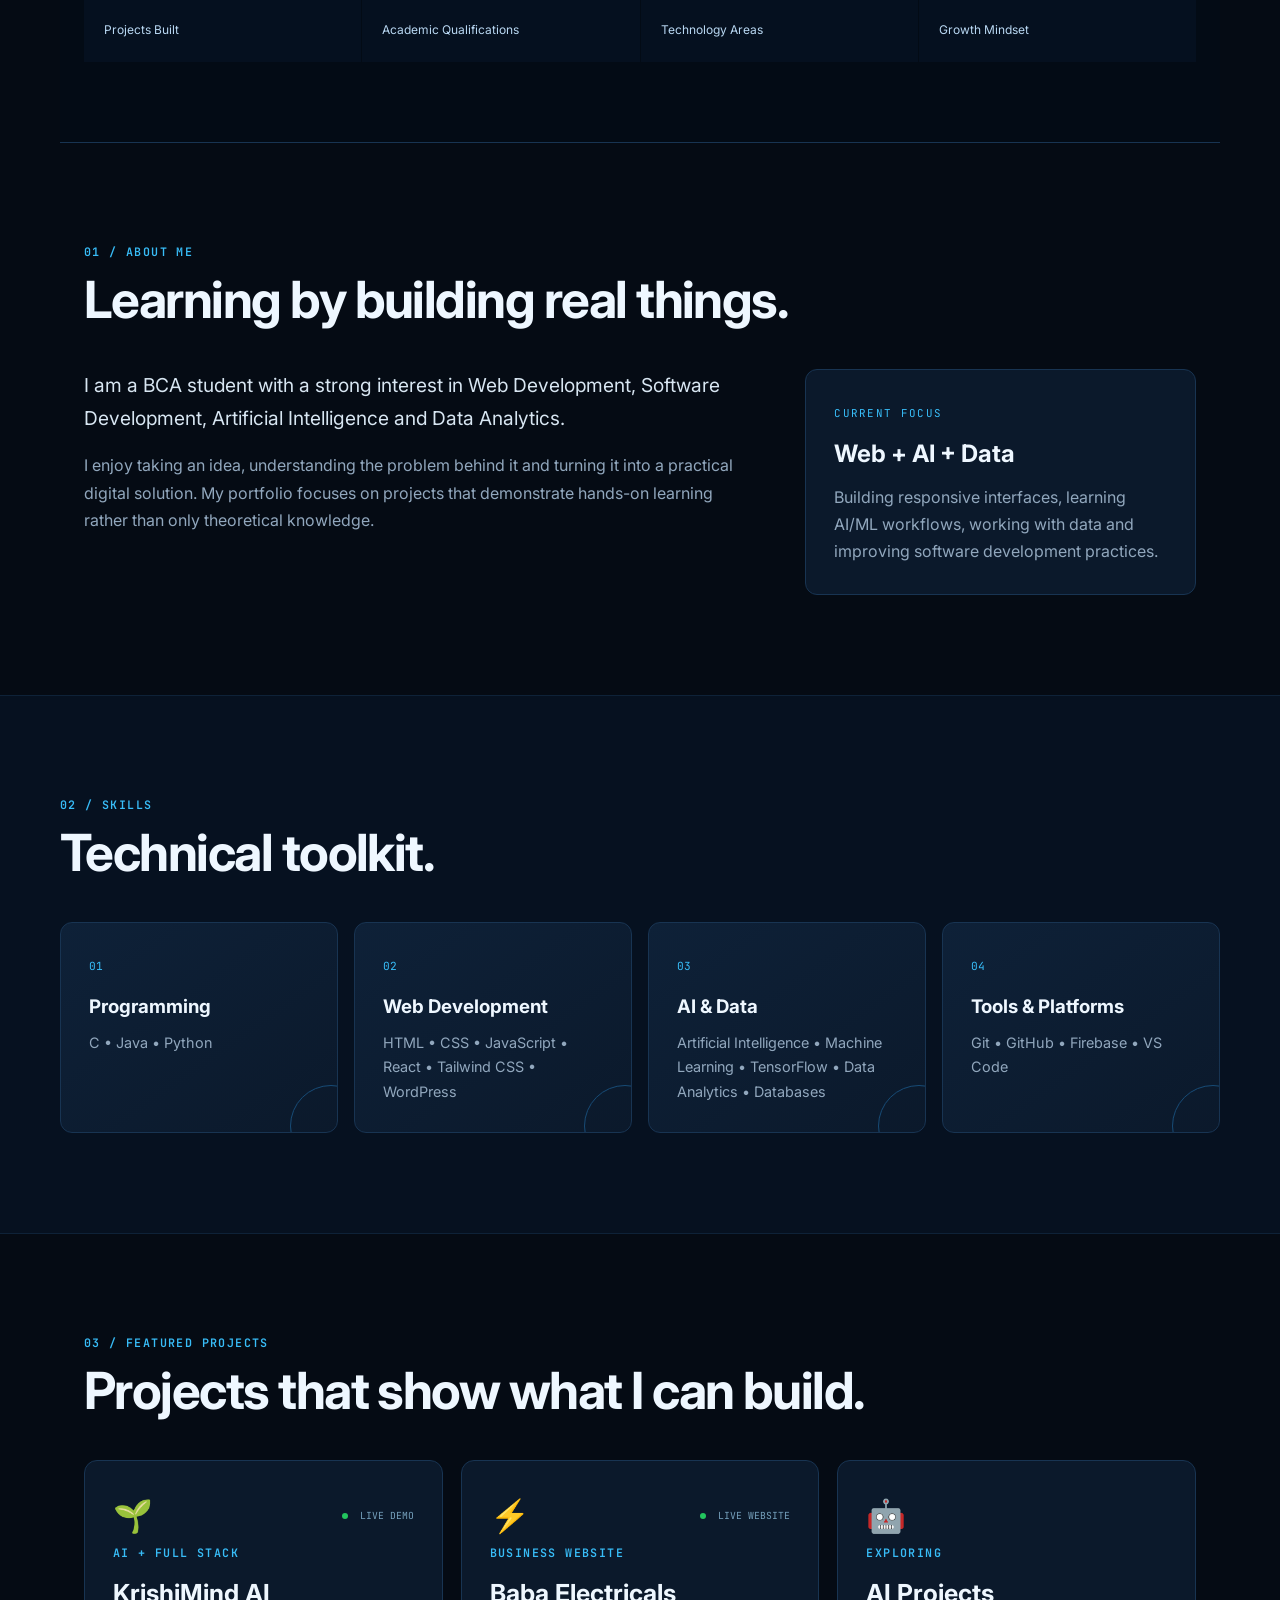
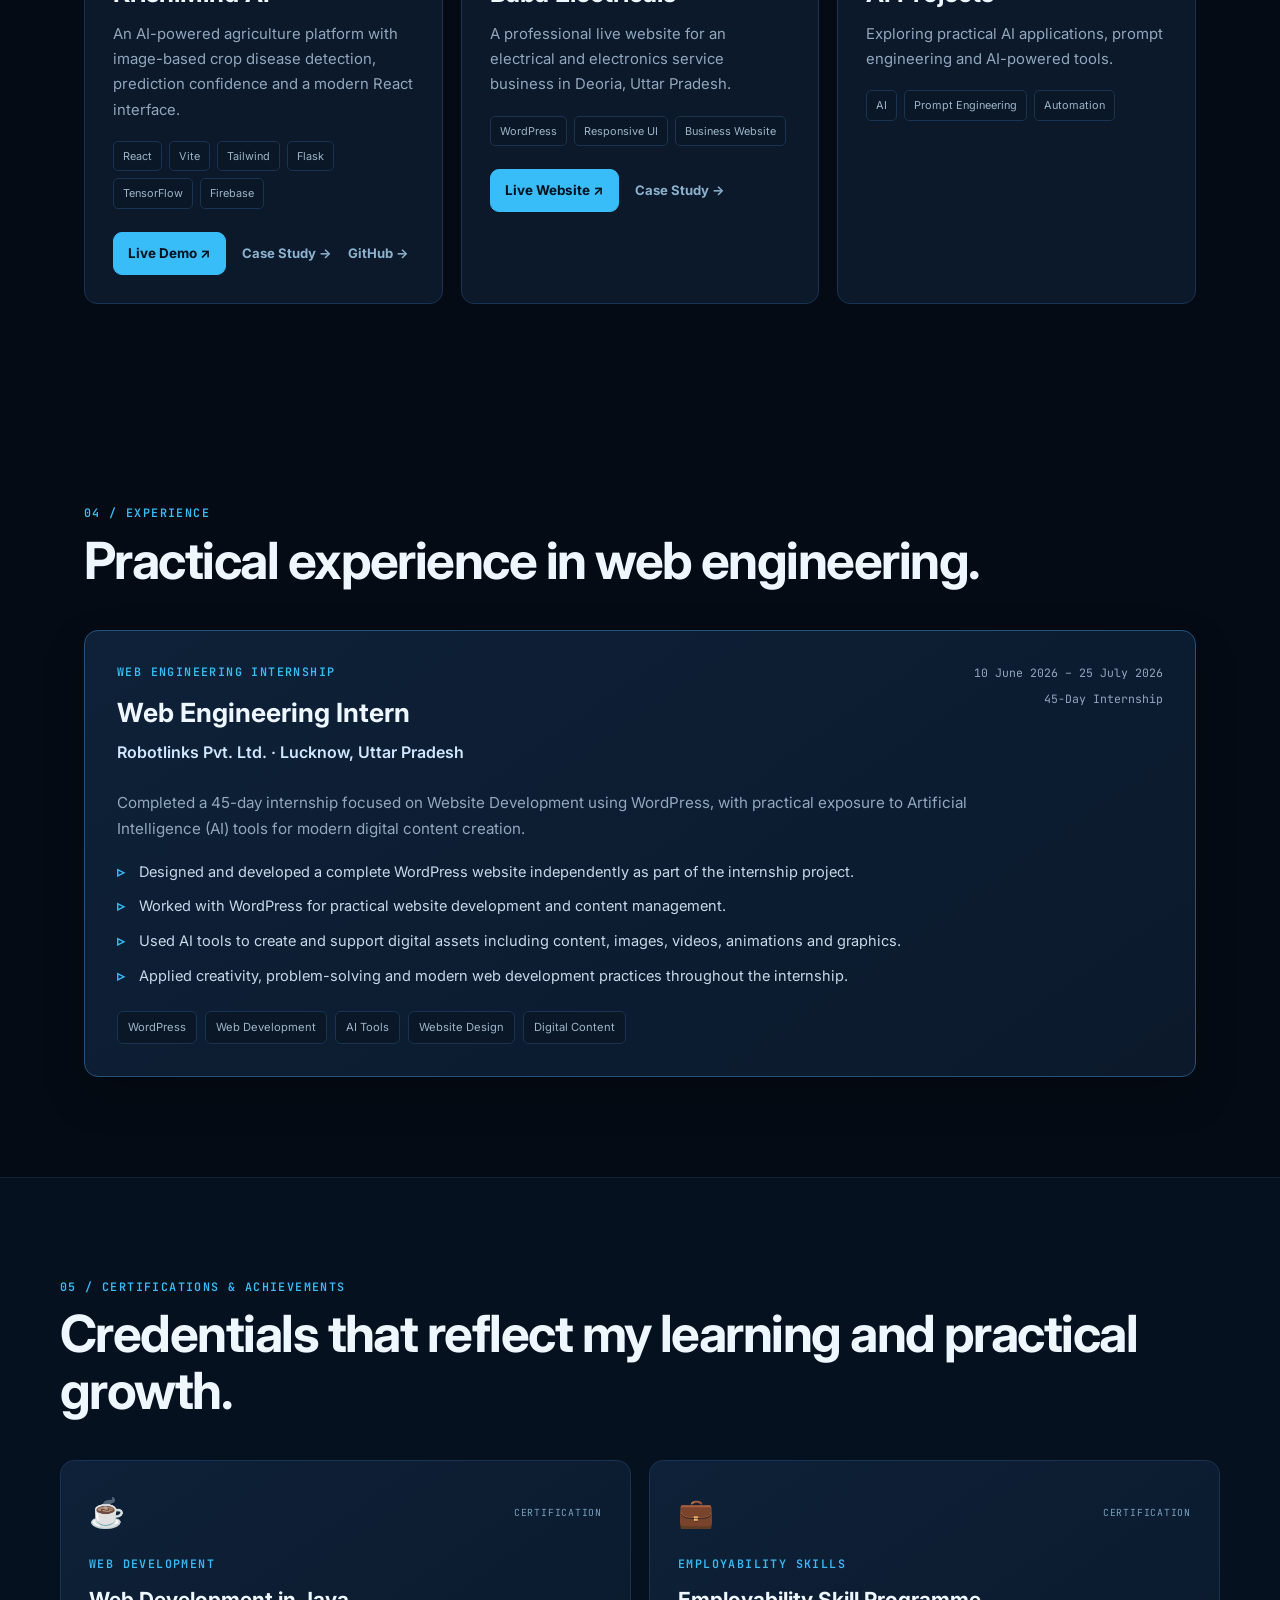
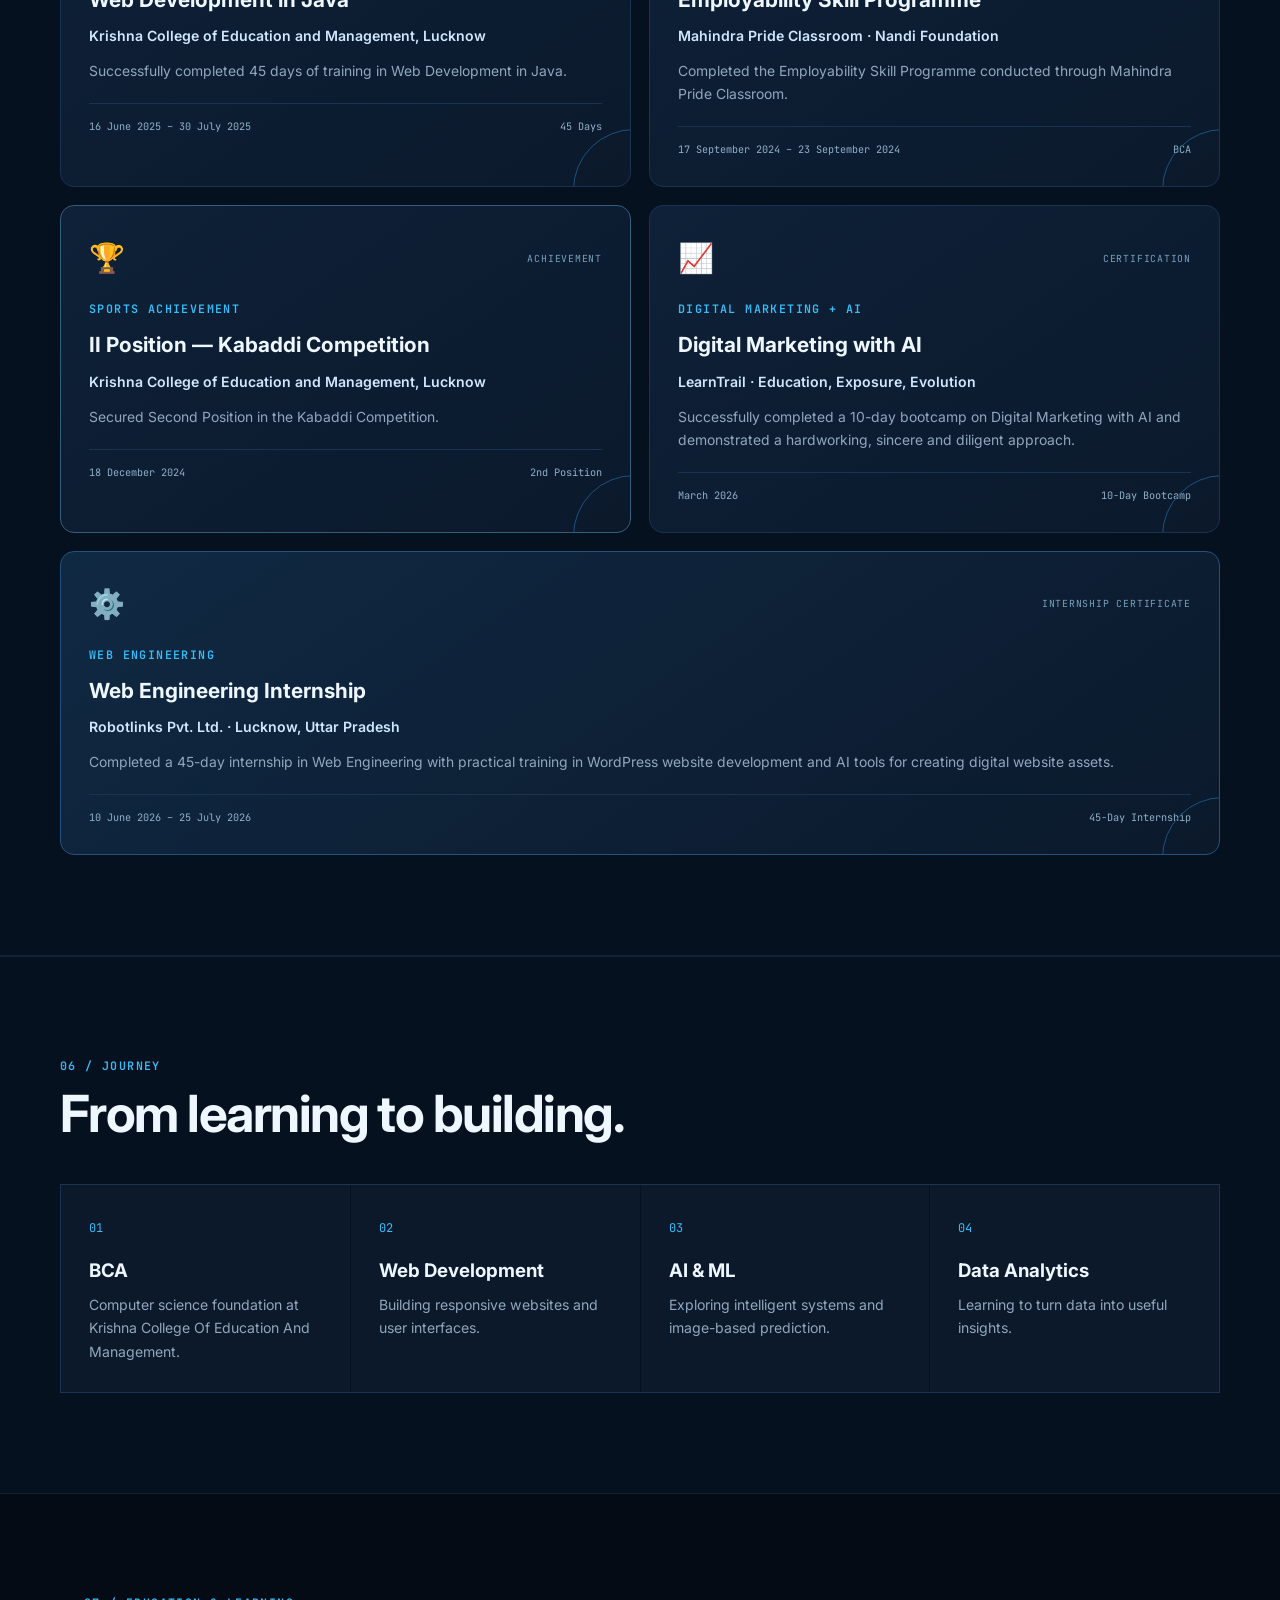
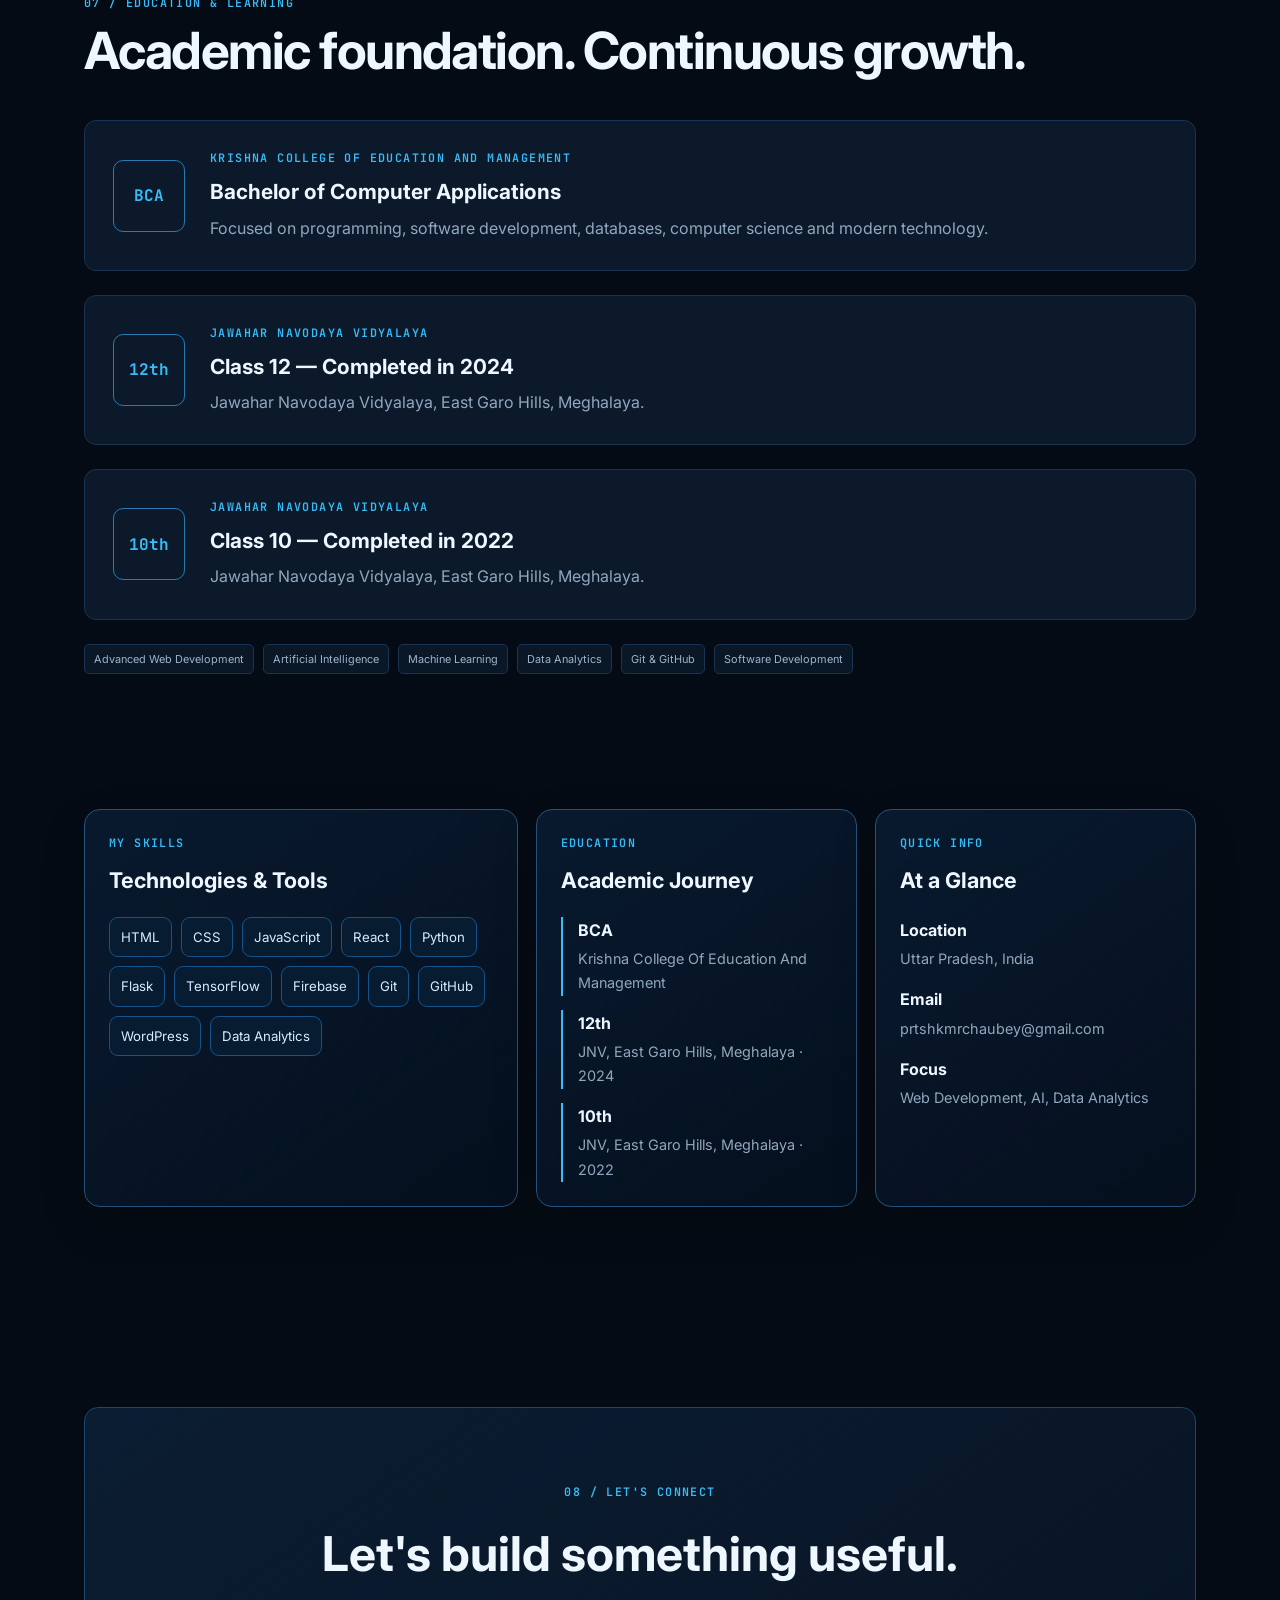
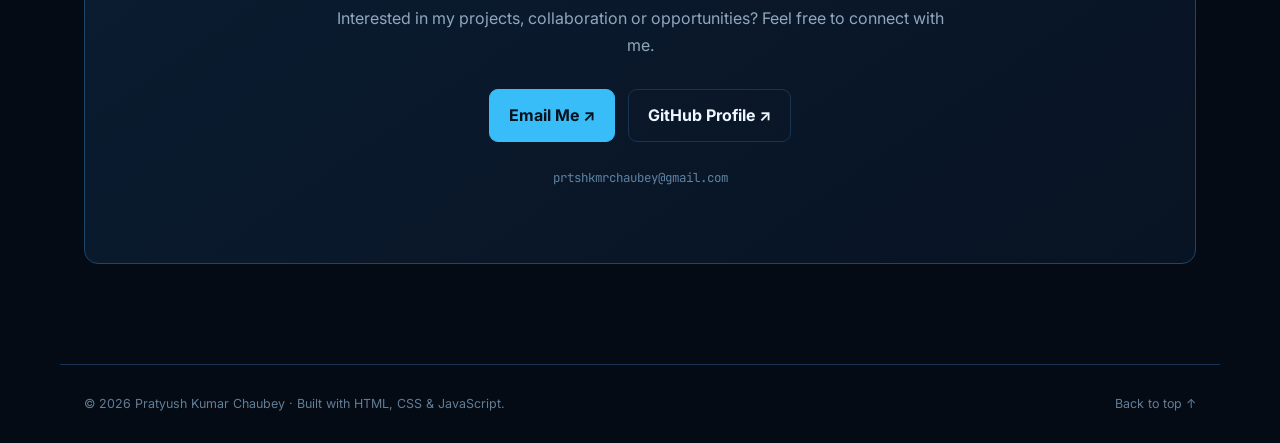
==== commit cb576a06: "Move Currently into standalone section" ====
--- a/index.html
+++ b/index.html
@@ -14,14 +14,14 @@
   <a class="logo" href="#home" aria-label="Pratyush home">Pratyush<span>.</span></a>
   <button class="menu-toggle" type="button" aria-label="Open navigation" aria-expanded="false">☰</button>
   <nav id="site-nav">
-    <a href="#home">Home</a><a href="#about">About</a><a href="#skills">Skills</a><a href="#projects">Projects</a><a href="#experience">Experience</a><a href="#credentials">Certifications</a><a href="#education">Education</a><a href="#journey">Journey</a><a href="#contact">Contact</a>
+    <a href="#home">Home</a><a href="#currently">Currently</a><a href="#about">About</a><a href="#skills">Skills</a><a href="#projects">Projects</a><a href="#experience">Experience</a><a href="#credentials">Certifications</a><a href="#education">Education</a><a href="#journey">Journey</a><a href="#contact">Contact</a>
   </nav>
 </header>
 
   <main>
     <section id="home" class="hero simple-hero">
   <div class="hero-visual">
-    <div class="profile-ring"><div class="profile-core profile-photo"><img src="WhatsApp Image 2026-10-08 at 8.38.26 PM.jpeg" alt="Pratyush Kumar Chaubey"></div><div class="current-status"><div class="status-heading">CURRENTLY</div><div class="status-line"><span class="status-icon">🎓</span><strong>BCA</strong><span>· 5th Semester</span></div><div class="status-line"><span class="status-icon">💻</span><strong>Building</strong><span>Practical Web & AI Projects</span></div><div class="status-line"><span class="status-icon">📚</span><strong>Learning</strong><span>Python, AI/ML & Data Analytics</span></div><div class="status-line"><span class="status-icon">📍</span><strong>Based in</strong><span>Lucknow, India</span></div></div></div>
+    <div class="profile-ring"><div class="profile-core profile-photo"><img src="WhatsApp Image 2026-10-08 at 8.38.26 PM.jpeg" alt="Pratyush Kumar Chaubey"></div></div>
     <div class="hero-tech tech-1">REACT</div><div class="hero-tech tech-2">PYTHON</div><div class="hero-tech tech-3">AI</div>
   </div>
   <div class="hero-content">
@@ -38,6 +38,20 @@
     </div>
   </div>
 </section>
+<section id="currently" class="currently-section">
+  <div class="currently-inner">
+    <div class="section-heading">
+      <p class="eyebrow">01 / Currently</p>
+      <h2>What I’m working on right now.</h2>
+    </div>
+    <div class="currently-grid">
+      <article class="currently-card"><span class="currently-icon">🎓</span><div><p class="currently-label">EDUCATION</p><h3>BCA · 5th Semester</h3><p>Building a strong foundation in computer applications and software development.</p></div></article>
+      <article class="currently-card"><span class="currently-icon">💻</span><div><p class="currently-label">BUILDING</p><h3>Practical Web & AI Projects</h3><p>Developing projects that combine modern web development with practical AI solutions.</p></div></article>
+      <article class="currently-card"><span class="currently-icon">📚</span><div><p class="currently-label">LEARNING</p><h3>Python, AI/ML & Data Analytics</h3><p>Continuously improving my technical and problem-solving skills through hands-on learning.</p></div></article>
+      <article class="currently-card"><span class="currently-icon">📍</span><div><p class="currently-label">BASED IN</p><h3>Lucknow, India</h3><p>Open to learning opportunities, internships, projects and IT-company roles.</p></div></article>
+    </div>
+  </div>
+</section>
 <section class="stats-bar">
   <div><strong>02+</strong><span>Projects Built</span></div>
   <div><strong>03</strong><span>Academic Qualifications</span></div>
--- a/style.css
+++ b/style.css
@@ -85,7 +85,7 @@
 .hero-btn{display:inline-flex;align-items:center;justify-content:center;min-height:46px;padding:0 22px;border-radius:9px;border:1px solid #38bdf8;background:linear-gradient(135deg,#168ed0,#2563eb);color:#e9f8ff;font-weight:800;box-shadow:0 8px 25px rgba(37,99,235,.2);transition:.2s}
 .hero-btn:hover{transform:translateY(-2px);box-shadow:0 12px 30px rgba(37,99,235,.32);color:white}
 @media(max-width:900px){.simple-hero{grid-template-columns:1fr;text-align:center;gap:25px}.simple-hero .hero-visual{min-height:370px;order:1}.simple-hero .hero-content{order:2}.simple-hero .hero-text{margin-left:auto;margin-right:auto}.hero-actions{justify-content:center}.tech-1{left:12%}.tech-2{left:16%}.tech-3{right:12%}}
-@media(max-width:520px){.profile-ring{width:245px;height:245px}.simple-hero .hero-visual{min-height:300px}.hero-tech{font-size:.68rem;padding:7px 11px}.tech-1{top:10px}.tech-2{bottom:10px}.tech-3{right:3%;top:45%}.hero-actions{flex-direction:column}.hero-btn{width:100%}}
+@media(max-width:520px){.profile-ring{width:245px;height:245px}.simple-hero .hero-visual{min-height:430px}.tech-2{display:none}.hero-tech{font-size:.68rem;padding:7px 11px}.tech-1{top:10px}.tech-2{bottom:10px}.tech-3{right:3%;top:45%}.hero-actions{flex-direction:column}.hero-btn{width:100%}}
 
 /* Final profile photo presentation */
 .simple-hero .hero-visual{min-height:500px}
@@ -132,9 +132,9 @@
 .builder-statement{font-size:clamp(1.7rem,3.2vw,2.8rem);line-height:1.08;letter-spacing:-.035em;margin:8px 0 20px;font-weight:800;color:var(--text)}
 .builder-statement span{color:#6ee7b7}
 .profile-ring{overflow:visible}
-.current-status{position:absolute;left:50%;bottom:-120px;transform:translateX(-50%);width:min(520px,92vw);padding:14px 18px;border:1px solid var(--border2);border-radius:18px;background:rgba(5,11,20,.94);backdrop-filter:blur(12px);box-shadow:0 12px 35px rgba(0,0,0,.28);z-index:5;text-align:left}
+.current-status{position:absolute;left:50%;bottom:-155px;transform:translateX(-50%);width:min(520px,92vw);padding:14px 18px;border:1px solid var(--border2);border-radius:18px;background:rgba(5,11,20,.94);backdrop-filter:blur(12px);box-shadow:0 12px 35px rgba(0,0,0,.28);z-index:5;text-align:left}
 .status-heading{font-family:"JetBrains Mono",monospace;font-size:.78rem;letter-spacing:.08em;color:#e8f4ff;margin-bottom:12px}
-.status-line{display:flex;align-items:baseline;gap:6px;font-size:.9rem;line-height:1.5;color:#e8f4ff;margin:5px 0}
+.status-line{display:grid;grid-template-columns:28px minmax(78px,max-content) minmax(0,1fr);align-items:baseline;gap:6px;font-size:.9rem;line-height:1.5;color:#e8f4ff;margin:5px 0}
 .status-line .status-icon{width:28px;flex:0 0 28px;font-size:1.05rem;text-align:center}
 .status-line strong{font-size:.96rem;color:#f4f8ff}
 .status-line span:last-child{color:#e8f4ff}
@@ -142,10 +142,10 @@
 .status-dot{display:none}
 .current-status small,.current-status em{display:none}
 .simple-hero .hero-visual{padding-bottom:45px}
-@media(max-width:900px){.current-status{bottom:-110px}.builder-statement{margin-top:5px}}
-@media(max-width:650px){.current-status{bottom:-105px}.hero-identity{font-size:.68rem;letter-spacing:.11em}.builder-statement{font-size:2rem}.current-status{width:calc(100vw - 40px);border-radius:16px;padding:12px 14px}.status-line{font-size:.78rem;gap:4px}.status-line .status-icon{width:24px;flex-basis:24px;font-size:.95rem}.status-line strong{font-size:.82rem}.simple-hero .hero-visual{padding-bottom:75px}}
+@media(max-width:900px){.current-status{bottom:-145px}.builder-statement{margin-top:5px}}
+@media(max-width:650px){.current-status{bottom:-140px}.hero-identity{font-size:.68rem;letter-spacing:.11em}.builder-statement{font-size:2rem}.current-status{width:calc(100vw - 40px);border-radius:16px;padding:12px 14px}.status-line{font-size:.78rem;gap:4px;grid-template-columns:24px 72px minmax(0,1fr)}.status-line .status-icon{width:24px;flex-basis:24px;font-size:.95rem}.status-line strong{font-size:.82rem}.simple-hero .hero-visual{padding-bottom:75px}}
 
 /* Extra spacing below profile image */
-.simple-hero .hero-visual{padding-bottom:80px}
-@media(max-width:900px){.simple-hero .hero-visual{padding-bottom:75px}}
-@media(max-width:650px){.simple-hero .hero-visual{padding-bottom:75px}}
+.simple-hero .hero-visual{padding-bottom:115px}
+@media(max-width:900px){.simple-hero .hero-visual{padding-bottom:105px}}
+@media(max-width:650px){.simple-hero .hero-visual{padding-bottom:135px}}
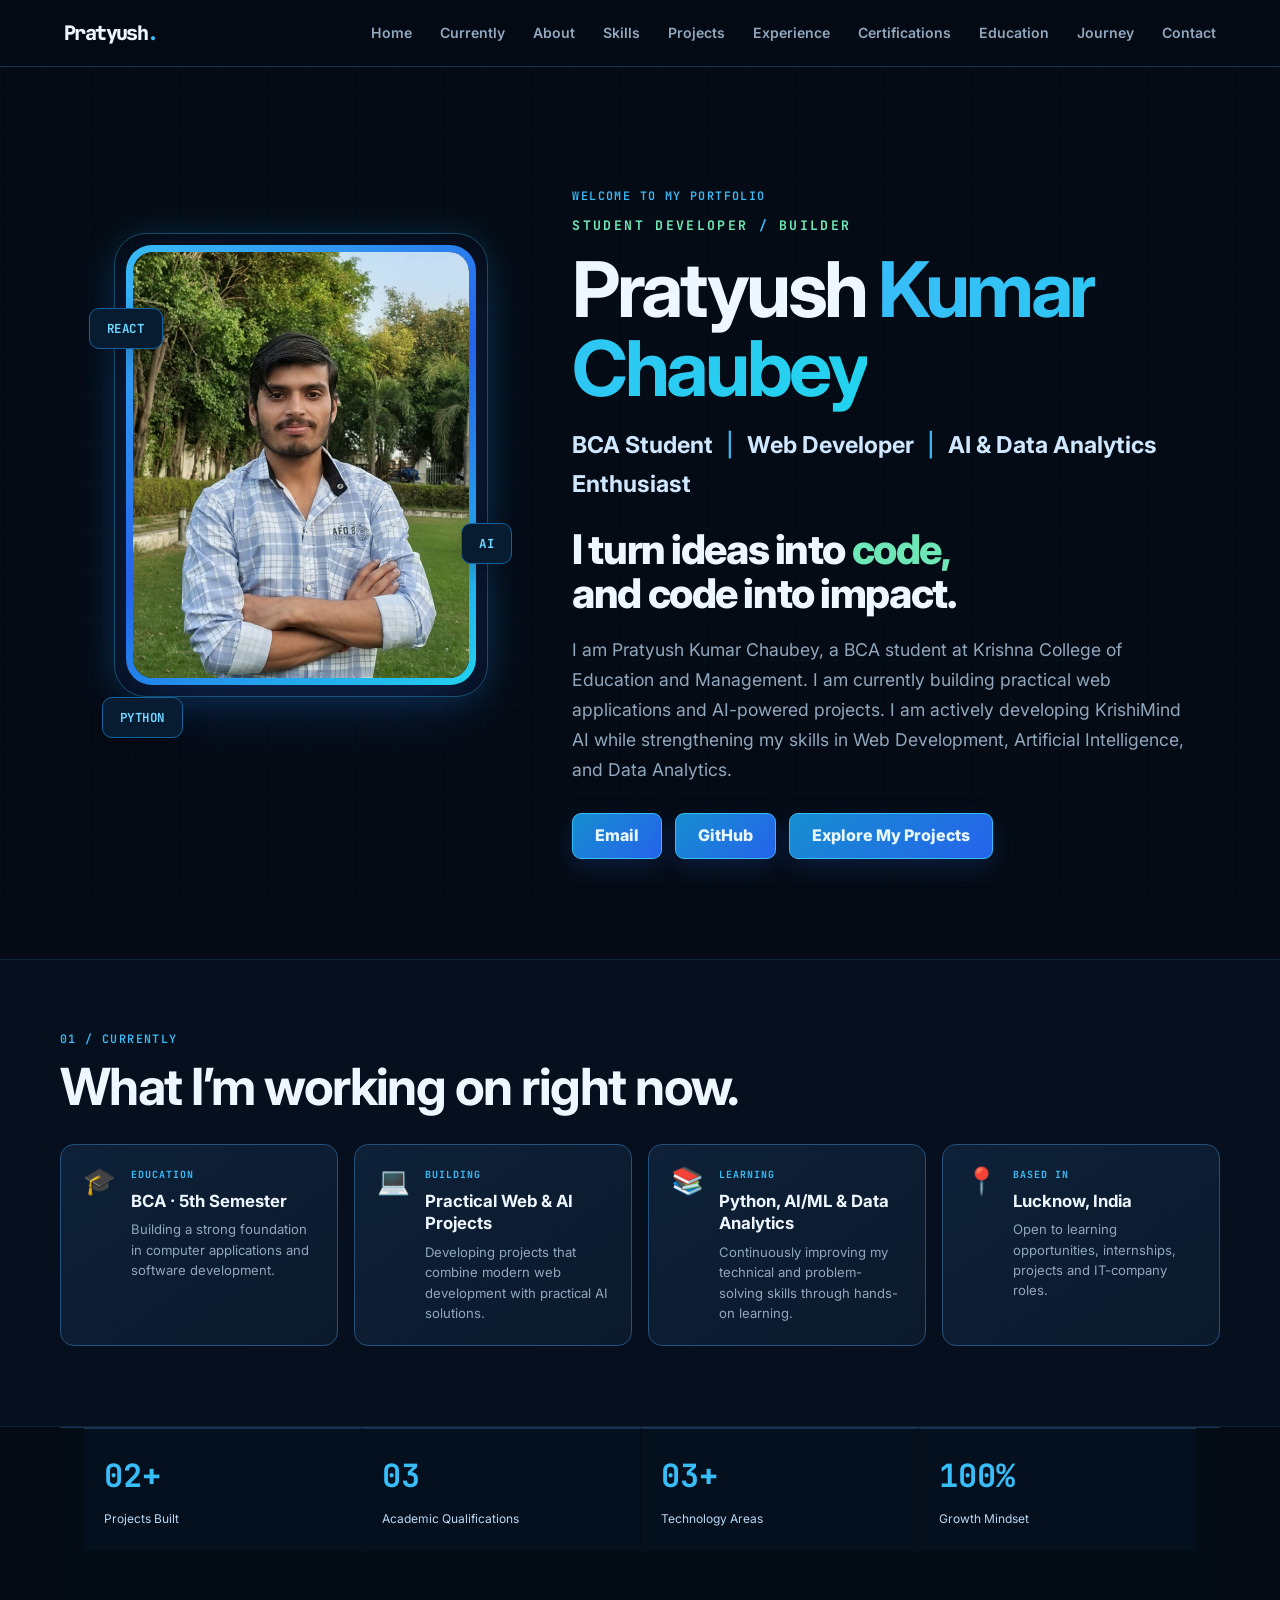
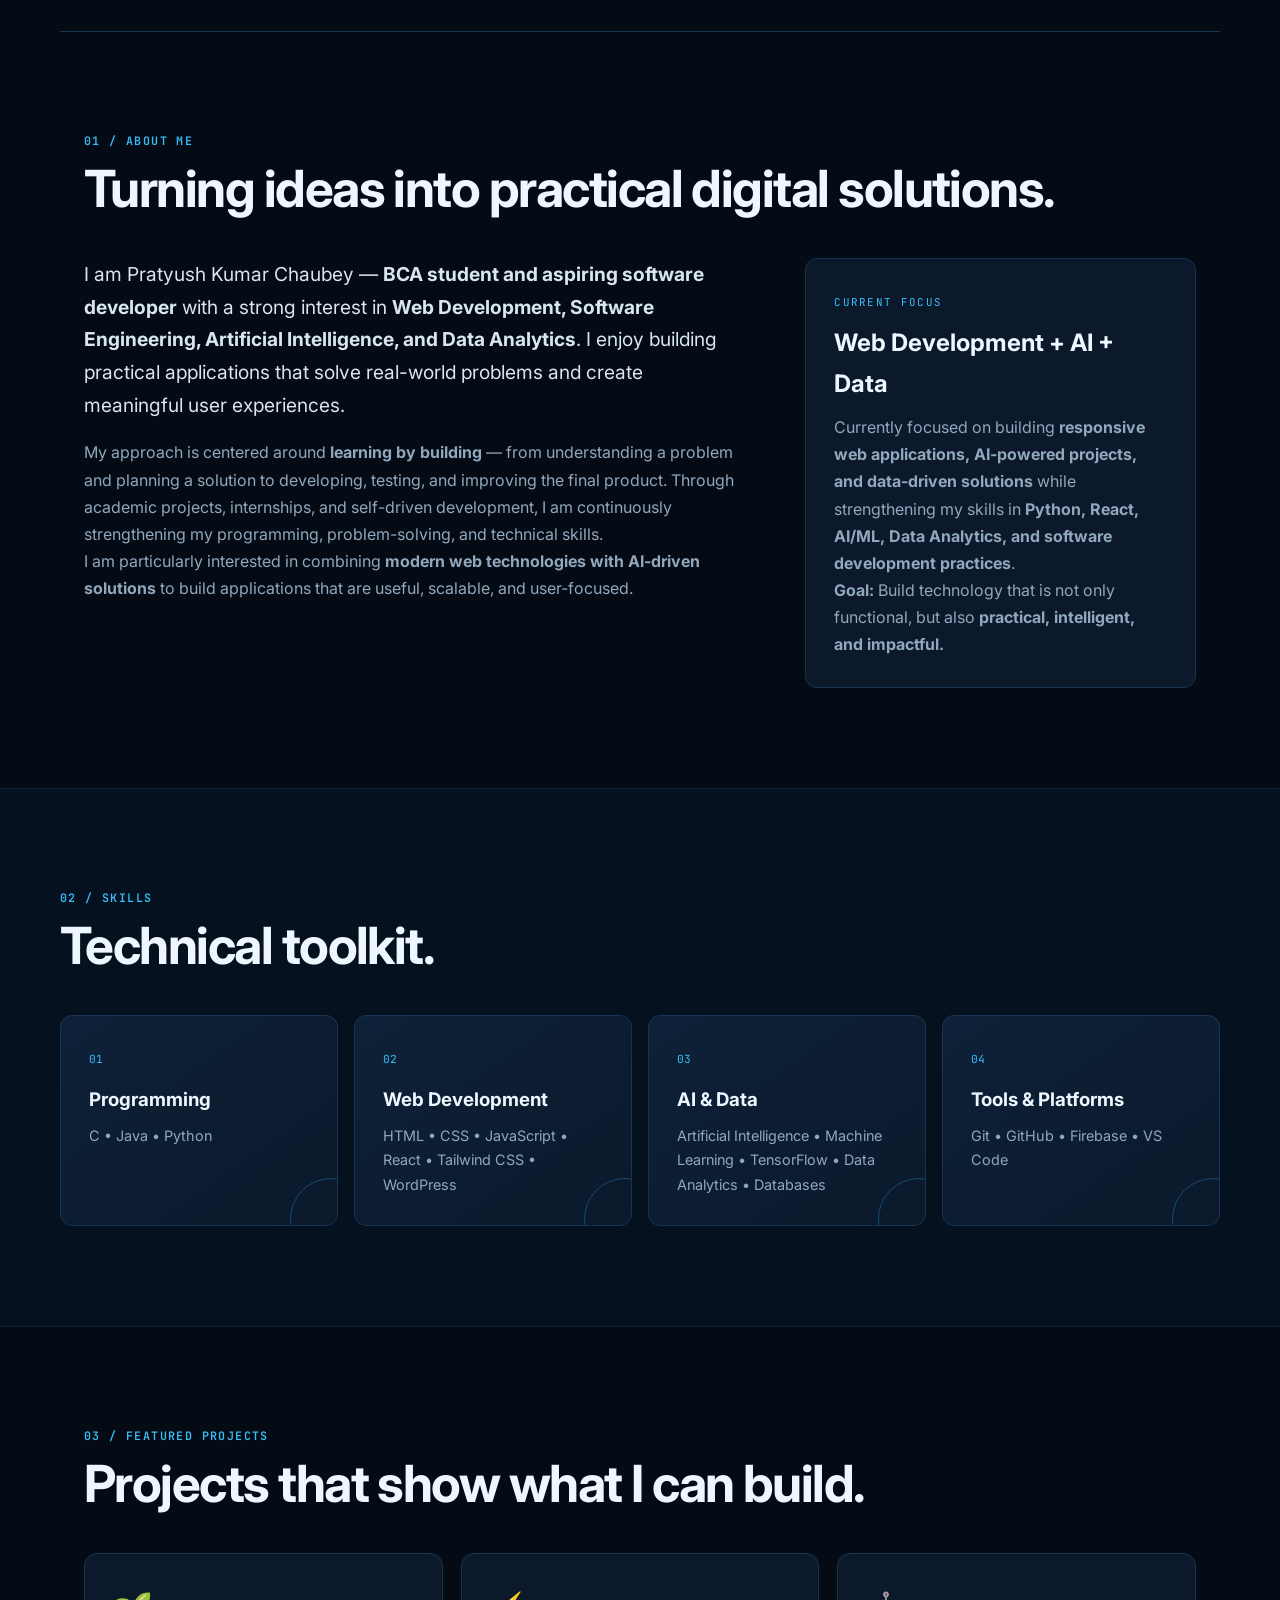
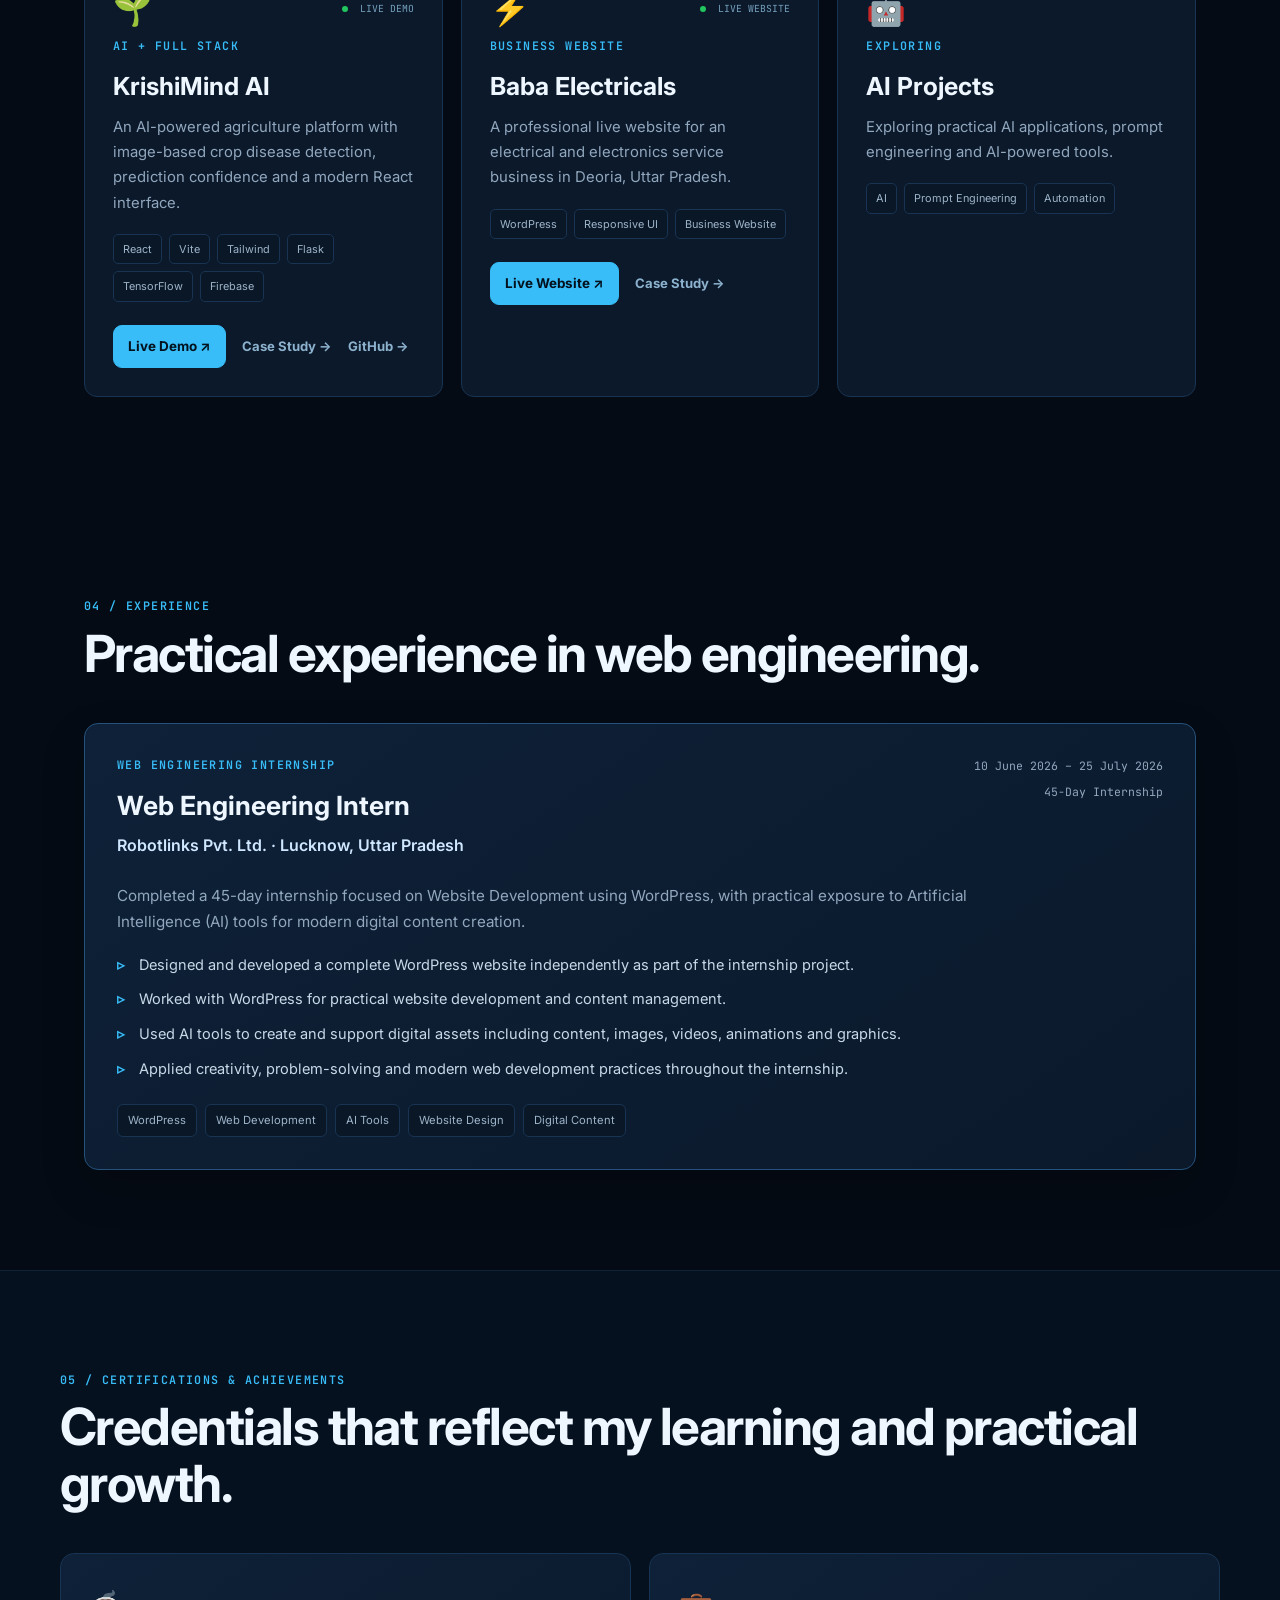
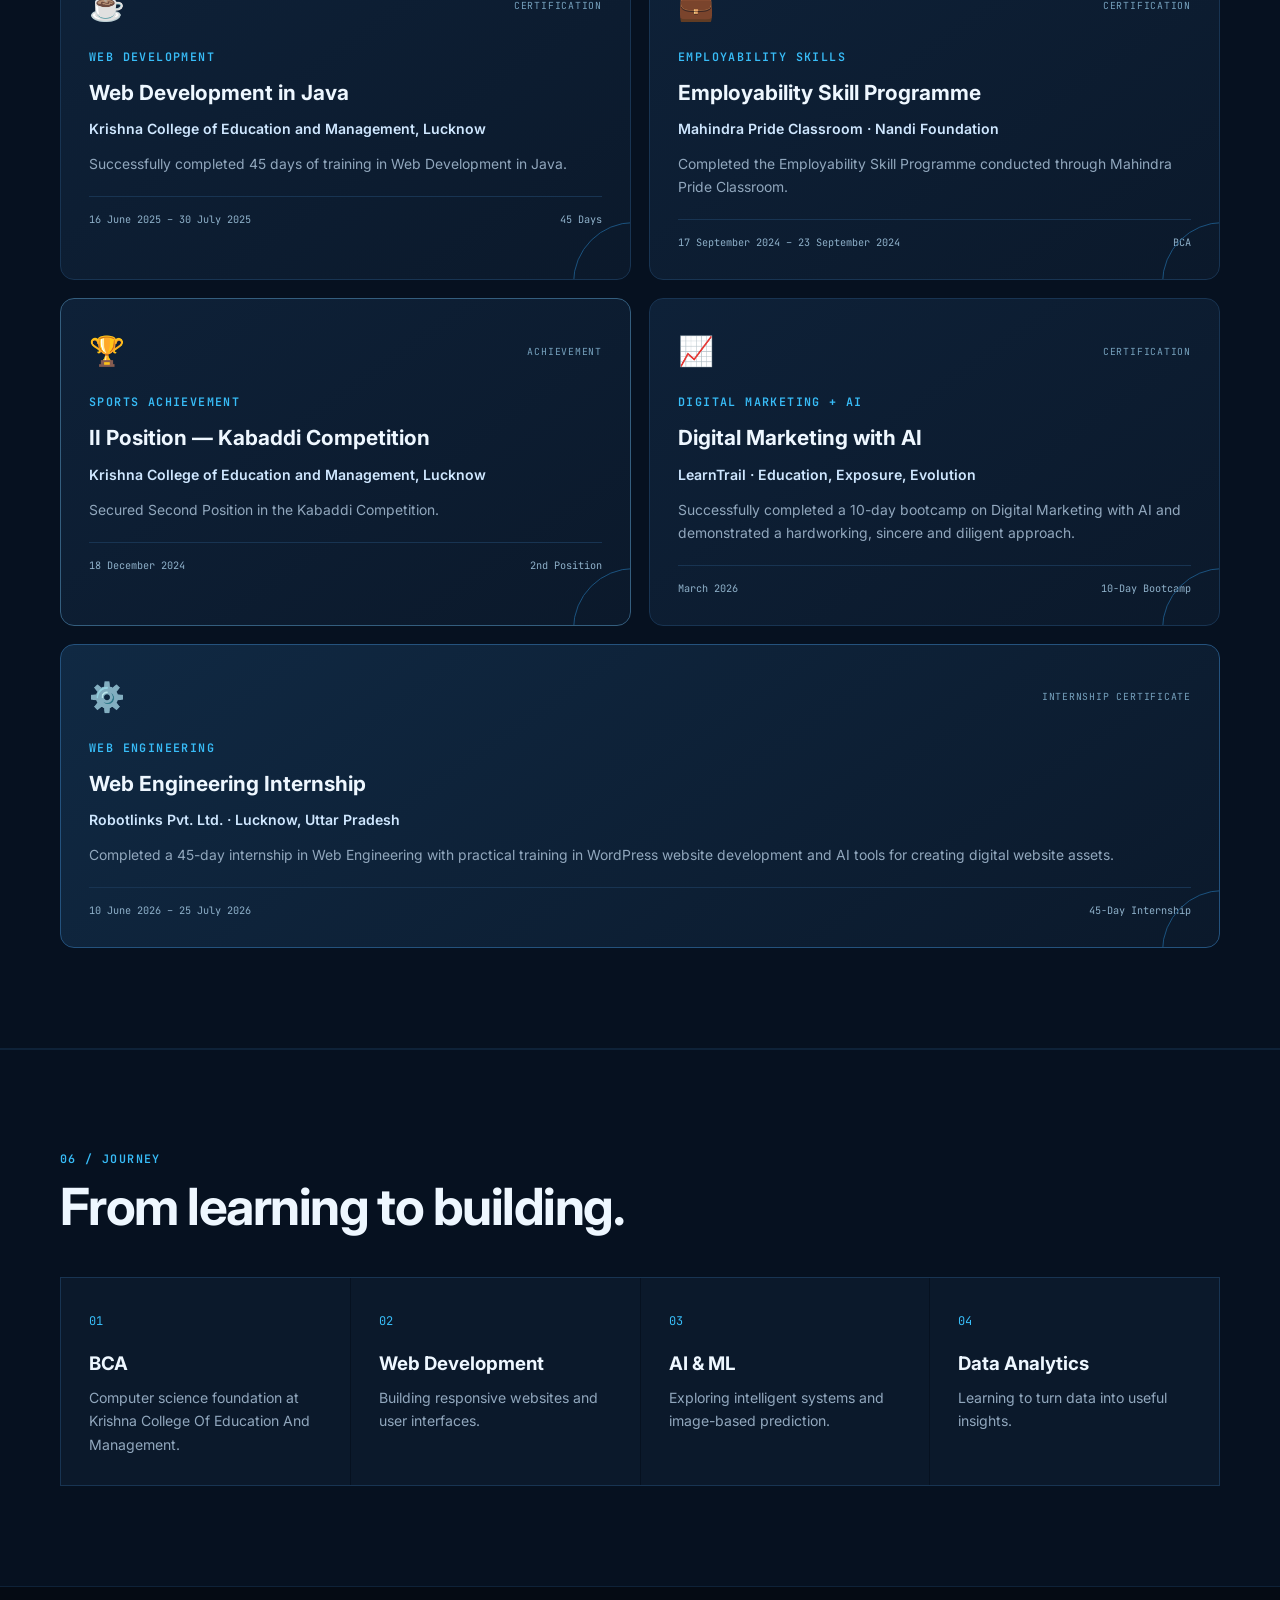
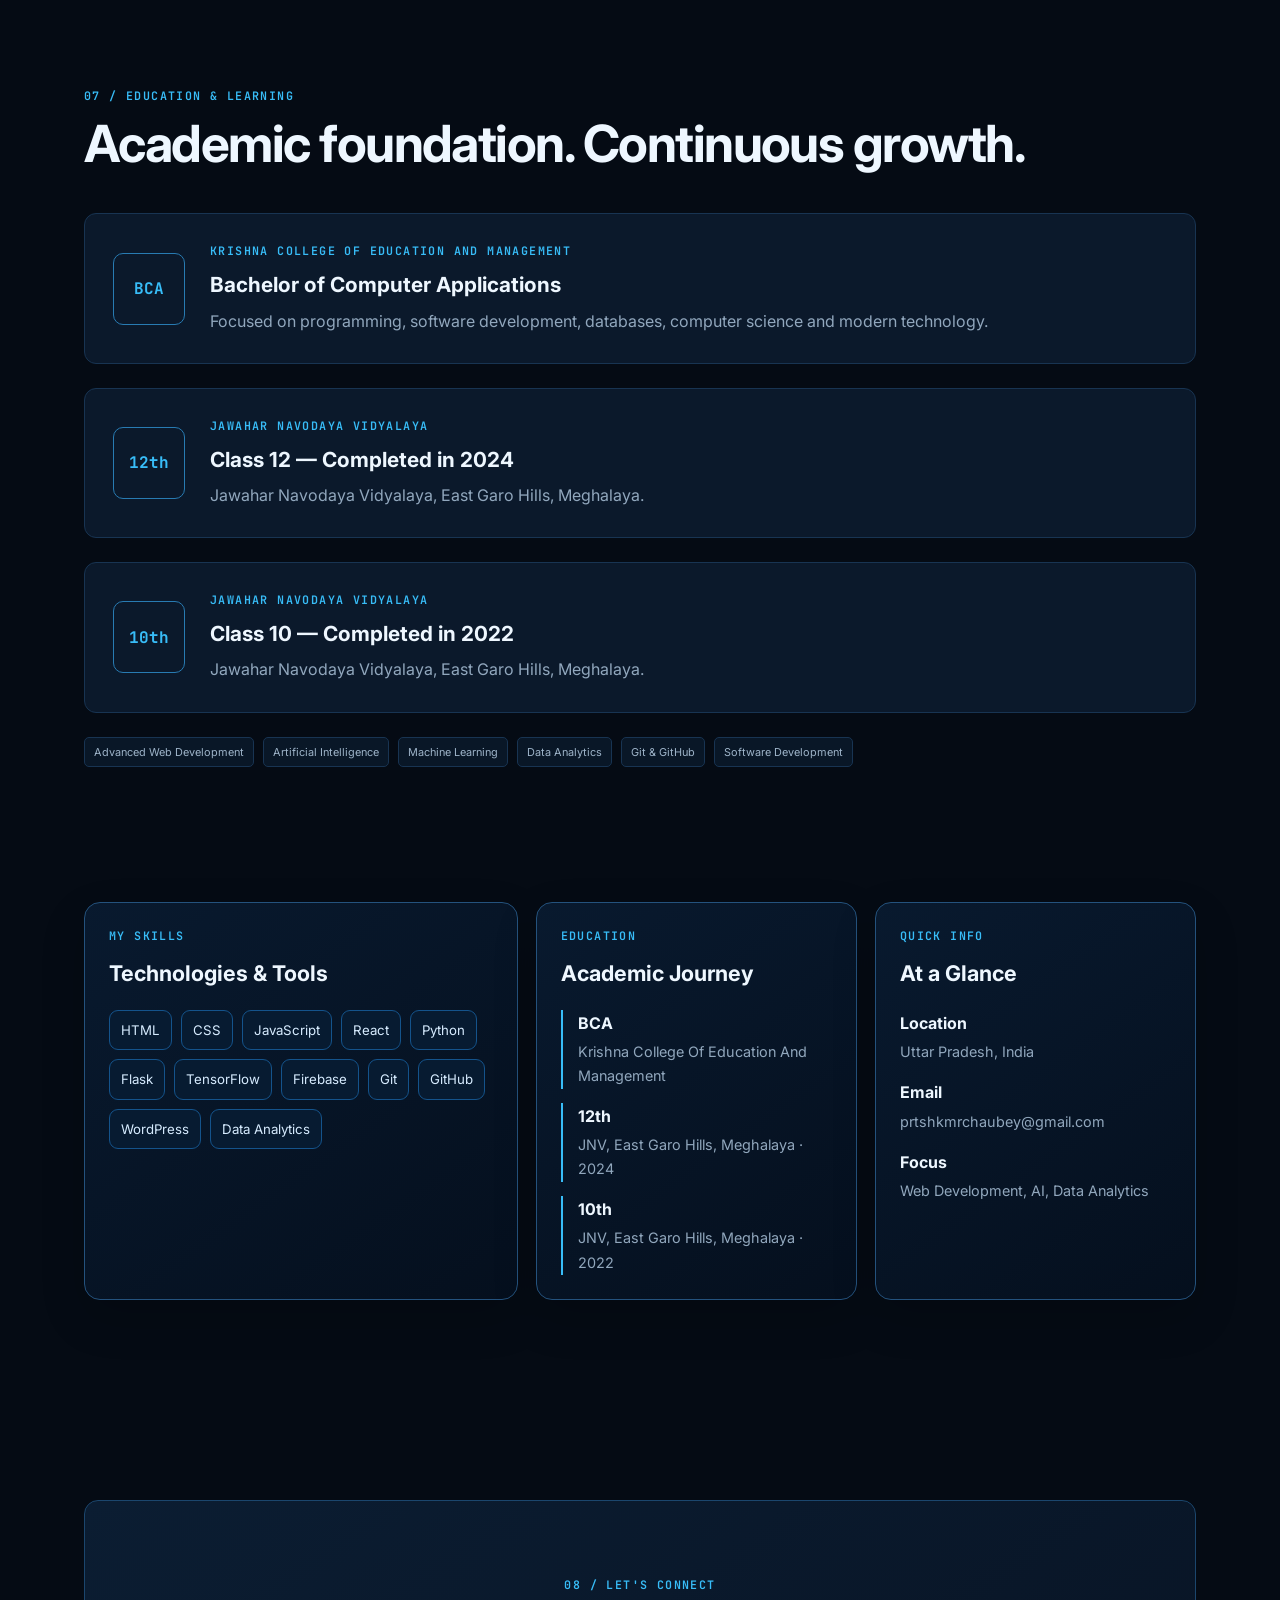
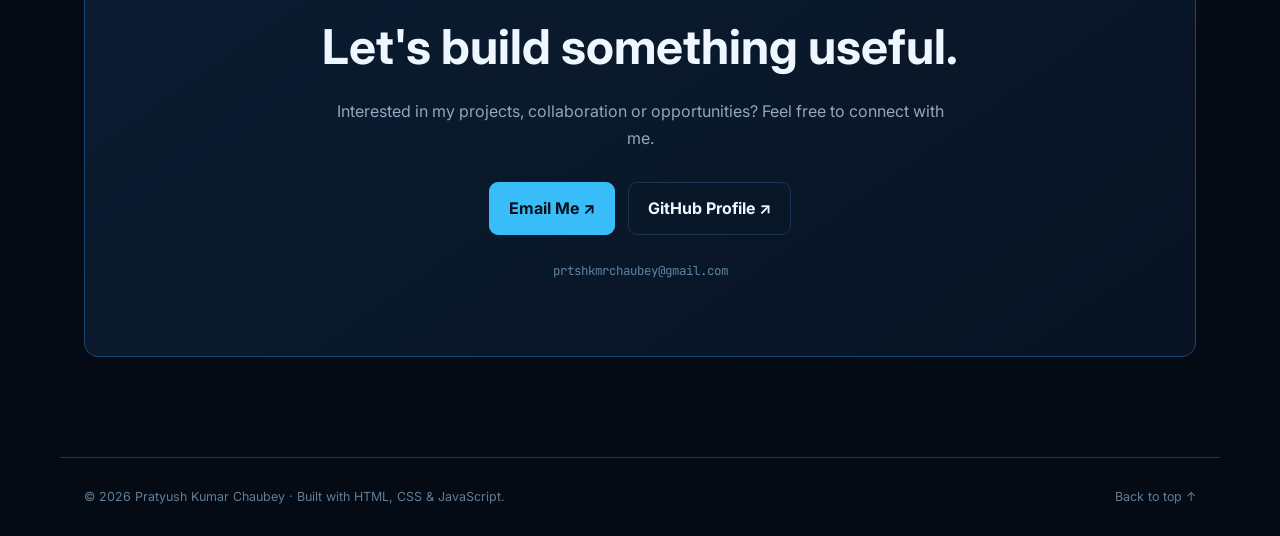
==== commit fad9a202: "Enhance About Me section" ====
--- a/index.html
+++ b/index.html
@@ -60,16 +60,18 @@
 </section>
 
     <section id="about" class="section">
-      <div class="section-heading"><p class="eyebrow">01 / About Me</p><h2>Learning by building real things.</h2></div>
+      <div class="section-heading"><p class="eyebrow">01 / About Me</p><h2>Turning ideas into practical digital solutions.</h2></div>
       <div class="about-grid">
         <div>
-          <p class="lead">I am a BCA student with a strong interest in Web Development, Software Development, Artificial Intelligence and Data Analytics.</p>
-          <p class="muted">I enjoy taking an idea, understanding the problem behind it and turning it into a practical digital solution. My portfolio focuses on projects that demonstrate hands-on learning rather than only theoretical knowledge.</p>
+          <p class="lead">I am Pratyush Kumar Chaubey — <strong>BCA student and aspiring software developer</strong> with a strong interest in <strong>Web Development, Software Engineering, Artificial Intelligence, and Data Analytics</strong>. I enjoy building practical applications that solve real-world problems and create meaningful user experiences.</p>
+          <p class="muted">My approach is centered around <strong>learning by building</strong> — from understanding a problem and planning a solution to developing, testing, and improving the final product. Through academic projects, internships, and self-driven development, I am continuously strengthening my programming, problem-solving, and technical skills.</p>
+          <p class="muted">I am particularly interested in combining <strong>modern web technologies with AI-driven solutions</strong> to build applications that are useful, scalable, and user-focused.</p>
         </div>
         <div class="info-box">
           <span class="box-label">CURRENT FOCUS</span>
-          <h3>Web + AI + Data</h3>
-          <p>Building responsive interfaces, learning AI/ML workflows, working with data and improving software development practices.</p>
+          <h3>Web Development + AI + Data</h3>
+          <p>Currently focused on building <strong>responsive web applications, AI-powered projects, and data-driven solutions</strong> while strengthening my skills in <strong>Python, React, AI/ML, Data Analytics, and software development practices</strong>.</p>
+          <p class="focus-goal"><strong>Goal:</strong> Build technology that is not only functional, but also <strong>practical, intelligent, and impactful.</strong></p>
         </div>
       </div>
     </section>
--- a/style.css
+++ b/style.css
@@ -149,3 +149,17 @@
 .simple-hero .hero-visual{padding-bottom:115px}
 @media(max-width:900px){.simple-hero .hero-visual{padding-bottom:105px}}
 @media(max-width:650px){.simple-hero .hero-visual{padding-bottom:135px}}
+
+/* Standalone Currently section */
+.currently-section{max-width:none;padding:70px 24px 80px;background:rgba(7,20,38,.58);border-top:1px solid rgba(24,52,82,.55);border-bottom:1px solid rgba(24,52,82,.55)}
+.currently-inner{max-width:var(--max);margin:0 auto}
+.currently-section .section-heading{margin-bottom:30px}
+.currently-grid{display:grid;grid-template-columns:repeat(4,1fr);gap:16px}
+.currently-card{display:flex;gap:15px;align-items:flex-start;padding:22px;background:linear-gradient(145deg,var(--surface2),var(--surface));border:1px solid var(--border2);border-radius:14px;min-height:180px;transition:.2s}
+.currently-card:hover{transform:translateY(-3px);border-color:#2c6a9d;box-shadow:0 15px 35px rgba(0,0,0,.18)}
+.currently-icon{font-size:1.65rem;line-height:1}
+.currently-label{font-family:"JetBrains Mono",monospace;color:var(--blue);font-size:.62rem;letter-spacing:.1em;font-weight:700;margin-bottom:6px}
+.currently-card h3{font-size:1.05rem;line-height:1.35;margin-bottom:7px}
+.currently-card p:last-child{color:var(--muted);font-size:.82rem;line-height:1.55}
+@media(max-width:1050px){.currently-grid{grid-template-columns:1fr 1fr}}
+@media(max-width:650px){.currently-section{padding:60px 20px 65px}.currently-grid{grid-template-columns:1fr}.currently-card{min-height:auto}.simple-hero .hero-visual{padding-bottom:0}}
